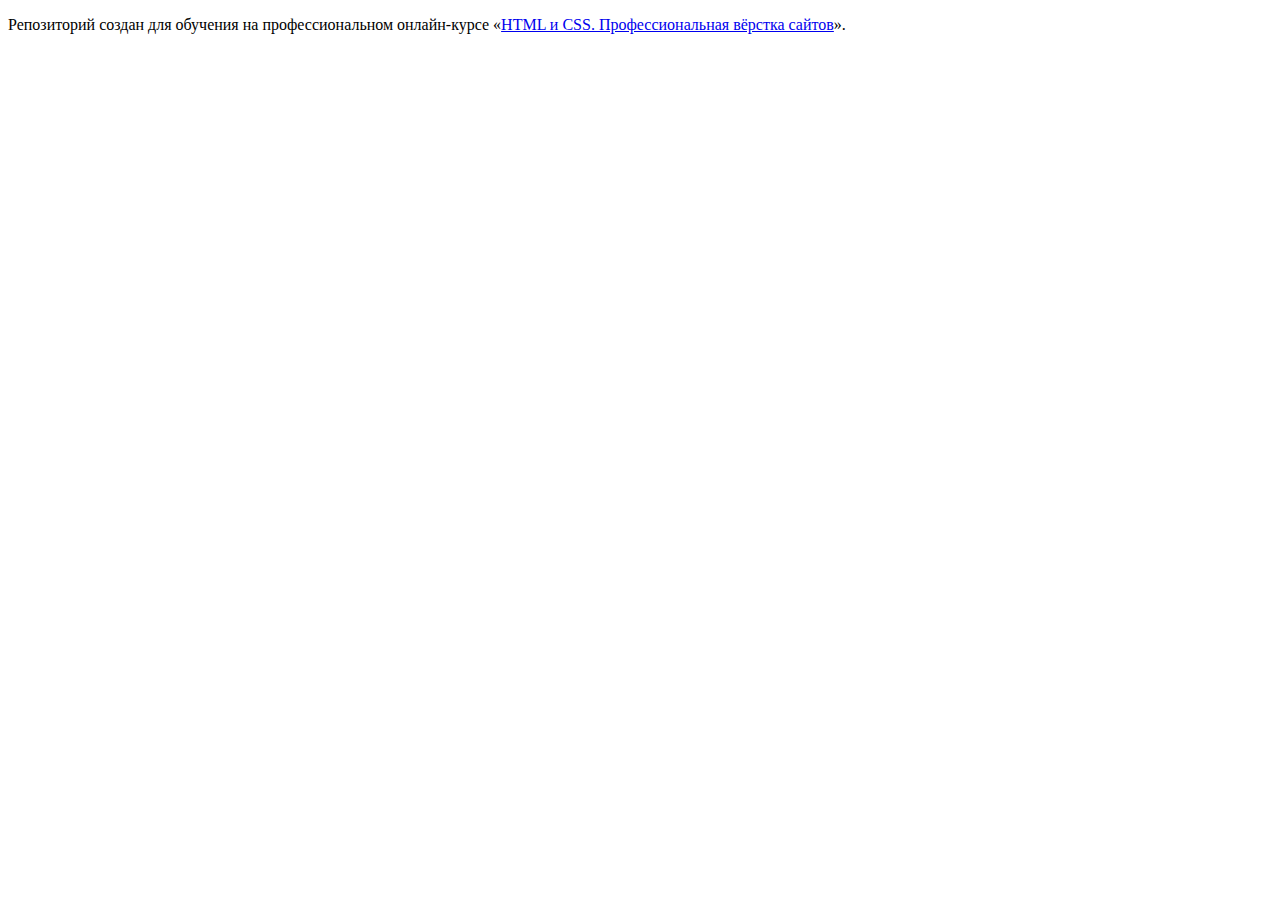
==== index.html @ a65294ba ":hatching_chick:" ====
<!DOCTYPE html>
<html lang="ru">
  <head>
    <meta charset="utf-8">
    <title>HTML Academy: Глейси</title>
  </head>
  <body>

    <p>Репозиторий создан для обучения на профессиональном онлайн‑курсе «<a href="https://htmlacademy.ru/intensive/htmlcss">HTML и CSS. Профессиональная вёрстка сайтов</a>».</p>

  </body>
</html>
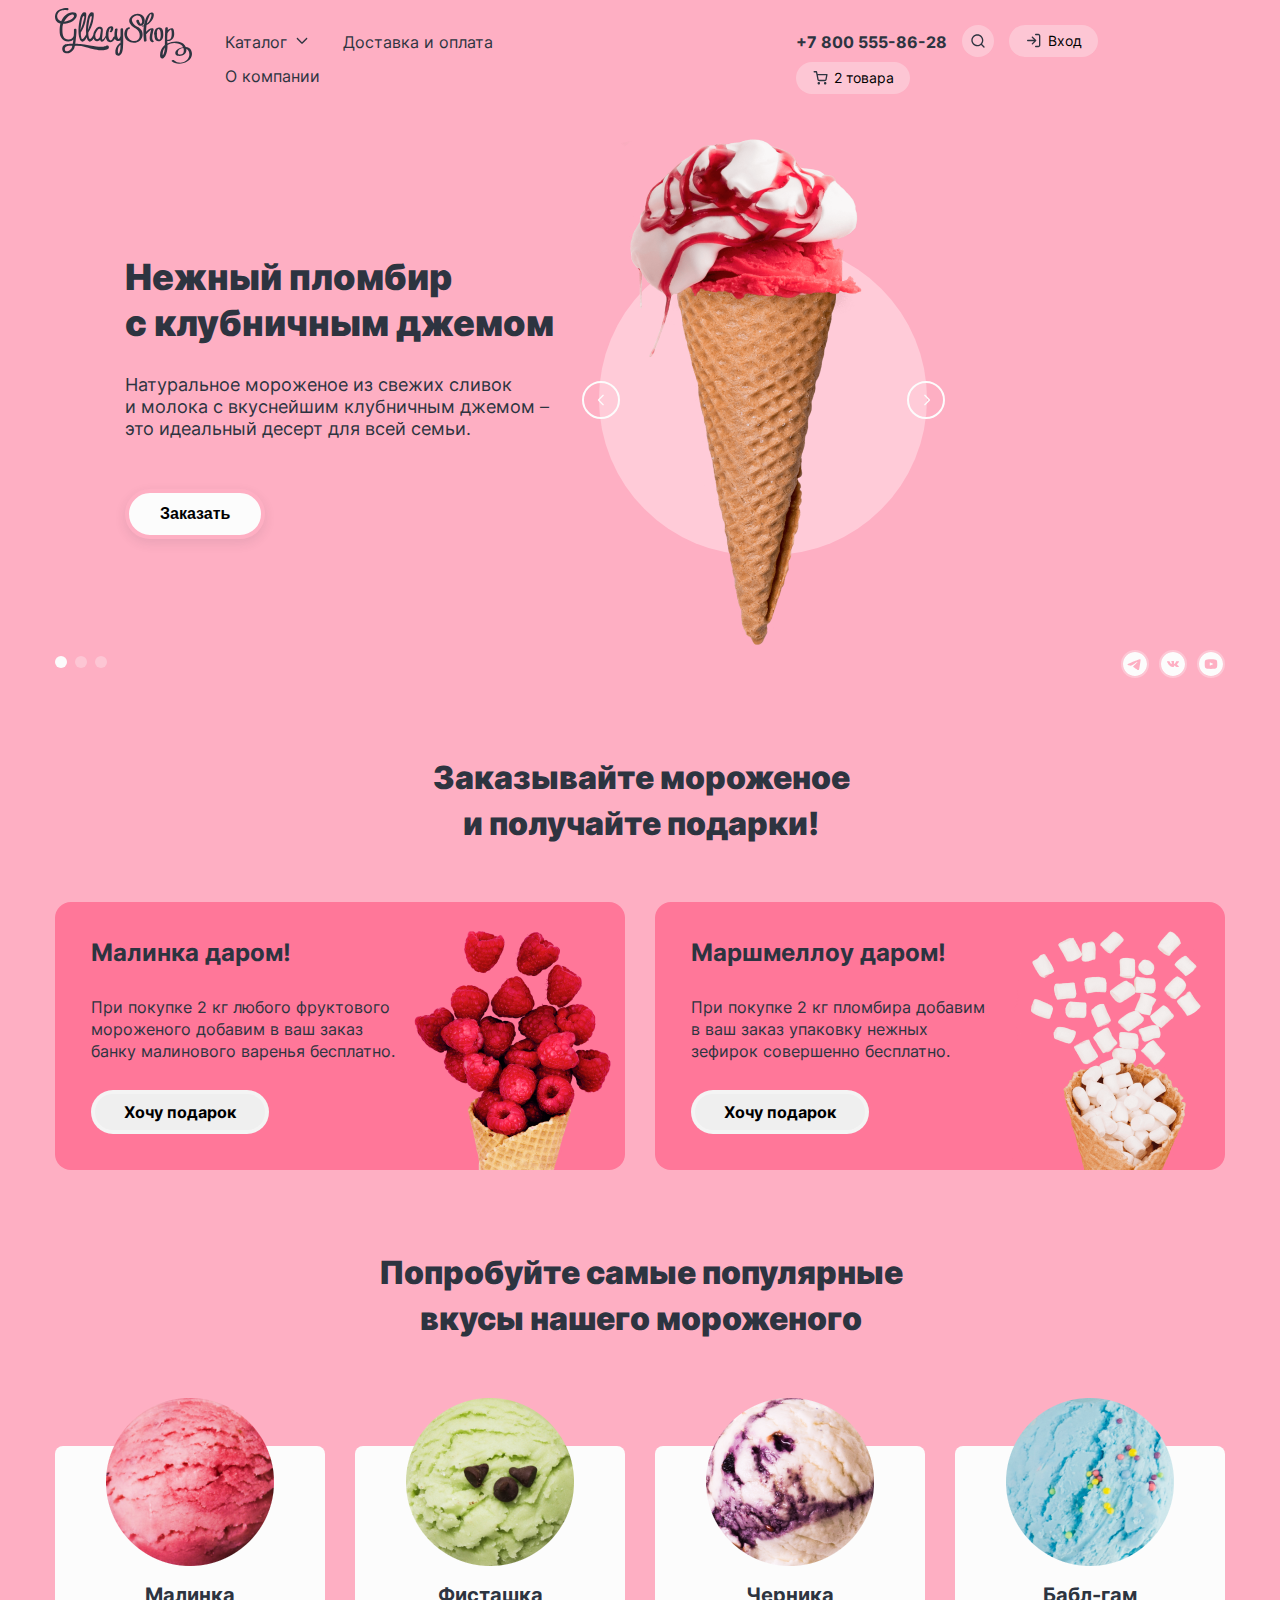
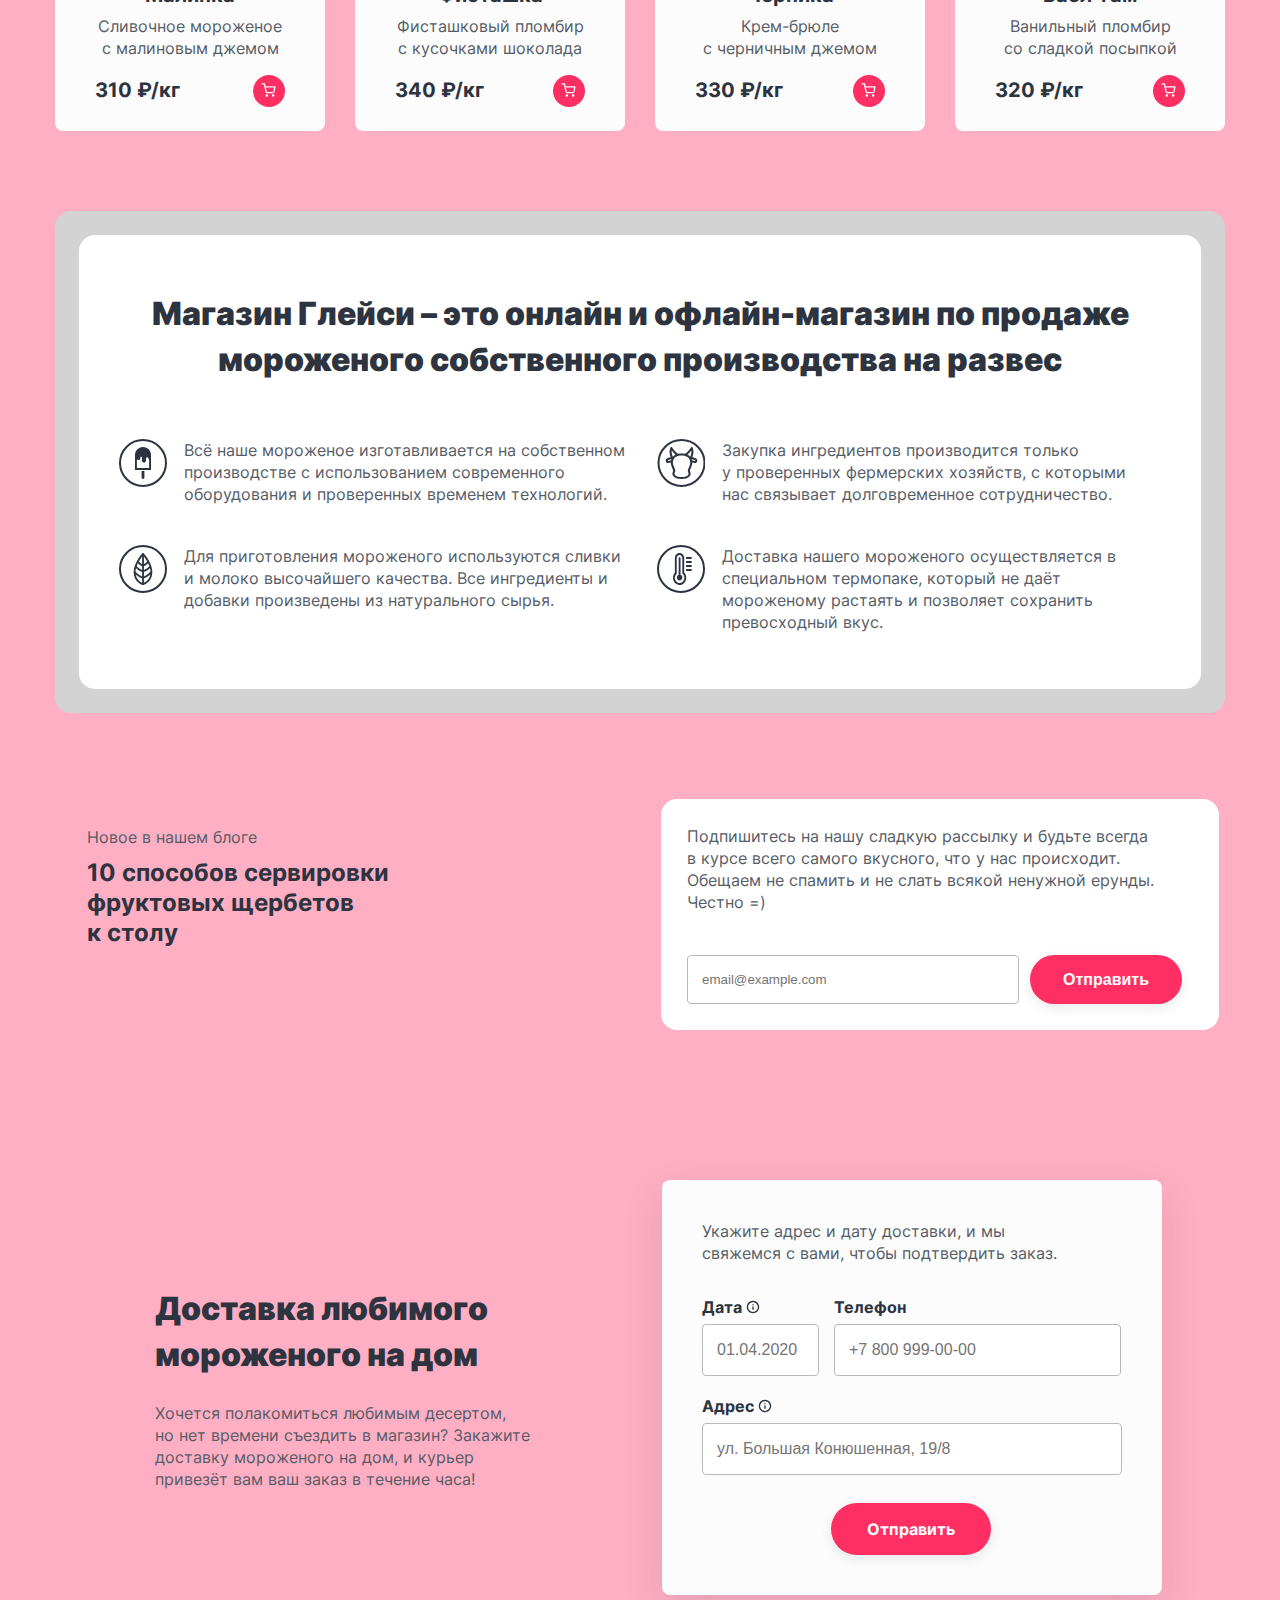
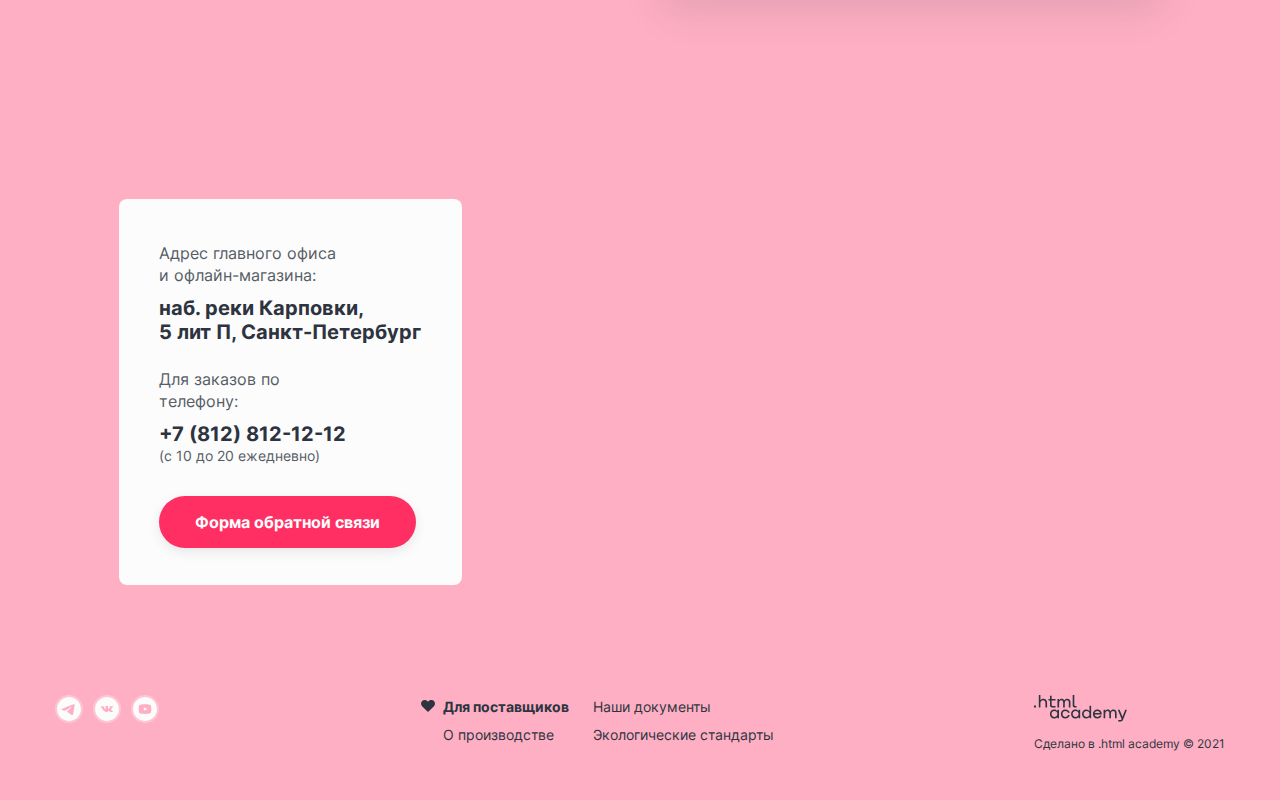
==== commit 18ae6499: "Делаю 1 страницу" ====
--- a/index.html
+++ b/index.html
@@ -1,12 +1,426 @@
 <!DOCTYPE html>
 <html lang="ru">
+
   <head>
     <meta charset="utf-8">
+    <link rel="stylesheet" href="styles/styles.css">
     <title>HTML Academy: Глейси</title>
+
   </head>
+
   <body>
+    <div class="main-container">
+      <header class="main-header">
+        <a href="index.html" class="catalog-image-link">
+          <img class="header-image" src="images/logo.svg" alt="Логотип магазина">
+        </a>
+        <nav class="header-navigation">
+          <ul class="header-first-list">
+            <li class="header-first-item header-catalog-item">
+              <a class="header-link catalog-link" href="#">Каталог</a>
+              <ul class="catalog-list">
+                <li class="catalog-item news">
+                 <a href="#" class="catalog-item-link news-link">Новинки</a>
+                </li>
+                <li class="catalog-item">
+                  <a href="catalog.html" class="catalog-item-link">Сливочное</a>
+                </li>
+                <li class="catalog-item">
+                  <a href="#" class="catalog-item-link"> Щербеты</a>
+                </li>
+                <li class="catalog-item">
+                  <a href="#" class="catalog-item-link">Фруктовый лёд</a>
+                </li>
+                <li class="catalog-item">
+                  <a href="#" class="catalog-item-link">Мелорин</a>
+                </li>
+              </ul>
+            </li>
+            <li class="header-first-item">
+              <a class="header-link" href="#">Доставка и оплата</a>
+            </li>
+            <li class="header-first-item">
+              <a class="header-link" href="#">О компании</a>
+            </li>
+          </ul>
+          <ul class="header-second-list">
+            <li class="header-second-item tel-item">
+              <tel class="header-tel">+7 800 555-86-28</tel>
+            </li>
+            <li class="header-second-item">
+              <button class="header-button search-button" type="button">
+                <svg width="16" height="16" viewBox="0 0 16 16" fill="none" xmlns="http://www.w3.org/2000/svg">
+                  <path fill-rule="evenodd" clip-rule="evenodd"
+                    d="M2.66329 7.33008C2.66329 4.75275 4.75263 2.66341 7.32996 2.66341C9.90729 2.66341 11.9966 4.75275 11.9966 7.33008C11.9966 8.58735 11.4994 9.7285 10.6909 10.5676C10.6681 10.5852 10.6461 10.6044 10.6252 10.6253C10.6043 10.6463 10.585 10.6682 10.5675 10.6911C9.72835 11.4996 8.58722 11.9967 7.32996 11.9967C4.75263 11.9967 2.66329 9.90741 2.66329 7.33008ZM11.0751 12.018C10.0486 12.8391 8.74662 13.3301 7.32996 13.3301C4.01625 13.3301 1.32996 10.6438 1.32996 7.33008C1.32996 4.01637 4.01625 1.33008 7.32996 1.33008C10.6437 1.33008 13.33 4.01637 13.33 7.33008C13.33 8.74676 12.839 10.0488 12.0179 11.0752L14.468 13.5253C14.7284 13.7857 14.7284 14.2078 14.468 14.4682C14.2077 14.7285 13.7855 14.7285 13.5252 14.4682L11.0751 12.018Z"
+                    fill="#2D3440" />
+                </svg>
+              </button>
+            </li>
+            <li class="header-second-item">
+              <button class="header-button go-button" type="button">
+                <span class="button-span">Вход</span>
+              </button>
+            </li>
+            <li class="header-second-item">
+              <button class="header-button two-button" type="button">
+                <span class="button-span">2 товара</span>
+              </button>
+            </li>
+          </ul>
+        </nav>
+      </header>
+      <main class="main-inner">
+        <h1 class="visually-hidden">Ассортимент магазина Глейси</h1>
+        <section class="slider">
+          <h2 class="visually-hidden">Основной товар</h2>
+          <div class="slider-top-container">
+            <button class="slider-list-button prev-button" type="button">
+              <svg width="17" height="16" viewBox="0 0 17 16" fill="none" xmlns="http://www.w3.org/2000/svg">
+                <path fill-rule="evenodd" clip-rule="evenodd" d="M9.71044 13.1352C9.97014 13.3949 10.3912 13.3949 10.6509 13.1352C10.9106 12.8755 10.9106 12.4545 10.6509 12.1948L6.44961 7.99351L10.6509 3.79219C10.9106 3.53249 10.9106 3.11144 10.6509 2.85174C10.3912 2.59204 9.97017 2.59204 9.71048 2.85174L5.04176 7.52045C5.04081 7.52139 5.03987 7.52233 5.03892 7.52328C4.77922 7.78298 4.77922 8.20403 5.03892 8.46373L9.71044 13.1352Z" fill="#FCFCFC"/>
+                </svg>
+            </button>
+            <button class="slider-list-button next-button" type="button">
+              <svg width="17" height="16" viewBox="0 0 17 16" fill="none" xmlns="http://www.w3.org/2000/svg">
+                <path fill-rule="evenodd" clip-rule="evenodd" d="M7.28956 2.86476C7.02986 2.60506 6.60881 2.60506 6.34911 2.86476C6.08941 3.12446 6.08941 3.54551 6.34911 3.80521L10.5504 8.00649L6.34907 12.2078C6.08937 12.4675 6.08937 12.8886 6.34907 13.1483C6.60877 13.408 7.02982 13.408 7.28952 13.1483L11.9582 8.47955C11.9592 8.47861 11.9601 8.47767 11.9611 8.47672C12.2208 8.21702 12.2208 7.79597 11.9611 7.53627L7.28956 2.86476Z" fill="#FCFCFC"/>
+                </svg>
+            </button>
+            <ul class="slider-first-list">
+              <li class="slider-first-item current-item">
+                <p class="title-text">Нежный пломбир<br> с клубничным джемом</p>
+                <p class="slider-text">Натуральное мороженое из свежих сливок<br> и молока с вкуснейшим клубничным
+                  джемом –
+                  это идеальный десерт для всей семьи.</p>
+                <button class="slider-button">
+                  <span class="slider-span">Заказать</span>
+                </button>
+              </li>
+              <li class="slider-first-item">
+                <p class="title-text">Сливочное мороженое со вкусом банана</p>
+                <p class="slider-text">Сливочное мороженое с ярким банановым вкусом подарит вам свежесть и наслаждение
+                  даже в самый жаркий летний день. </p>
+                <button class="slider-button">
+                  <span class="slider-span">Заказать</span>
+                </button>
+              </li>
+              <li class="slider-first-item">
+                <p class="title-text">Карамельный пломбир с маршмеллоу</p>
+                <p class="slider-text">Необычный сладкий десерт с карамельным топпингом и кусочками зефира завоюет
+                  сердца
+                  сладкоежек всех возрастов.</p>
+                <button class="slider-button">
+                  <span class="slider-span">Заказать</span>
+                </button>
+              </li>
+            </ul>
+            <ul class="slider-second-list">
+              <li class="slider-second-item red-item current-item">
+                <img class="slider-image" src="images/berry.png" alt="Клубничное мороженое">
+              </li>
+              <li class="slider-second-item">
+                <img class="slider-image" src="images/banana.png" alt="Банановое мороженое">
+              </li>
+              <li class="slider-second-item">
+                <img class="slider-image" src="images/caramel.png" alt="Карамельное мороженое">
+              </li>
+            </ul>
+          </div>
+          <div class="slider-bottom-container">
+            <ul class="slider-bullet-list">
+              <li class="slider-bullet-item">
+                <button class="bullit-button current-button" type="button">
+                  <span class="visually-hidden">Страница слайдера</span>
+                </button>
+              </li>
+              <li class="slider-bullet-item">
+                <button class="bullit-button" type="button">
+                  <span class="visually-hidden">Страница слайдера</span>
+                </button>
+              </li>
+              <li class="slider-bullet-item">
+                <button class="bullit-button" type="button">
+                  <span class="visually-hidden">Страница слайдера</span>
+                </button>
+              </li>
+            </ul>
+            <ul class="slider-contacts-list">
+              <li class="slider-contacts-item">
+                <a class="clider-contacts-link" href="https://t.me/htmlacademy">
+                  <svg class="slider-svg" width="28" height="28" viewBox="0 0 28 28" fill="none"
+                    xmlns="http://www.w3.org/2000/svg">
+                    <path fill-rule="evenodd" clip-rule="evenodd"
+                      d="M26 14C26 20.627 20.627 26 14 26C7.373 26 2 20.627 2 14C2 7.373 7.373 2 14 2C20.627 2 26 7.373 26 14ZM14.43 10.859C13.263 11.344 10.93 12.349 7.432 13.873C6.864 14.099 6.566 14.32 6.539 14.536C6.493 14.902 6.951 15.046 7.573 15.241C7.658 15.268 7.746 15.295 7.836 15.325C8.449 15.524 9.273 15.757 9.701 15.766C10.09 15.774 10.524 15.614 11.003 15.286C14.271 13.079 15.958 11.964 16.064 11.94C16.139 11.923 16.243 11.901 16.313 11.964C16.383 12.026 16.376 12.144 16.369 12.176C16.323 12.369 14.529 14.038 13.599 14.902C13.309 15.171 13.104 15.362 13.062 15.406C12.968 15.503 12.872 15.596 12.78 15.685C12.21 16.233 11.784 16.645 12.804 17.317C13.294 17.64 13.686 17.907 14.077 18.173C14.504 18.464 14.93 18.754 15.482 19.116C15.622 19.208 15.756 19.303 15.887 19.396C16.384 19.751 16.831 20.069 17.383 20.019C17.703 19.989 18.035 19.688 18.203 18.789C18.6 16.663 19.382 12.059 19.563 10.161C19.574 10.0034 19.5673 9.84509 19.543 9.689C19.5285 9.56293 19.4671 9.44693 19.371 9.364C19.228 9.247 19.006 9.222 18.906 9.224C18.455 9.232 17.763 9.473 14.43 10.859Z"
+                      fill="#FCFCFC" />
+                    <rect x="1" y="1" width="26" height="26" rx="13" stroke="#FCFCFC" stroke-opacity="0.3"
+                      stroke-width="2" />
+                  </svg>
+                </a>
+              </li>
+              <li class="slider-contacts-item">
+                <a class="clider-contacts-link" href="https://vk.com/htmlacademy">
+                  <svg class="slider-svg" width="28" height="28" viewBox="0 0 28 28" fill="none"
+                    xmlns="http://www.w3.org/2000/svg">
+                    <path fill-rule="evenodd" clip-rule="evenodd"
+                      d="M26 14C26 20.6274 20.6274 26 14 26C7.37258 26 2 20.6274 2 14C2 7.37258 7.37258 2 14 2C20.6274 2 26 7.37258 26 14ZM14.5884 16.9749H13.8711C13.8711 16.9749 12.2885 17.0584 10.8948 15.7867C9.37486 14.3995 8.03249 11.647 8.03249 11.647C8.03249 11.647 7.95511 11.4665 8.03917 11.3793C8.13366 11.2812 8.39106 11.2749 8.39106 11.2749L10.1057 11.2651C10.1057 11.2651 10.2673 11.2888 10.3829 11.3632C10.4782 11.4246 10.5317 11.5394 10.5317 11.5394C10.5317 11.5394 10.8088 12.1536 11.1758 12.7093C11.8921 13.7942 12.2258 14.0315 12.469 13.9152C12.8233 13.7458 12.7171 12.3816 12.7171 12.3816C12.7171 12.3816 12.7236 11.8865 12.5387 11.666C12.3955 11.4951 12.1254 11.4453 12.0062 11.4313C11.9097 11.42 12.0681 11.2237 12.2733 11.1356C12.5819 11.0031 13.1268 10.9955 13.7706 11.0014C14.2722 11.0058 14.4165 11.0332 14.6127 11.0748C15.0677 11.1711 15.0536 11.4796 15.0229 12.1454C15.0138 12.3444 15.0032 12.5752 15.0032 12.8418C15.0032 12.9018 15.0012 12.9657 14.9991 13.0315C14.9885 13.3725 14.9763 13.7629 15.2324 13.908C15.3637 13.9822 15.6849 13.9191 16.4884 12.7233C16.8693 12.1566 17.1549 11.4902 17.1549 11.4902C17.1549 11.4902 17.2173 11.3715 17.3142 11.3205C17.4134 11.2685 17.5472 11.2845 17.5472 11.2845L19.3515 11.2746C19.3515 11.2746 19.8937 11.218 19.9815 11.4324C20.0735 11.6576 19.7788 12.1833 19.0417 13.0444C18.3463 13.8567 18.006 14.1587 18.0328 14.4236C18.0527 14.6198 18.2739 14.7957 18.7015 15.1436C19.5897 15.8661 19.8264 16.2455 19.8827 16.3357C19.8872 16.343 19.8906 16.3484 19.893 16.3519C20.2905 16.9296 19.4522 16.9749 19.4522 16.9749L17.8497 16.9944C17.8497 16.9944 17.5053 17.0543 17.0521 16.7814C16.8151 16.6388 16.5833 16.406 16.3626 16.1842C16.0251 15.8451 15.7131 15.5316 15.4469 15.6056C15.0002 15.7298 15.0143 16.5734 15.0143 16.5734C15.0143 16.5734 15.0175 16.7536 14.9157 16.8495C14.8051 16.954 14.5884 16.9749 14.5884 16.9749Z"
+                      fill="#FCFCFC" />
+                    <rect x="1" y="1" width="26" height="26" rx="13" stroke="#FCFCFC" stroke-opacity="0.3"
+                      stroke-width="2" />
+                  </svg>
+                </a>
+              </li>
+              <li class="slider-contacts-item">
+                <a class="clider-contacts-link" href="https://www.youtube.com/user/htmlacademyru">
+                  <svg class="slider-svg" width="28" height="28" viewBox="0 0 28 28" fill="none"
+                    xmlns="http://www.w3.org/2000/svg">
+                    <path
+                      d="M16.0037 13.7913L13.1963 12.4813C12.9513 12.3675 12.75 12.495 12.75 12.7662V15.2338C12.75 15.505 12.9513 15.6325 13.1963 15.5188L16.0025 14.2087C16.2488 14.0938 16.2487 13.9063 16.0037 13.7913ZM14 2C7.3725 2 2 7.3725 2 14C2 20.6275 7.3725 26 14 26C20.6275 26 26 20.6275 26 14C26 7.3725 20.6275 2 14 2ZM14 18.875C7.8575 18.875 7.75 18.3213 7.75 14C7.75 9.67875 7.8575 9.125 14 9.125C20.1425 9.125 20.25 9.67875 20.25 14C20.25 18.3213 20.1425 18.875 14 18.875Z"
+                      fill="#FCFCFC" />
+                    <rect x="1" y="1" width="26" height="26" rx="13" stroke="#FCFCFC" stroke-opacity="0.3"
+                      stroke-width="2" />
+                  </svg>
+                </a>
+              </li>
+            </ul>
+          </div>
+        </section>
+        <section class="presents">
+          <h2 class="presents-title">Заказывайте мороженое и получайте подарки!</h2>
+          <div class="presents-container">
+            <div class="berry-container">
+              <p class="presents-title-text">Малинка даром!</p>
+              <p class="presents-text">При покупке 2 кг любого фруктового мороженого добавим в ваш заказ банку
+                малинового варенья бесплатно.</p>
+              <button class="presents-button" type="button">
+                <span class="presents-span">Хочу подарок</span>
+              </button>
+            </div>
+            <div class="marsmelloy-container berry-container">
+              <p class="presents-title-text">Маршмеллоу даром!</p>
+              <p class="presents-text">При покупке 2 кг пломбира добавим<br> в ваш заказ упаковку нежных зефирок
+                совершенно
+                бесплатно.</p>
+              <button class="presents-button" type="button">
+                <span class="presents-span">Хочу подарок</span>
+              </button>
+            </div>
+          </div>
+        </section>
+        <section class="popular">
+          <h2 class="popular-title">Попробуйте самые популярные вкусы нашего мороженого</h2>
+          <ul class="popular-list">
+            <li class="popular-item raspberry">
+              <p class="popular-title-text">Малинка</p>
+              <p class="popular-text">Сливочное мороженое с малиновым джемом</p>
+              <div class="popular-container">
+                <p class="popular-container-text">310 ₽/кг</p>
+                <button class="popular-container-button" type="button">
+                  <svg width="16" height="16" viewBox="0 0 16 16" fill="none" xmlns="http://www.w3.org/2000/svg">
+                    <path fill-rule="evenodd" clip-rule="evenodd"
+                      d="M1.16667 1.25C0.798477 1.25 0.5 1.54848 0.5 1.91667C0.5 2.28486 0.798477 2.58333 1.16667 2.58333H2.93794L3.40537 4.91872C3.40821 4.93667 3.41176 4.95438 3.416 4.97182L4.38338 9.80515L4.3835 9.80571C4.46706 10.2257 4.69562 10.603 5.02921 10.8715C5.36111 11.1387 5.77595 11.2813 6.20183 11.2748H11.8225C12.2484 11.2813 12.6633 11.1387 12.9952 10.8715C13.3289 10.6029 13.5575 10.2254 13.641 9.80515L13.641 9.80515L13.642 9.80016L14.5691 4.93872C14.6063 4.74355 14.5545 4.54195 14.4279 4.38887C14.3012 4.23578 14.1129 4.14716 13.9142 4.14716H4.61072L4.1381 1.78583C4.07574 1.47426 3.80215 1.25 3.4844 1.25H1.16667ZM5.69098 9.54444L4.87759 5.4805H13.1084L12.3328 9.54736C12.31 9.65988 12.2485 9.7609 12.1591 9.83291C12.0691 9.90535 11.9565 9.94383 11.841 9.94162L11.841 9.94149H11.8282H6.19614V9.94137L6.18337 9.94162C6.06787 9.94383 5.95528 9.90535 5.8653 9.83291C5.77531 9.76048 5.71368 9.6587 5.69117 9.5454L5.69098 9.54444ZM4.55739 13.5054C4.55739 12.8175 5.1151 12.2597 5.80307 12.2597C6.49105 12.2597 7.04876 12.8175 7.04876 13.5054C7.04876 14.1934 6.49105 14.7511 5.80307 14.7511C5.1151 14.7511 4.55739 14.1934 4.55739 13.5054ZM10.9307 13.5054C10.9307 12.8175 11.4884 12.2597 12.1764 12.2597C12.8644 12.2597 13.4221 12.8175 13.4221 13.5054C13.4221 14.1934 12.8644 14.7511 12.1764 14.7511C11.4884 14.7511 10.9307 14.1934 10.9307 13.5054Z"
+                      fill="#FCFCFC" />
+                  </svg>
+                </button>
+              </div>
+            </li>
+            <li class="popular-item pistachio">
+              <p class="popular-title-text">Фисташка</p>
+              <p class="popular-text">Фисташковый пломбир с кусочками шоколада</p>
+              <div class="popular-container">
+                <p class="popular-container-text">340 ₽/кг</p>
+                <button class="popular-container-button" type="button">
+                  <svg width="16" height="16" viewBox="0 0 16 16" fill="none" xmlns="http://www.w3.org/2000/svg">
+                    <path fill-rule="evenodd" clip-rule="evenodd"
+                      d="M1.16667 1.25C0.798477 1.25 0.5 1.54848 0.5 1.91667C0.5 2.28486 0.798477 2.58333 1.16667 2.58333H2.93794L3.40537 4.91872C3.40821 4.93667 3.41176 4.95438 3.416 4.97182L4.38338 9.80515L4.3835 9.80571C4.46706 10.2257 4.69562 10.603 5.02921 10.8715C5.36111 11.1387 5.77595 11.2813 6.20183 11.2748H11.8225C12.2484 11.2813 12.6633 11.1387 12.9952 10.8715C13.3289 10.6029 13.5575 10.2254 13.641 9.80515L13.641 9.80515L13.642 9.80016L14.5691 4.93872C14.6063 4.74355 14.5545 4.54195 14.4279 4.38887C14.3012 4.23578 14.1129 4.14716 13.9142 4.14716H4.61072L4.1381 1.78583C4.07574 1.47426 3.80215 1.25 3.4844 1.25H1.16667ZM5.69098 9.54444L4.87759 5.4805H13.1084L12.3328 9.54736C12.31 9.65988 12.2485 9.7609 12.1591 9.83291C12.0691 9.90535 11.9565 9.94383 11.841 9.94162L11.841 9.94149H11.8282H6.19614V9.94137L6.18337 9.94162C6.06787 9.94383 5.95528 9.90535 5.8653 9.83291C5.77531 9.76048 5.71368 9.6587 5.69117 9.5454L5.69098 9.54444ZM4.55739 13.5054C4.55739 12.8175 5.1151 12.2597 5.80307 12.2597C6.49105 12.2597 7.04876 12.8175 7.04876 13.5054C7.04876 14.1934 6.49105 14.7511 5.80307 14.7511C5.1151 14.7511 4.55739 14.1934 4.55739 13.5054ZM10.9307 13.5054C10.9307 12.8175 11.4884 12.2597 12.1764 12.2597C12.8644 12.2597 13.4221 12.8175 13.4221 13.5054C13.4221 14.1934 12.8644 14.7511 12.1764 14.7511C11.4884 14.7511 10.9307 14.1934 10.9307 13.5054Z"
+                      fill="#FCFCFC" />
+                  </svg>
+                </button>
+              </div>
+            </li>
+            <li class="popular-item blueberry">
+              <p class="popular-title-text">Черника</p>
+              <p class="popular-text">Крем-брюле<br> с черничным джемом</p>
+              <div class="popular-container">
+                <p class="popular-container-text">330 ₽/кг</p>
+                <button class="popular-container-button" type="button">
+                  <svg width="16" height="16" viewBox="0 0 16 16" fill="none" xmlns="http://www.w3.org/2000/svg">
+                    <path fill-rule="evenodd" clip-rule="evenodd"
+                      d="M1.16667 1.25C0.798477 1.25 0.5 1.54848 0.5 1.91667C0.5 2.28486 0.798477 2.58333 1.16667 2.58333H2.93794L3.40537 4.91872C3.40821 4.93667 3.41176 4.95438 3.416 4.97182L4.38338 9.80515L4.3835 9.80571C4.46706 10.2257 4.69562 10.603 5.02921 10.8715C5.36111 11.1387 5.77595 11.2813 6.20183 11.2748H11.8225C12.2484 11.2813 12.6633 11.1387 12.9952 10.8715C13.3289 10.6029 13.5575 10.2254 13.641 9.80515L13.641 9.80515L13.642 9.80016L14.5691 4.93872C14.6063 4.74355 14.5545 4.54195 14.4279 4.38887C14.3012 4.23578 14.1129 4.14716 13.9142 4.14716H4.61072L4.1381 1.78583C4.07574 1.47426 3.80215 1.25 3.4844 1.25H1.16667ZM5.69098 9.54444L4.87759 5.4805H13.1084L12.3328 9.54736C12.31 9.65988 12.2485 9.7609 12.1591 9.83291C12.0691 9.90535 11.9565 9.94383 11.841 9.94162L11.841 9.94149H11.8282H6.19614V9.94137L6.18337 9.94162C6.06787 9.94383 5.95528 9.90535 5.8653 9.83291C5.77531 9.76048 5.71368 9.6587 5.69117 9.5454L5.69098 9.54444ZM4.55739 13.5054C4.55739 12.8175 5.1151 12.2597 5.80307 12.2597C6.49105 12.2597 7.04876 12.8175 7.04876 13.5054C7.04876 14.1934 6.49105 14.7511 5.80307 14.7511C5.1151 14.7511 4.55739 14.1934 4.55739 13.5054ZM10.9307 13.5054C10.9307 12.8175 11.4884 12.2597 12.1764 12.2597C12.8644 12.2597 13.4221 12.8175 13.4221 13.5054C13.4221 14.1934 12.8644 14.7511 12.1764 14.7511C11.4884 14.7511 10.9307 14.1934 10.9307 13.5054Z"
+                      fill="#FCFCFC" />
+                  </svg>
+                </button>
+              </div>
+            </li>
+            <li class="popular-item buble">
+              <p class="popular-title-text">Бабл-гам</p>
+              <p class="popular-text">Ванильный пломбир<br> со сладкой посыпкой</p>
+              <div class="popular-container">
+                <p class="popular-container-text">320 ₽/кг</p>
+                <button class="popular-container-button" type="button">
+                  <svg width="16" height="16" viewBox="0 0 16 16" fill="none" xmlns="http://www.w3.org/2000/svg">
+                    <path fill-rule="evenodd" clip-rule="evenodd"
+                      d="M1.16667 1.25C0.798477 1.25 0.5 1.54848 0.5 1.91667C0.5 2.28486 0.798477 2.58333 1.16667 2.58333H2.93794L3.40537 4.91872C3.40821 4.93667 3.41176 4.95438 3.416 4.97182L4.38338 9.80515L4.3835 9.80571C4.46706 10.2257 4.69562 10.603 5.02921 10.8715C5.36111 11.1387 5.77595 11.2813 6.20183 11.2748H11.8225C12.2484 11.2813 12.6633 11.1387 12.9952 10.8715C13.3289 10.6029 13.5575 10.2254 13.641 9.80515L13.641 9.80515L13.642 9.80016L14.5691 4.93872C14.6063 4.74355 14.5545 4.54195 14.4279 4.38887C14.3012 4.23578 14.1129 4.14716 13.9142 4.14716H4.61072L4.1381 1.78583C4.07574 1.47426 3.80215 1.25 3.4844 1.25H1.16667ZM5.69098 9.54444L4.87759 5.4805H13.1084L12.3328 9.54736C12.31 9.65988 12.2485 9.7609 12.1591 9.83291C12.0691 9.90535 11.9565 9.94383 11.841 9.94162L11.841 9.94149H11.8282H6.19614V9.94137L6.18337 9.94162C6.06787 9.94383 5.95528 9.90535 5.8653 9.83291C5.77531 9.76048 5.71368 9.6587 5.69117 9.5454L5.69098 9.54444ZM4.55739 13.5054C4.55739 12.8175 5.1151 12.2597 5.80307 12.2597C6.49105 12.2597 7.04876 12.8175 7.04876 13.5054C7.04876 14.1934 6.49105 14.7511 5.80307 14.7511C5.1151 14.7511 4.55739 14.1934 4.55739 13.5054ZM10.9307 13.5054C10.9307 12.8175 11.4884 12.2597 12.1764 12.2597C12.8644 12.2597 13.4221 12.8175 13.4221 13.5054C13.4221 14.1934 12.8644 14.7511 12.1764 14.7511C11.4884 14.7511 10.9307 14.1934 10.9307 13.5054Z"
+                      fill="#FCFCFC" />
+                  </svg>
+                </button>
+              </div>
+            </li>
+          </ul>
+        </section>
+        <section class="shop-description">
+          <div class="shop-description-container">
+            <h2 class="shop-description-title">Магазин Глейси – это онлайн и офлайн-магазин по продаже мороженого
+              собственного производства на развес</h2>
+            <ul class="shop-description-list">
+              <li class="shop-description-item ice-cream">
+                <p class="shop-description-text">Всё наше мороженое изготавливается на собственном производстве с
+                  использованием современного оборудования и проверенных временем технологий.</p>
+              </li>
+              <li class="shop-description-item cow">
+                <p class="shop-description-text">Закупка ингредиентов производится только<br>
+                  у проверенных фермерских хозяйств, с которыми<br>
+                  нас связывает долговременное сотрудничество.</p>
+              </li>
+              <li class="shop-description-item leaf">
+                <p class="shop-description-text">Для приготовления мороженого используются сливки и молоко высочайшего
+                  качества. Все ингредиенты
+                  и добавки произведены из натурального сырья.</p>
+              </li>
+              <li class="shop-description-item thermometer">
+                <p class="shop-description-text">Доставка нашего мороженого осуществляется в специальном термопаке,
+                  который не даёт мороженому растаять и позволяет сохранить превосходный вкус.</p>
+              </li>
+            </ul>
+          </div>
+        </section>
+        <section class="subscription">
+          <h2 class="visually-hidden">Подписка на новости</h2>
+          <div class="subscription-first-container">
+            <p class="subscription-title-first-text">Новое в нашем блоге</p>
+            <p class="subscription-text">10 способов сервировки фруктовых щербетов<br> к столу</p>
+          </div>
+          <div class="subscription-second-container">
+            <div class="text-container">
+              <p class="subscription-title-second-text">Подпишитесь на нашу сладкую рассылку и будьте всегда<br>
+                в курсе всего самого вкусного, что у нас происходит. Обещаем не спамить и не слать всякой ненужной
+                ерунды.
+                Честно =)</p>
+              <form action="https://echo.htmlacademy.ru" class="subscription-form" method="post">
+                <input class="subscription-input" type="email" placeholder="email@example.com" name="subscribe-email"
+                  required>
+                <button class="subscription-button" type="submit">
+                  <span class="subscription-button-span">Отправить</span>
+                </button>
+              </form>
+            </div>
+          </div>
+        </section>
+        <section class="delivery">
+          <div class="delivery-first-container">
+            <h2 class="delivery-title">Доставка любимого мороженого на дом</h2>
+            <p class="delivery-text">Хочется полакомиться любимым десертом,<br> но нет времени съездить в магазин?
+              Закажите
+              доставку мороженого на дом, и курьер привезёт вам ваш заказ в течение часа!
+            </p>
+          </div>
+          <div class="delivery-second-container">
+            <p class="delivery-text delivery-second-text">
+              Укажите адрес и дату доставки, и мы свяжемся с вами, чтобы подтвердить заказ.
+            </p>
+            <form action="https://echo.htmlacademy.ru" class="delivery-form" method="get">
+              <div class="delivery-form-container">
+                <div class="delivery-data-container">
+                  <label class="delivery-label date-label" for="date">Дата</label>
+                  <input type="text" class="delivery-input data-input" id="date" placeholder="01.04.2020" required>
+                </div>
+                <div class="delivery-tel-container">
+                  <label class="delivery-label" for="tel">Телефон</label>
+                  <input type="tel" class="delivery-input tel-input" id="tel" placeholder="+7 800 999-00-00" required>
+                </div>
+              </div>
+              <label class="delivery-label date-label adress-label" for="adress">Адрес</label>
+              <input type="text" class="delivery-input adress-input" id="adress"
+                placeholder="ул. Большая Конюшенная, 19/8" required>
+              <button class="delivery-button" type="submit">
+                <span class="delivery-button-span">Отправить</span>
+              </button>
+            </form>
+          </div>
+        </section>
+        <section class="contacts">
+          <h2 class="visually-hidden">Контакты</h2>
+          <div class="contacts-container">
+            <p class="adress-text">Адрес главного офиса <br>и офлайн-магазина:</p>
+            <address class="contacts-adress">наб. реки Карповки,<br> 5 лит П, Санкт-Петербург</address>
+            <p class="adress-text">Для заказов по телефону:</p>
+            <tel class="contacts-tel">+7 (812) 812-12-12</tel>
+            <p class="adress-text work-time">(с 10 до 20 ежедневно)</p>
+            <button class="contacts-button" type="button">
+              <span class="contacts-container-span">Форма обратной связи</span>
+            </button>
+          </div>
+        </section>
+      </main>
+      <footer class="main-footer">
+        <section class="footer-contacts">
+          <h2 class="visually-hidden">Контактная информация</h2>
+          <ul class="footer-contacts-list">
+            <li class="footer-contacts-item">
+              <a href="https://t.me/htmlacademy" class="footer-contacts-link">
+                <svg class="slider-svg" width="28" height="28" viewBox="0 0 28 28" fill="none"
+                  xmlns="http://www.w3.org/2000/svg">
+                  <path fill-rule="evenodd" clip-rule="evenodd"
+                    d="M26 14C26 20.627 20.627 26 14 26C7.373 26 2 20.627 2 14C2 7.373 7.373 2 14 2C20.627 2 26 7.373 26 14ZM14.43 10.859C13.263 11.344 10.93 12.349 7.432 13.873C6.864 14.099 6.566 14.32 6.539 14.536C6.493 14.902 6.951 15.046 7.573 15.241C7.658 15.268 7.746 15.295 7.836 15.325C8.449 15.524 9.273 15.757 9.701 15.766C10.09 15.774 10.524 15.614 11.003 15.286C14.271 13.079 15.958 11.964 16.064 11.94C16.139 11.923 16.243 11.901 16.313 11.964C16.383 12.026 16.376 12.144 16.369 12.176C16.323 12.369 14.529 14.038 13.599 14.902C13.309 15.171 13.104 15.362 13.062 15.406C12.968 15.503 12.872 15.596 12.78 15.685C12.21 16.233 11.784 16.645 12.804 17.317C13.294 17.64 13.686 17.907 14.077 18.173C14.504 18.464 14.93 18.754 15.482 19.116C15.622 19.208 15.756 19.303 15.887 19.396C16.384 19.751 16.831 20.069 17.383 20.019C17.703 19.989 18.035 19.688 18.203 18.789C18.6 16.663 19.382 12.059 19.563 10.161C19.574 10.0034 19.5673 9.84509 19.543 9.689C19.5285 9.56293 19.4671 9.44693 19.371 9.364C19.228 9.247 19.006 9.222 18.906 9.224C18.455 9.232 17.763 9.473 14.43 10.859Z"
+                    fill="#FCFCFC" />
+                  <rect x="1" y="1" width="26" height="26" rx="13" stroke="#FCFCFC" stroke-opacity="0.3"
+                    stroke-width="2" />
+                </svg>
+              </a>
+            </li>
+            <li class="footer-contacts-item">
+              <a href="https://vk.com/htmlacademy" class="footer-contacts-link">
+                <svg class="slider-svg" width="28" height="28" viewBox="0 0 28 28" fill="none"
+                  xmlns="http://www.w3.org/2000/svg">
+                  <path fill-rule="evenodd" clip-rule="evenodd"
+                    d="M26 14C26 20.6274 20.6274 26 14 26C7.37258 26 2 20.6274 2 14C2 7.37258 7.37258 2 14 2C20.6274 2 26 7.37258 26 14ZM14.5884 16.9749H13.8711C13.8711 16.9749 12.2885 17.0584 10.8948 15.7867C9.37486 14.3995 8.03249 11.647 8.03249 11.647C8.03249 11.647 7.95511 11.4665 8.03917 11.3793C8.13366 11.2812 8.39106 11.2749 8.39106 11.2749L10.1057 11.2651C10.1057 11.2651 10.2673 11.2888 10.3829 11.3632C10.4782 11.4246 10.5317 11.5394 10.5317 11.5394C10.5317 11.5394 10.8088 12.1536 11.1758 12.7093C11.8921 13.7942 12.2258 14.0315 12.469 13.9152C12.8233 13.7458 12.7171 12.3816 12.7171 12.3816C12.7171 12.3816 12.7236 11.8865 12.5387 11.666C12.3955 11.4951 12.1254 11.4453 12.0062 11.4313C11.9097 11.42 12.0681 11.2237 12.2733 11.1356C12.5819 11.0031 13.1268 10.9955 13.7706 11.0014C14.2722 11.0058 14.4165 11.0332 14.6127 11.0748C15.0677 11.1711 15.0536 11.4796 15.0229 12.1454C15.0138 12.3444 15.0032 12.5752 15.0032 12.8418C15.0032 12.9018 15.0012 12.9657 14.9991 13.0315C14.9885 13.3725 14.9763 13.7629 15.2324 13.908C15.3637 13.9822 15.6849 13.9191 16.4884 12.7233C16.8693 12.1566 17.1549 11.4902 17.1549 11.4902C17.1549 11.4902 17.2173 11.3715 17.3142 11.3205C17.4134 11.2685 17.5472 11.2845 17.5472 11.2845L19.3515 11.2746C19.3515 11.2746 19.8937 11.218 19.9815 11.4324C20.0735 11.6576 19.7788 12.1833 19.0417 13.0444C18.3463 13.8567 18.006 14.1587 18.0328 14.4236C18.0527 14.6198 18.2739 14.7957 18.7015 15.1436C19.5897 15.8661 19.8264 16.2455 19.8827 16.3357C19.8872 16.343 19.8906 16.3484 19.893 16.3519C20.2905 16.9296 19.4522 16.9749 19.4522 16.9749L17.8497 16.9944C17.8497 16.9944 17.5053 17.0543 17.0521 16.7814C16.8151 16.6388 16.5833 16.406 16.3626 16.1842C16.0251 15.8451 15.7131 15.5316 15.4469 15.6056C15.0002 15.7298 15.0143 16.5734 15.0143 16.5734C15.0143 16.5734 15.0175 16.7536 14.9157 16.8495C14.8051 16.954 14.5884 16.9749 14.5884 16.9749Z"
+                    fill="#FCFCFC" />
+                  <rect x="1" y="1" width="26" height="26" rx="13" stroke="#FCFCFC" stroke-opacity="0.3"
+                    stroke-width="2" />
+                </svg>
+              </a>
+            </li>
+            <li class="footer-contacts-item">
+              <a href="https://www.youtube.com/user/htmlacademyru" class="footer-contacts-link">
+                <svg class="slider-svg" width="28" height="28" viewBox="0 0 28 28" fill="none"
+                  xmlns="http://www.w3.org/2000/svg">
+                  <path
+                    d="M16.0037 13.7913L13.1963 12.4813C12.9513 12.3675 12.75 12.495 12.75 12.7662V15.2338C12.75 15.505 12.9513 15.6325 13.1963 15.5188L16.0025 14.2087C16.2488 14.0938 16.2487 13.9063 16.0037 13.7913ZM14 2C7.3725 2 2 7.3725 2 14C2 20.6275 7.3725 26 14 26C20.6275 26 26 20.6275 26 14C26 7.3725 20.6275 2 14 2ZM14 18.875C7.8575 18.875 7.75 18.3213 7.75 14C7.75 9.67875 7.8575 9.125 14 9.125C20.1425 9.125 20.25 9.67875 20.25 14C20.25 18.3213 20.1425 18.875 14 18.875Z"
+                    fill="#FCFCFC" />
+                  <rect x="1" y="1" width="26" height="26" rx="13" stroke="#FCFCFC" stroke-opacity="0.3"
+                    stroke-width="2" />
+                </svg>
+              </a>
+            </li>
+          </ul>
+          <ul class="information-list">
+            <li class="information-item current-chapter">
+              <a href="#" class="information-link">Для поставщиков</a>
+            </li>
+            <li class="information-item">
+              <a href="#" class="information-link">Наши документы</a>
+            </li>
+            <li class="information-item">
+              <a href="#" class="information-link">О производстве</a>
+            </li>
+            <li class="information-item standarts">
+              <a href="#" class="information-link">Экологические стандарты</a>
+            </li>
+          </ul>
+          <div class="html-academy-container">
+            <img class="footer-image" src="images/htmlacademy.svg" alt="html academy">
+            <p class="footer-text">Сделано в .html academy © 2021</p>
+          </div>
+        </section>
+      </footer>
+    </div>
+  </body>
 
-    <p>Репозиторий создан для обучения на профессиональном онлайн‑курсе «<a href="https://htmlacademy.ru/intensive/htmlcss">HTML и CSS. Профессиональная вёрстка сайтов</a>».</p>
-
-  </body>
 </html>
--- a/styles/styles.css
+++ b/styles/styles.css
@@ -0,0 +1,1020 @@
+@font-face {
+  font-family: "Inter";
+  font-style: normal;
+  font-weight: 400;
+  src: url("../fonts/inter-400.woff2") format("woff2");
+  display: swap;
+}
+
+@font-face {
+  font-family: "Inter";
+  font-style: normal;
+  font-weight: 700;
+  src: url("../fonts/inter-700.woff2") format("woff2");
+  display: swap;
+}
+
+@font-face {
+  font-family: "Inter";
+  font-style: normal;
+  font-weight: 900;
+  src: url("../fonts/inter-900.woff2") format("woff2");
+  display: swap;
+}
+
+body {
+  background-color: #feafc3;
+}
+
+.main-container {
+  margin: 0 auto;
+  font-family: "Inter", sans-serif;
+  font-size: 16px;
+  font-style: normal;
+  font-weight: 400;
+  line-height: 22px;
+  display: flex;
+  flex-direction: column;
+  min-height: 100%;
+  width: 1170px;
+  color: #2d3440
+}
+
+.visually-hidden {
+  position: absolute;
+  width: 1px;
+  height: 1px;
+  margin: -1px;
+  border: 0;
+  padding: 0;
+  white-space: nowrap;
+  clip-path: inset(100%);
+  clip: rect(0 0 0 0);
+  overflow: hidden;
+}
+
+html {
+  height: 100%;
+}
+
+.page-main {
+  flex-grow: 1;
+}
+
+.main-header {
+  display: flex;
+  justify-content: flex-start;
+  gap: 5px 33px;
+  flex-wrap: wrap;
+  margin-bottom: 35px;
+}
+
+.catalog-link{
+  display: inline-block
+}
+
+.header-navigation {
+  display: flex;
+  justify-content: flex-start;
+  gap: 5px 183px;
+  flex-wrap: wrap;
+  padding-top: 17px;
+}
+
+.header-first-list {
+  margin: 0;
+  padding: 0;
+  list-style: none;
+  display: flex;
+  justify-content: flex-start;
+  gap: 5px 30px;
+  flex-wrap: wrap;
+  padding-top: 6px;
+  width: 388px;
+}
+
+.catalog-list {
+  margin: 0;
+  padding: 0;
+  list-style: none;
+  width: 138px;
+  display: none;
+  background-color: #fcfcfc;
+  position: absolute;
+  border-radius: 4px;
+  padding-top: 8px;
+  padding-bottom: 8px;
+  z-index: 1;
+}
+
+.catalog-item {
+  font-size: 14px;
+  font-style: normal;
+  font-weight: 400;
+  line-height: 20px;
+  color: #2d3440;
+  padding: 6px 16px;
+  box-sizing: border-box;
+}
+
+.catalog-item-link {
+  text-decoration: none;
+  color: #2d3440;
+}
+
+.news {
+  padding: 8px 16px;
+  padding-bottom: 24px;
+}
+
+.news-link {
+  position: relative;
+}
+
+.news-link::after {
+  content: "";
+  position: absolute;
+  width: 103px;
+  height: 1px;
+  background-color: #B9B9B9;
+  top: 30px;
+  left: 0;
+}
+
+
+.header-catalog-item:hover .catalog-list {
+  display: block;
+}
+
+.catalog-link {
+  padding-right: 26px;
+  position: relative;
+}
+
+.catalog-link:after {
+  content: "";
+  position: absolute;
+  width: 16px;
+  height: 16px;
+  background-image: url("../images/arrow-down.svg");
+  top: 0;
+  left: 69px;
+}
+
+
+.header-link {
+  color: #2d3440;
+  text-decoration: none;
+}
+
+.header-second-list {
+  margin: 0;
+  padding: 0;
+  list-style: none;
+  display: flex;
+  flex-wrap: wrap;
+  justify-content: flex-start;
+  gap: 5px 15px;
+
+  width: 429px;
+}
+
+.tel-item {
+  padding-top: 6px;
+}
+
+.header-tel {
+  font-weight: 700;
+}
+
+.header-button {
+  background-color: rgba(252, 252, 252, 0.30);
+  border: none;
+  font-size: 14px;
+  font-style: normal;
+  font-weight: 400;
+  line-height: 20px;
+  font-family: "Inter", sans-serif;
+}
+
+.search-button {
+  width: 32px;
+  height: 32px;
+  border-radius: 27px;
+  padding: 8px;
+  box-sizing: border-box;
+}
+
+.go-button {
+  padding: 6px 16px;
+  box-sizing: border-box;
+  border-radius: 30px;
+  padding-left: 39px;
+  position: relative;
+}
+
+
+.go-button::before {
+  content: "";
+  position: absolute;
+  width: 16px;
+  height: 16px;
+  top: 7px;
+  left: 17px;
+  background-image: url("../images/log-in.svg");
+}
+
+.two-button {
+  padding: 6px 16px;
+  box-sizing: border-box;
+  border-radius: 30px;
+  padding-left: 38px;
+  position: relative;
+}
+
+.two-button::before {
+  content: "";
+  position: absolute;
+  width: 16px;
+  height: 16px;
+  top: 7px;
+  left: 17px;
+  background-image: url("../images/black-cart.svg");
+}
+
+.slider-top-container {
+  display: flex;
+  justify-content: flex-start;
+  flex-wrap: wrap;
+  padding-left: 70px;
+  gap: 21px;
+  position: relative;
+}
+
+.slider-list-button {
+  position: absolute;
+  top: 252px;
+  left: 527px;
+  width: 38px;
+  height: 38px;
+  border-radius: 26px;
+  background-color: transparent;
+  border: 2px solid #fcfcfc;
+  padding: 9px;
+
+}
+
+.next-button {
+  left: 852px;
+}
+
+.slider-first-list {
+  margin: 0;
+  padding: 0;
+  list-style: none;
+  width: 453px;
+  padding-top: 125px;
+}
+
+.title-text {
+  margin: 0;
+  padding: 0;
+  margin-bottom: 28px;
+  font-size: 36px;
+  font-style: normal;
+  font-weight: 900;
+  line-height: 46px;
+  color: #2d3440;
+}
+
+.slider-text {
+  margin: 0;
+  padding: 0;
+}
+
+.slider-first-item {
+  display: none;
+}
+
+.current-item {
+  display: block;
+}
+
+.slider-text {
+  font-size: 18px;
+  margin-bottom: 49px;
+}
+
+.slider-second-list {
+  margin: 0;
+  padding: 0;
+  list-style: none;
+  padding-top: 9px;
+}
+
+.slider-second-item {
+  display: none;
+}
+
+.red-item {
+  position: relative;
+}
+
+.red-item::before {
+  content: "";
+  position: absolute;
+  width: 328px;
+  height: 312px;
+  background-color: #ffcbd8;
+  top: 105px;
+  left: 0;
+  border-radius: 327.154px;
+  z-index: -1;
+}
+
+.current-item {
+  display: block;
+}
+
+.slider-button {
+  padding: 11px 31px;
+  background-color: #fcfcfc;
+  border-radius: 26px;
+  border: 4px solid #FEAFC3;
+  box-shadow: 0 4px 12px 0 rgba(45, 52, 64, 0.10);
+
+}
+
+.slider-span {
+  margin: 0;
+  padding: 0;
+  font-size: 16px;
+  font-weight: 700;
+  line-height: 20px;
+}
+
+.slider-bottom-container {
+  display: flex;
+  flex-wrap: wrap;
+  justify-content: space-between;
+  margin-bottom: 72px;
+}
+
+.slider-bullet-list {
+  margin: 0;
+  padding: 0;
+  list-style: none;
+  display: flex;
+  flex-wrap: wrap;
+  justify-content: flex-start;
+  gap: 8px;
+  width: 52px;
+}
+
+.bullit-button {
+  width: 12px;
+  height: 12px;
+  background-color: #fcfcfc;
+  opacity: 0.3;
+  border-radius: 100px;
+  border: none;
+}
+
+.current-button {
+  opacity: 1;
+}
+
+.slider-contacts-list {
+  margin: 0;
+  padding: 0;
+  list-style: none;
+  display: flex;
+  flex-wrap: wrap;
+  justify-content: flex-start;
+  gap: 10px;
+}
+
+.presents-container {
+  display: flex;
+  flex-wrap: wrap;
+  justify-content: flex-start;
+  gap: 30px;
+  margin-bottom: 80px;
+}
+
+.berry-container {
+  width: 570px;
+  background-color: #ff7799;
+  border-radius: 16px;
+  padding: 36px;
+  box-sizing: border-box;
+  background-image: url("../images/present-berry.png");
+  background-position: 352px 3px;
+  background-repeat: no-repeat;
+}
+
+.marsmelloy-container {
+  background-image: url("../images/marsmelloy-present.png");
+}
+
+.presents-title {
+  font-size: 32px;
+  font-style: normal;
+  font-weight: 900;
+  line-height: 46px;
+  margin: 0;
+  padding: 0;
+  width: 434px;
+  text-align: center;
+  margin-left: 369px;
+  margin-bottom: 55px;
+}
+
+.presents-title-text {
+  font-size: 24px;
+  font-style: normal;
+  font-weight: 700;
+  line-height: 30px;
+  margin: 0;
+  padding: 0;
+  margin-bottom: 28px;
+}
+
+.presents-text {
+  margin: 0;
+  padding: 0;
+  width: 304px;
+  margin-bottom: 28px;
+}
+
+.presents-button {
+  padding: 8px 29px;
+  border-radius: 26px;
+  border: 4px solid rgba(252, 252, 252, 0.40);
+}
+
+.presents-span {
+  font-family: "Inter", sans-serif;
+  margin: 0;
+  padding: 0;
+  font-size: 16px;
+  font-style: normal;
+  font-weight: 700;
+  line-height: 20px;
+}
+
+.popular {
+  margin-bottom: 80px;
+}
+
+.popular-title {
+  font-size: 32px;
+  font-style: normal;
+  font-weight: 900;
+  line-height: 46px;
+  margin: 0;
+  padding: 0;
+  width: 527px;
+  text-align: center;
+  margin-left: 322px;
+  margin-bottom: 104px;
+}
+
+.popular-list {
+  margin: 0;
+  padding: 0;
+  list-style: none;
+  display: flex;
+  flex-wrap: wrap;
+  justify-content: flex-start;
+  gap: 30px;
+}
+
+.popular-item {
+  width: 270px;
+  padding: 137px 40px 24px;
+  box-sizing: border-box;
+  background-color: #fcfcfc;
+  border-radius: 8px;
+  position: relative;
+}
+
+.popular-item::before {
+  content: "";
+  position: absolute;
+  width: 168px;
+  height: 168px;
+  top: -48px;
+  left: 51px;
+}
+
+.raspberry::before {
+  content: "";
+  background-image: url("../images/red.png");
+}
+
+.pistachio::before {
+  content: "";
+  background-image: url("../images/green.png");
+}
+
+.blueberry::before {
+  content: "";
+  background-image: url("../images/black.png");
+}
+
+.buble::before {
+  content: "";
+  background-image: url("../images/blue.png");
+}
+
+.popular-title-text {
+  margin: 0;
+  padding: 0;
+  font-size: 20px;
+  font-style: normal;
+  font-weight: 700;
+  line-height: 24px;
+  text-align: center;
+  margin-bottom: 8px;
+}
+
+.popular-text {
+  padding: 0;
+  margin: 0;
+  color: #565c66;
+  text-align: center;
+  width: 190px;
+  margin-bottom: 16px;
+}
+
+.popular-container {
+  display: flex;
+  justify-content: space-between;
+}
+
+.popular-container-text {
+  margin: 0;
+  padding: 0;
+  font-size: 20px;
+  font-style: normal;
+  font-weight: 700;
+  line-height: 24px;
+  padding-top: 3px;
+}
+
+.popular-container-button {
+  width: 32px;
+  height: 32px;
+  background-color: #ff2f64;
+  border-radius: 26px;
+  border: none;
+}
+
+.shop-description {
+  background: url("https://s3-alpha-sig.figma.com/img/ae4f/64f1/13491ac404cf448c3c8a97f4ca8b5cc4?Expires=1694995200&Signature=RhT29hinV7EKzXTcUIs6CqAz3oB~UyjMhf4cnM9sx-CbNCjs9C3A~I7oI33OFmYFtkOIXhnEva-Cty1gpp~vys0yi6P-aKj1M2YMKzYHpfjFBbOwU-M0gKvglVxPr84cECNsNhazGm9W289BziY8RPv0~RnpjuRXoEvwnQCviYskxflQI7hxzSkrGLBqGwEt9rSABH6TVnxIoXTpBo3FMBJ10hS2l8QmQ0odJDDIqRBWf0cdhjuXh59YNhAj7Kv~oIm011PN2GsFuDj62SaHvbezQgka6LzlgdwE3oHWsso~dVi6EOIfSAAR9JxW4ntlcvcXso4nhPgmbP6SJXGHYw__&Key-Pair-Id=APKAQ4GOSFWCVNEHN3O4"), lightgray 0 -109.926px / 112.632% 198.148% no-repeat;
+  border-radius: 16px;
+  min-height: 480px;
+  padding: 24px;
+  box-sizing: border-box;
+  margin-bottom: 80px;
+}
+
+.shop-description-container {
+  background-color: #ffffff;
+  width: 1122px;
+  margin: 0 auto;
+  padding: 56px 40px;
+  box-sizing: border-box;
+  border-radius: 16px;
+}
+
+.shop-description-title {
+  margin: 0;
+  padding: 0;
+  font-size: 32px;
+  font-style: normal;
+  font-weight: 900;
+  line-height: 46px;
+  text-align: center;
+  margin-bottom: 56px;
+}
+
+.shop-description-list {
+  margin: 0;
+  padding: 0;
+  list-style: none;
+  display: grid;
+  grid-template-columns: 506px 506px;
+  gap: 40px 32px;
+}
+
+.shop-description-item {
+  padding-left: 65px;
+  position: relative;
+}
+
+.shop-description-item::before {
+  content: "";
+  position: absolute;
+  top: 0;
+  left: 0;
+  width: 48px;
+  height: 48px;
+}
+
+.ice-cream::before {
+  content: "";
+  background-image: url("../images/ice-cream.svg");
+}
+
+.cow::before {
+  content: "";
+  background-image: url("../images/cow.svg");
+}
+
+.leaf::before {
+  content: "";
+  background-image: url("../images/leaf.svg");
+}
+
+.thermometer::before {
+  content: "";
+  background-image: url("../images/thermometer.svg");
+}
+
+.shop-description-text {
+  margin: 0;
+  padding: 0;
+  color: #565c66;
+}
+
+.subscription {
+  display: flex;
+  justify-content: flex-start;
+  flex-wrap: wrap;
+  gap: 30px;
+  margin-bottom: 80px;
+}
+
+.subscription-first-container {
+  width: 570px;
+  border-radius: 16px;
+  background: url("https://s3-alpha-sig.figma.com/img/c854/aff4/198a2b657ab1b6b051428c7819c63866?Expires=1694995200&Signature=paiC0bqCa6vCgjg~1qbp1G4R7WAoBRGj6DGMU6FhIakYwsmNkyLKjoNwR~v853SiKhId18TBf9XONa3XuTTrz330A6TdXQjeLzyJgMZbS5jQggKWEaW5ocvU9iAxKGPJxeIlmI6k97-D7uM8M~iMwgNjlzLm-M1RPtbE6hWJBM1mP6DKbPdqFVeFjUQK3AAEScHBPuSmisJlrJjgML0b9RlJd-1ZDK-ZkifEOSZf8NeCu80A1K2uLub6-0UJKI2ovubalF9UVVVjSwKIs18Ot0toweDEzlv3NYdfKYg923fcOjScBdw6zqbJdTzi2Dv-2NAXOx6Mr75j0xg~U3EeOA__&Key-Pair-Id=APKAQ4GOSFWCVNEHN3O4");
+  background-repeat: no-repeat;
+  background-position: 0 0;
+  padding-top: 33px;
+  padding-left: 32px;
+  padding-bottom: 67px;
+  padding-right: 235px;
+  box-sizing: border-box;
+}
+
+.subscription-second-container {
+  width: 570px;
+  border-radius: 16px;
+  background: url("https://s3-alpha-sig.figma.com/img/91c5/5538/f27342e9a01199dea5801a6564b9ea27?Expires=1694995200&Signature=cd4niCGCV3zHOPW928quxpVFZ6WquM4Q0cYgUbqeEdZyae4dXDAswpsXEbeZoBqslXFOMS1sCjmXTdVYgsxe-iz1n443eYNHLxE8bpSxzXDQmySxBDQPTF19cf~H0PO2H3l6G4eJXBs42Cp1e6fB7vADKpyovuViPfCl2OO6qekRz3KylTuTIcZiUdqOG~SulFYS~FN7xAxNdHOYogvo~p506YaguACpKMAZvrxrKWKjy2CIj1Q1RD0MEiRqfJbqmIO7XoB5b~ur7~6stLi~TVXMPVlg8HH2ZECyHYdgxaLs0rke~LaQHjiWWbrMNIEvMaC5rGieexq~NDtetqfyfg__&Key-Pair-Id=APKAQ4GOSFWCVNEHN3O4"), no-repeat;
+  padding: 6px;
+  box-sizing: border-box;
+}
+
+.text-container {
+  background-color: #ffffff;
+  border-radius: 16px;
+  padding: 26px;
+  box-sizing: border-box;
+}
+
+.subscription-text {
+  margin: 0;
+  padding: 0;
+  font-size: 24px;
+  font-style: normal;
+  font-weight: 700;
+  line-height: 30px;
+  width: 303px;
+}
+
+.subscription-title-first-text {
+  margin: 0;
+  padding: 0;
+  color: #565c66;
+  margin-bottom: 10px;
+}
+
+.subscription-title-second-text {
+  margin: 0;
+  padding: 0;
+  color: #565c66;
+  margin-bottom: 42px;
+}
+
+.subscription-form {
+  display: flex;
+  justify-content: flex-start;
+  gap: 11px;
+  flex-wrap: wrap;
+}
+
+.subscription-button {
+  border-radius: 26px;
+  width: 152px;
+  background-color: #ff2f64;
+  border: 4px solid rgba(255, 47, 100, 0.30);
+  box-shadow: 0 4px 12px 0 rgba(45, 52, 64, 0.10);
+}
+
+.subscription-button-span {
+  font-size: 16px;
+  font-style: normal;
+  font-weight: 700;
+  line-height: 20px;
+  color: #fcfcfc
+}
+
+.subscription-input {
+  width: 332px;
+  min-height: 48px;
+  border-radius: 4px;
+  border: 1px solid #b9b9b9;
+  padding: 16px 14px;
+  box-sizing: border-box;
+}
+
+.delivery {
+  display: flex;
+  justify-content: flex-start;
+  flex-wrap: wrap;
+  gap: 136px;
+  margin-bottom: 80px;
+  background: url("https://s3-alpha-sig.figma.com/img/f60c/b5d3/0796312d7380d65b2f108ac33dc40724?Expires=1694995200&Signature=[base64]~5wbKp3mNvXK1qzrgvNOYQw8PINt8JADICmk-Jgd1VX3sVmqEvJ6GnM1gxU2Yk3FyD9WXV1K9Da3HvWwV8-BMfE-84zO2xRMuKdWHjaOeWvMZVBaVBETS1A__&Key-Pair-Id=APKAQ4GOSFWCVNEHN3O4"), no-repeat;
+  padding-top: 64px;
+  padding-bottom: 64px;
+  border-radius: 16px;
+}
+
+.delivery-title {
+  margin: 0;
+  padding: 0;
+  font-size: 32px;
+  font-style: normal;
+  font-weight: 900;
+  line-height: 46px;
+  width: 356px;
+  margin-bottom: 24px;
+}
+
+.delivery-first-container {
+  width: 371px;
+  padding-top: 106px;
+  padding-left: 100px;
+}
+
+.delivery-second-container {
+  background-color: #fcfcfc;
+  width: 500px;
+  border-radius: 8px;
+  box-shadow: 0 15px 40px 0 rgba(45, 52, 64, 0.12);
+  padding: 40px;
+  box-sizing: border-box;
+}
+
+.delivery-text {
+  color: #565c66;
+  margin: 0;
+  padding: 0;
+  width: 380px;
+}
+
+.delivery-second-text {
+  margin-bottom: 32px;
+}
+
+.delivery-label {
+  font-weight: 700;
+  margin: 0;
+  padding: 0;
+  display: block;
+  margin-bottom: 6px;
+}
+
+.date-label {
+  position: relative;
+}
+
+.date-label::before {
+  content: "";
+  position: absolute;
+  width: 14px;
+  height: 14px;
+  top: 4px;
+  left: 44px;
+  background-image: url("../images/Info.svg");
+}
+
+.adress-label::before {
+  content: "";
+  left: 56px;
+}
+
+.delivery-form-container {
+  display: flex;
+  justify-content: flex-start;
+  flex-wrap: wrap;
+  gap: 15px;
+  margin-bottom: 19px;
+}
+
+.delivery-input {
+  padding: 15px 14px;
+  box-sizing: border-box;
+  border: 1px solid #B9B9B9;
+  border-radius: 4px;
+  color: #b9b9b9;
+  font-size: 16px;
+  font-style: normal;
+  font-weight: 400;
+  line-height: 20px;
+}
+
+.delivery-button {
+  border-radius: 26px;
+  border: 4px solid rgba(255, 47, 100, 0.30);
+  background: var(--special-extra-bright, #FF2F64);
+  box-shadow: 0 4px 12px 0 rgba(45, 52, 64, 0.10);
+  padding: 12px 32px;
+  box-sizing: border-box;
+  margin-left: 129px;
+}
+
+.delivery-button-span {
+  font-family: "Inter", sans-serif;
+  font-size: 16px;
+  font-style: normal;
+  font-weight: 700;
+  line-height: 20px;
+  color: #fcfcfc;
+}
+
+.data-input {
+  width: 117px;
+}
+
+.tel-input {
+  width: 287px;
+}
+
+.adress-input {
+  width: 420px;
+  margin-bottom: 28px;
+}
+
+.contacts {
+  padding: 64px;
+  background: url("https://s3-alpha-sig.figma.com/img/df92/6f0c/82475b701e2efb41ab13ec55847d6d1a?Expires=1694995200&Signature=Id7lzB~uy8GxDZrdQgq9X0vfvdBWEYAyDhZU1eMGg4yPIx5C75bbhN5PtRONTd5Gfqu-DdnVhaGVWVRBdoGk~2I-QrovdIxw8gSgpn99-0YVJ2atNbLgo~QmZ~0~aRxAc149PnUws8mYxPnqIHFDnFMDjuZRIf7CTxy9H-zw4feazx~Nb1YwqRo~wO8YdeqUMOabScfGGlVxYycqVA6wNkWmEHDUZpYeq7Jrkd9pEk--ZOxnvo0DRMILouVWYvULamvP7tFGJUj84D-VtQCFOoAMBxy7z8y9s88Lgg-NvZOLDkBTies4xGeSTFqyzxAr~0i6bW8SSpid1ejJUea4LA__&Key-Pair-Id=APKAQ4GOSFWCVNEHN3O4"), no-repeat;
+  background-position: 0 0;
+  border-radius: 16px;
+  padding-top: 60px;
+}
+
+.contacts-container {
+  width: 343px;
+  background-color: #fcfcfc;
+  padding: 40px;
+  box-sizing: border-box;
+  border-radius: 8px;
+  padding-top: 43px;
+  padding-bottom: 37px;
+}
+
+.adress-text {
+  color: #565c66;
+  margin: 0;
+  padding: 0;
+  margin-bottom: 10px;
+  width: 203px;
+}
+
+.contacts-adress {
+  font-size: 20px;
+  font-style: normal;
+  font-weight: 700;
+  line-height: 24px;
+  margin: 0;
+  padding: 0;
+  margin-bottom: 24px;
+  width: 263px;
+}
+
+.contacts-tel {
+  font-size: 20px;
+  font-style: normal;
+  font-weight: 700;
+  line-height: 24px;
+  margin: 0;
+  padding: 0;
+}
+
+.work-time {
+  margin-bottom: 30px;
+  font-size: 14px;
+  font-style: normal;
+  font-weight: 400;
+  line-height: 20px;
+}
+
+.contacts-button {
+  border-radius: 26px;
+  border: 4px solid rgba(255, 47, 100, 0.30);
+  background: var(--special-extra-bright, #FF2F64);
+  box-shadow: 0 4px 12px 0 rgba(45, 52, 64, 0.10);
+  padding: 12px 32px;
+  box-sizing: border-box;
+}
+
+.contacts-container-span {
+  font-family: "Inter", sans-serif;
+  font-size: 16px;
+  font-style: normal;
+  font-weight: 700;
+  line-height: 20px;
+  color: #fcfcfc;
+}
+
+.footer-contacts {
+  display: flex;
+  justify-content: space-between;
+  flex-wrap: wrap;
+  padding-top: 46px;
+  padding-bottom: 48px;
+}
+
+.footer-contacts-list {
+  margin: 0;
+  padding: 0;
+  list-style: none;
+  width: 105px;
+  display: flex;
+  justify-content: flex-start;
+  flex-wrap: wrap;
+  gap: 10px;
+}
+
+
+.information-list {
+  margin: 0;
+  padding: 0;
+  list-style: none;
+  display: flex;
+  justify-content: flex-start;
+  flex-wrap: wrap;
+  width: 335px;
+  padding-left: 27px;
+  padding-top: 2px;
+  gap: 1px 24px;
+}
+
+.information-item {
+  font-size: 14px;
+  font-style: normal;
+  font-weight: 400;
+  line-height: 20px;
+}
+
+.information-link {
+  text-decoration: none;
+  color: #2d3440;
+}
+
+.current-chapter {
+  font-weight: 700;
+  position: relative;
+}
+
+.current-chapter::before {
+  content: "";
+  position: absolute;
+  width: 16px;
+  height: 16px;
+  background-image: url("../images/heart.svg");
+  top: 1px;
+  left: -23px;
+}
+
+.standarts {
+  padding-left: 15px;
+}
+
+.footer-image {
+  margin-bottom: 9px;
+}
+
+.footer-text {
+  margin: 0;
+  padding: 0;
+  font-size: 12px;
+  font-style: normal;
+  font-weight: 400;
+  line-height: 16px;
+  color: #2d3440;
+}
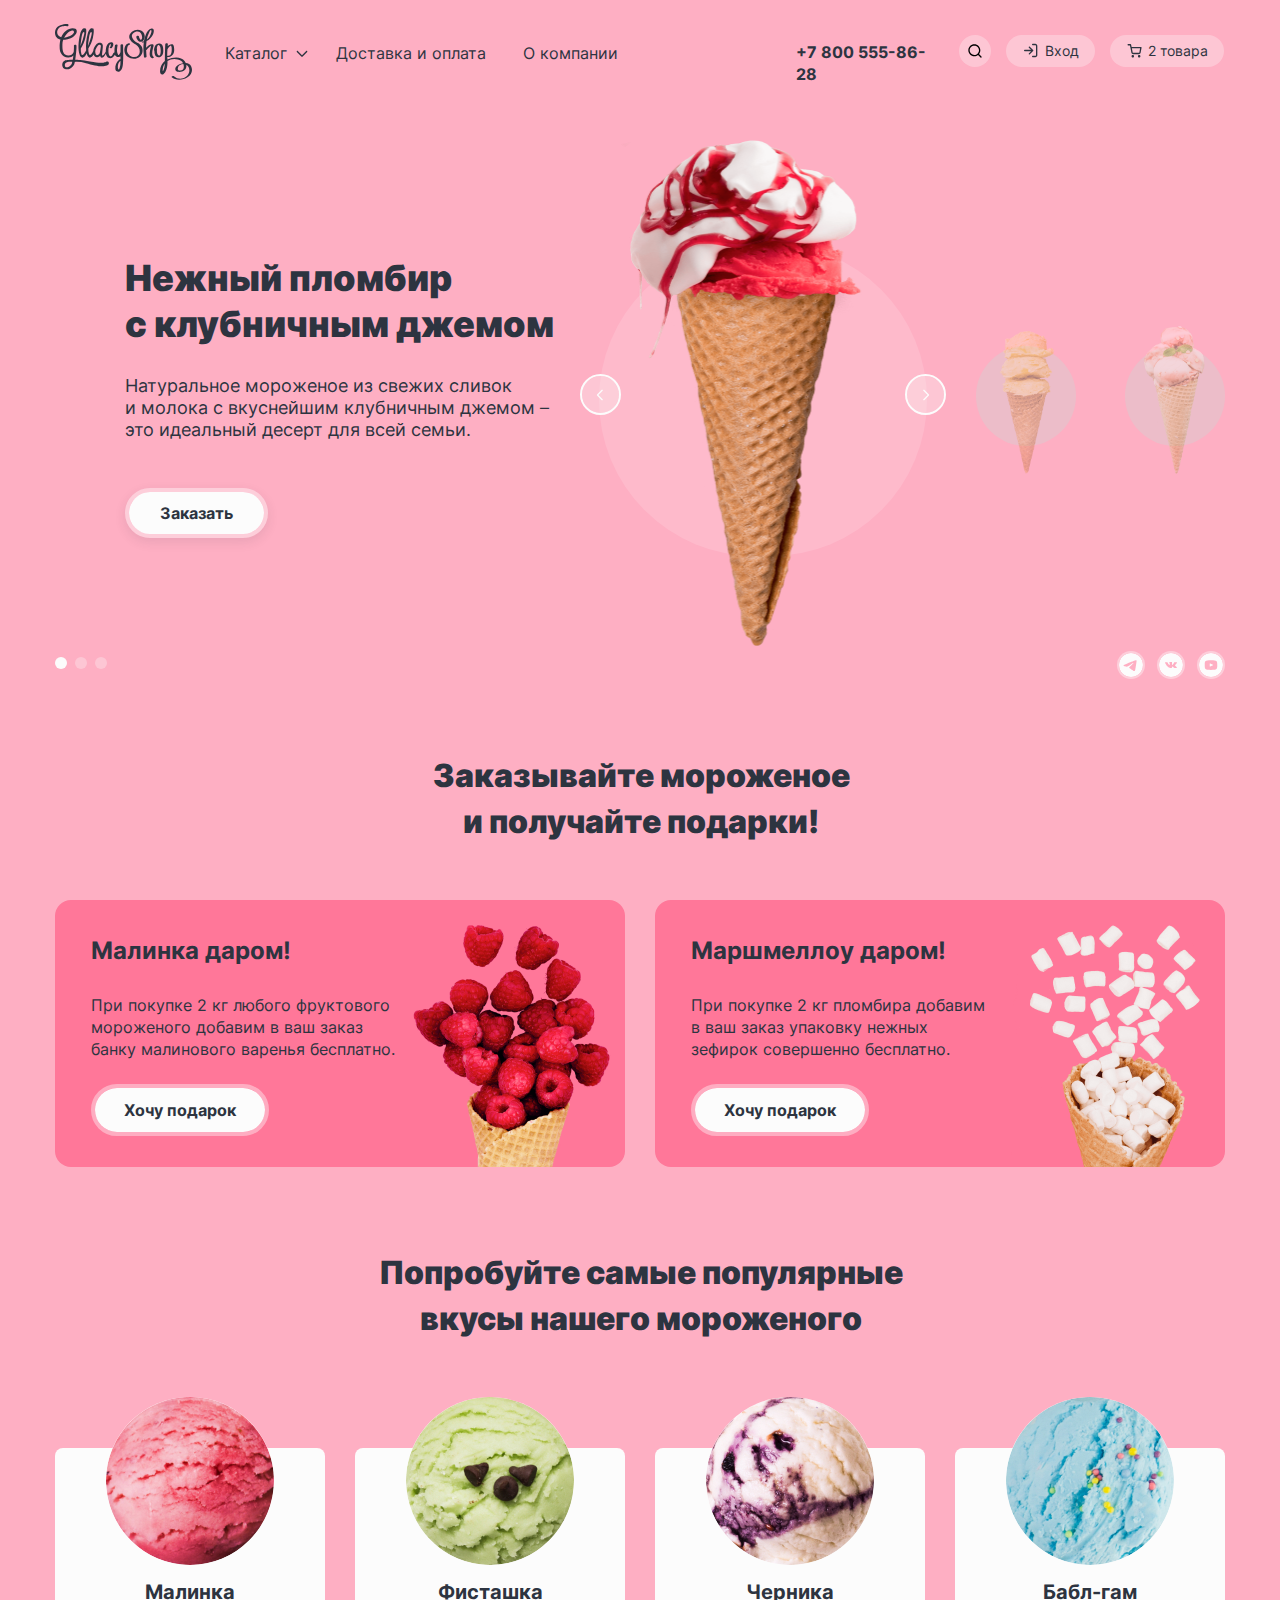
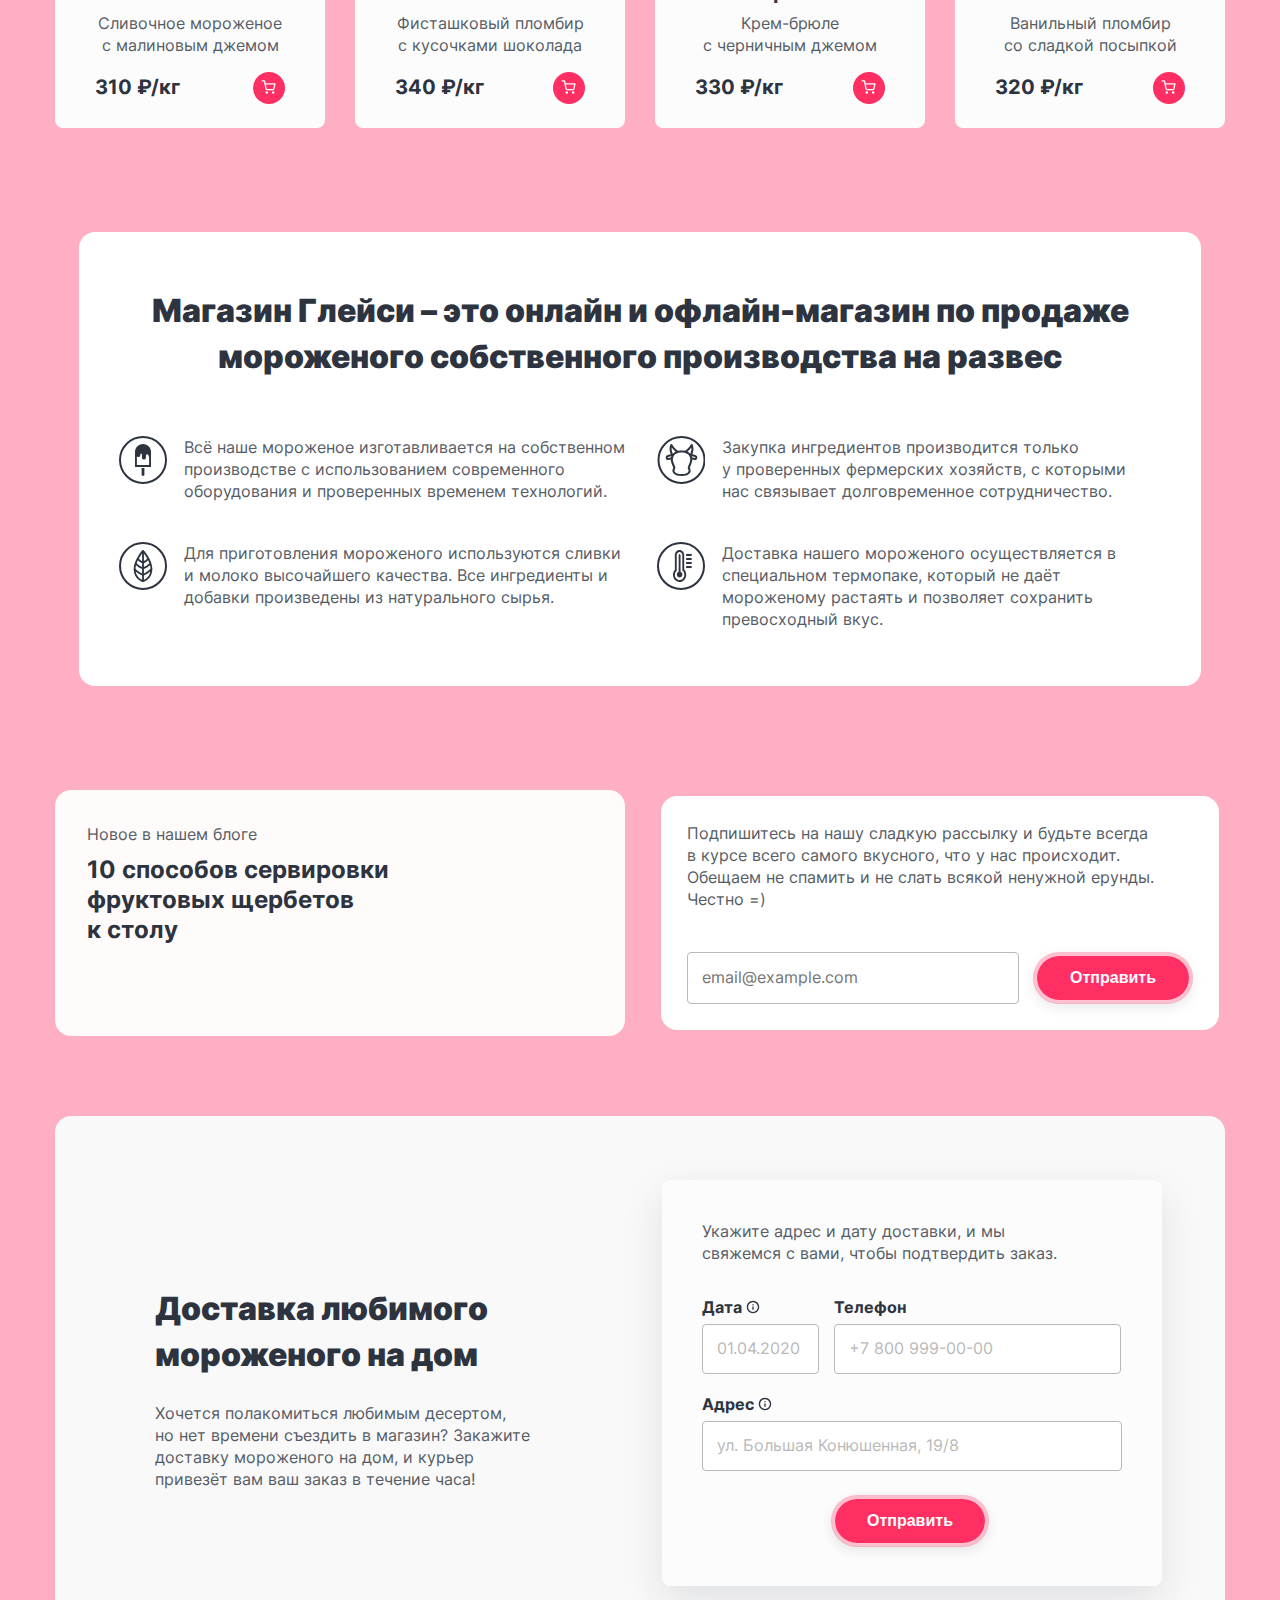
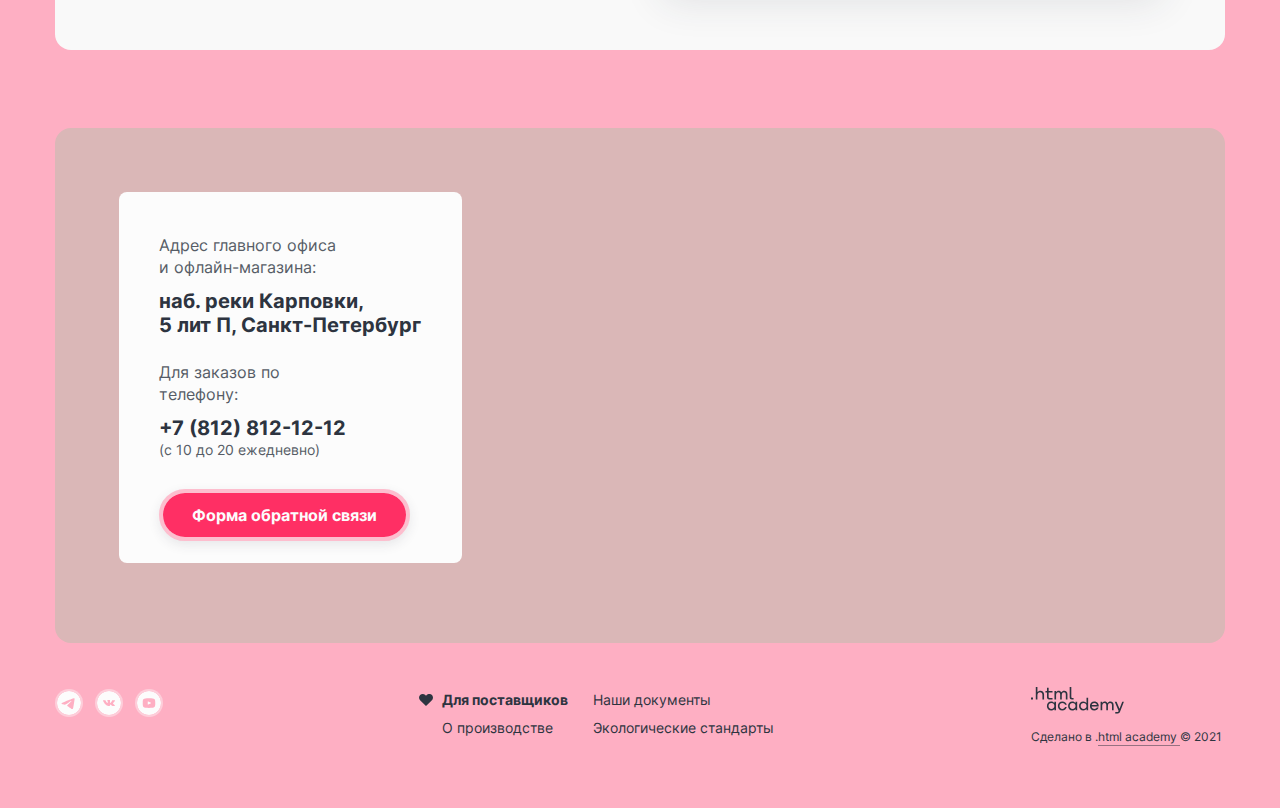
==== commit 158cd9e8: "Исправил ошибки и начал скрипт" ====
--- a/index.html
+++ b/index.html
@@ -4,67 +4,139 @@
   <head>
     <meta charset="utf-8">
     <link rel="stylesheet" href="styles/styles.css">
+    <link rel="icon" href="favicon.ico">
+    <link rel="icon" type="image/png" sizes="32x32" href="images/favicon.png">
     <title>HTML Academy: Глейси</title>
-
   </head>
 
   <body>
     <div class="main-container">
       <header class="main-header">
-        <a href="index.html" class="catalog-image-link">
+        <a href="index.html" class="main-logo-link">
           <img class="header-image" src="images/logo.svg" alt="Логотип магазина">
         </a>
         <nav class="header-navigation">
           <ul class="header-first-list">
             <li class="header-first-item header-catalog-item">
-              <a class="header-link catalog-link" href="#">Каталог</a>
-              <ul class="catalog-list">
-                <li class="catalog-item news">
-                 <a href="#" class="catalog-item-link news-link">Новинки</a>
-                </li>
-                <li class="catalog-item">
-                  <a href="catalog.html" class="catalog-item-link">Сливочное</a>
-                </li>
-                <li class="catalog-item">
-                  <a href="#" class="catalog-item-link"> Щербеты</a>
-                </li>
-                <li class="catalog-item">
-                  <a href="#" class="catalog-item-link">Фруктовый лёд</a>
-                </li>
-                <li class="catalog-item">
-                  <a href="#" class="catalog-item-link">Мелорин</a>
-                </li>
-              </ul>
+              <a href="#" class="header-first-button catalog-button">Каталог</a>
+              <div class="catalog-list">
+                <ul class="catalog-list-wrapper">
+                  <li class="catalog-item news">
+                    <a href="#" class="catalog-item-link news-link">Новинки</a>
+                  </li>
+                  <li class="catalog-item">
+                    <a href="catalog.html" class="catalog-item-link">Сливочное</a>
+                  </li>
+                  <li class="catalog-item">
+                    <a href="#" class="catalog-item-link"> Щербеты</a>
+                  </li>
+                  <li class="catalog-item">
+                    <a href="#" class="catalog-item-link">Фруктовый лёд</a>
+                  </li>
+                  <li class="catalog-item">
+                    <a href="#" class="catalog-item-link">Мелорин</a>
+                  </li>
+                </ul>
+              </div>
             </li>
             <li class="header-first-item">
-              <a class="header-link" href="#">Доставка и оплата</a>
+              <a href="#" class="header-first-button">Доставка и оплата</a>
             </li>
             <li class="header-first-item">
-              <a class="header-link" href="#">О компании</a>
+              <a href="#" class="header-first-button">О компании</a>
             </li>
           </ul>
           <ul class="header-second-list">
             <li class="header-second-item tel-item">
-              <tel class="header-tel">+7 800 555-86-28</tel>
-            </li>
-            <li class="header-second-item">
-              <button class="header-button search-button" type="button">
-                <svg width="16" height="16" viewBox="0 0 16 16" fill="none" xmlns="http://www.w3.org/2000/svg">
+              <a class="header-tel" href="tel:+78005558628">+7 800 555-86-28</a>
+            </li>
+            <li class="header-second-item search-item">
+              <a href="#" class="header-button search-button">
+                <svg width="16" height="16" viewBox="0 0 16 16" xmlns="http://www.w3.org/2000/svg">
                   <path fill-rule="evenodd" clip-rule="evenodd"
-                    d="M2.66329 7.33008C2.66329 4.75275 4.75263 2.66341 7.32996 2.66341C9.90729 2.66341 11.9966 4.75275 11.9966 7.33008C11.9966 8.58735 11.4994 9.7285 10.6909 10.5676C10.6681 10.5852 10.6461 10.6044 10.6252 10.6253C10.6043 10.6463 10.585 10.6682 10.5675 10.6911C9.72835 11.4996 8.58722 11.9967 7.32996 11.9967C4.75263 11.9967 2.66329 9.90741 2.66329 7.33008ZM11.0751 12.018C10.0486 12.8391 8.74662 13.3301 7.32996 13.3301C4.01625 13.3301 1.32996 10.6438 1.32996 7.33008C1.32996 4.01637 4.01625 1.33008 7.32996 1.33008C10.6437 1.33008 13.33 4.01637 13.33 7.33008C13.33 8.74676 12.839 10.0488 12.0179 11.0752L14.468 13.5253C14.7284 13.7857 14.7284 14.2078 14.468 14.4682C14.2077 14.7285 13.7855 14.7285 13.5252 14.4682L11.0751 12.018Z"
-                    fill="#2D3440" />
+                    d="M2.66329 7.33008C2.66329 4.75275 4.75263 2.66341 7.32996 2.66341C9.90729 2.66341 11.9966 4.75275 11.9966 7.33008C11.9966 8.58735 11.4994 9.7285 10.6909 10.5676C10.6681 10.5852 10.6461 10.6044 10.6252 10.6253C10.6043 10.6463 10.585 10.6682 10.5675 10.6911C9.72835 11.4996 8.58722 11.9967 7.32996 11.9967C4.75263 11.9967 2.66329 9.90741 2.66329 7.33008ZM11.0751 12.018C10.0486 12.8391 8.74662 13.3301 7.32996 13.3301C4.01625 13.3301 1.32996 10.6438 1.32996 7.33008C1.32996 4.01637 4.01625 1.33008 7.32996 1.33008C10.6437 1.33008 13.33 4.01637 13.33 7.33008C13.33 8.74676 12.839 10.0488 12.0179 11.0752L14.468 13.5253C14.7284 13.7857 14.7284 14.2078 14.468 14.4682C14.2077 14.7285 13.7855 14.7285 13.5252 14.4682L11.0751 12.018Z" />
                 </svg>
-              </button>
-            </li>
-            <li class="header-second-item">
-              <button class="header-button go-button" type="button">
-                <span class="button-span">Вход</span>
-              </button>
-            </li>
-            <li class="header-second-item">
-              <button class="header-button two-button" type="button">
-                <span class="button-span">2 товара</span>
-              </button>
+                <span class="visually-hidden">Поиск по сайту</span>
+              </a>
+              <div class="field-list">
+                <ul class="field-wrapper">
+                  <li class="field-item">
+                    <input class="field-input" type="text" placeholder="Поиск по сайту" name="field-name" required>
+                  </li>
+                </ul>
+              </div>
+            </li>
+            <li class="header-second-item go-top-item">
+              <a href="#" class="header-button go-button">Вход</a>
+              <div class="go-list">
+                <ul class="go-list-wrapper">
+                  <li class="go-item">
+                    <p class="go-title">Личный кабинет</p>
+                  </li>
+                  <li class="go-item">
+                    <form action="https://echo.htmlacademy.ru" class="go-form" method="post">
+                      <input class="go-input" type="email" name="go-email" placeholder="email@example.com" required>
+                      <input class="go-input password-input" type="password" name="go-password" placeholder="123456"
+                        required>
+                      <div class="go-container">
+                        <button class="button-go red-button" type="submit">Войти</button>
+                        <a href="#" class="go-text">Забыли пароль? Регистрация</a>
+                      </div>
+                    </form>
+                  </li>
+                </ul>
+              </div>
+            </li>
+            <li class="header-second-item two-top-item">
+              <a href="#" class="header-button two-button">2 товара</a>
+              <div class="two-list">
+                <ul class="two-wrapper">
+                  <li class="two-item">
+                    <p class="two-title">Корзина</p>
+                  </li>
+                  <li class="two-item raspbery-item">
+                    <div class="raspberry-top-container">
+                      <img class="two-image" src="images/small-raspberry.png" width="46" height="46"
+                        alt="Малиновое мороженое">
+                      <div class="two-text-container">
+                        <p class="two-text">Малинка</p>
+                        <p class="two-small-text">1 кг х 310 ₽</p>
+                      </div>
+                    </div>
+                    <div class="raspberry-bottom-container">
+                      <p class="two-price">310 ₽</p>
+                      <button class="two-button-container" type="button">
+                        <span class="visually-hidden">Убрать товар</span>
+                      </button>
+                    </div>
+                  </li>
+                  <li class="two-item buble-container-item">
+                    <div class="buble-top-container raspberry-top-container">
+                      <img class="two-image" src="images/small-buble.png" width="46" height="46"
+                        alt="Малиновое мороженое">
+                      <div class="two-text-container">
+                        <p class="two-text">Бабл-гам</p>
+                        <p class="two-small-text">1 кг х 310 ₽</p>
+                      </div>
+                    </div>
+                    <div class="raspberry-bottom-container raspberry-bottom-container">
+                      <p class="two-price">310 ₽</p>
+                      <button class="two-button-container" type="button">
+                        <span class="visually-hidden">Убрать товар</span>
+                      </button>
+                    </div>
+                  </li>
+                  <li class="two-item">
+                    <div class="two-item-container">
+                      <a href="#" class="two-item-button red-button">Оформить заказ</a>
+                      <p class="two-item-price">Итого: 790 ₽</p>
+                    </div>
+                  </li>
+                  <li class="header-second-item visually-hidden">
+                    <a href="#" class="header-button empty-button">Нет товаров</a>
+                  </li>
+                </ul>
+              </div>
             </li>
           </ul>
         </nav>
@@ -75,14 +147,16 @@
           <h2 class="visually-hidden">Основной товар</h2>
           <div class="slider-top-container">
             <button class="slider-list-button prev-button" type="button">
-              <svg width="17" height="16" viewBox="0 0 17 16" fill="none" xmlns="http://www.w3.org/2000/svg">
-                <path fill-rule="evenodd" clip-rule="evenodd" d="M9.71044 13.1352C9.97014 13.3949 10.3912 13.3949 10.6509 13.1352C10.9106 12.8755 10.9106 12.4545 10.6509 12.1948L6.44961 7.99351L10.6509 3.79219C10.9106 3.53249 10.9106 3.11144 10.6509 2.85174C10.3912 2.59204 9.97017 2.59204 9.71048 2.85174L5.04176 7.52045C5.04081 7.52139 5.03987 7.52233 5.03892 7.52328C4.77922 7.78298 4.77922 8.20403 5.03892 8.46373L9.71044 13.1352Z" fill="#FCFCFC"/>
-                </svg>
+              <svg class="slider-svg" width="17" height="16" viewBox="0 0 17 16" xmlns="http://www.w3.org/2000/svg">
+                <path fill-rule="evenodd" clip-rule="evenodd"
+                  d="M9.71044 13.1352C9.97014 13.3949 10.3912 13.3949 10.6509 13.1352C10.9106 12.8755 10.9106 12.4545 10.6509 12.1948L6.44961 7.99351L10.6509 3.79219C10.9106 3.53249 10.9106 3.11144 10.6509 2.85174C10.3912 2.59204 9.97017 2.59204 9.71048 2.85174L5.04176 7.52045C5.04081 7.52139 5.03987 7.52233 5.03892 7.52328C4.77922 7.78298 4.77922 8.20403 5.03892 8.46373L9.71044 13.1352Z" />
+              </svg>
             </button>
             <button class="slider-list-button next-button" type="button">
-              <svg width="17" height="16" viewBox="0 0 17 16" fill="none" xmlns="http://www.w3.org/2000/svg">
-                <path fill-rule="evenodd" clip-rule="evenodd" d="M7.28956 2.86476C7.02986 2.60506 6.60881 2.60506 6.34911 2.86476C6.08941 3.12446 6.08941 3.54551 6.34911 3.80521L10.5504 8.00649L6.34907 12.2078C6.08937 12.4675 6.08937 12.8886 6.34907 13.1483C6.60877 13.408 7.02982 13.408 7.28952 13.1483L11.9582 8.47955C11.9592 8.47861 11.9601 8.47767 11.9611 8.47672C12.2208 8.21702 12.2208 7.79597 11.9611 7.53627L7.28956 2.86476Z" fill="#FCFCFC"/>
-                </svg>
+              <svg class="slider-svg" width="17" height="16" viewBox="0 0 17 16" xmlns="http://www.w3.org/2000/svg">
+                <path fill-rule="evenodd" clip-rule="evenodd"
+                  d="M7.28956 2.86476C7.02986 2.60506 6.60881 2.60506 6.34911 2.86476C6.08941 3.12446 6.08941 3.54551 6.34911 3.80521L10.5504 8.00649L6.34907 12.2078C6.08937 12.4675 6.08937 12.8886 6.34907 13.1483C6.60877 13.408 7.02982 13.408 7.28952 13.1483L11.9582 8.47955C11.9592 8.47861 11.9601 8.47767 11.9611 8.47672C12.2208 8.21702 12.2208 7.79597 11.9611 7.53627L7.28956 2.86476Z" />
+              </svg>
             </button>
             <ul class="slider-first-list">
               <li class="slider-first-item current-item">
@@ -90,31 +164,25 @@
                 <p class="slider-text">Натуральное мороженое из свежих сливок<br> и молока с вкуснейшим клубничным
                   джемом –
                   это идеальный десерт для всей семьи.</p>
-                <button class="slider-button">
-                  <span class="slider-span">Заказать</span>
-                </button>
+                <a href="#" class="slider-button main-button">Заказать</a>
               </li>
               <li class="slider-first-item">
                 <p class="title-text">Сливочное мороженое со вкусом банана</p>
                 <p class="slider-text">Сливочное мороженое с ярким банановым вкусом подарит вам свежесть и наслаждение
                   даже в самый жаркий летний день. </p>
-                <button class="slider-button">
-                  <span class="slider-span">Заказать</span>
-                </button>
+                <a href="#" class="slider-button main-button">Заказать</a>
               </li>
               <li class="slider-first-item">
                 <p class="title-text">Карамельный пломбир с маршмеллоу</p>
                 <p class="slider-text">Необычный сладкий десерт с карамельным топпингом и кусочками зефира завоюет
                   сердца
                   сладкоежек всех возрастов.</p>
-                <button class="slider-button">
-                  <span class="slider-span">Заказать</span>
-                </button>
+                <a href="#" class="slider-button  main-button">Заказать</a>
               </li>
             </ul>
             <ul class="slider-second-list">
               <li class="slider-second-item red-item current-item">
-                <img class="slider-image" src="images/berry.png" alt="Клубничное мороженое">
+                <img class="slider-image current-image" src="images/berry.png" alt="Клубничное мороженое">
               </li>
               <li class="slider-second-item">
                 <img class="slider-image" src="images/banana.png" alt="Банановое мороженое">
@@ -144,39 +212,19 @@
             </ul>
             <ul class="slider-contacts-list">
               <li class="slider-contacts-item">
-                <a class="clider-contacts-link" href="https://t.me/htmlacademy">
-                  <svg class="slider-svg" width="28" height="28" viewBox="0 0 28 28" fill="none"
-                    xmlns="http://www.w3.org/2000/svg">
-                    <path fill-rule="evenodd" clip-rule="evenodd"
-                      d="M26 14C26 20.627 20.627 26 14 26C7.373 26 2 20.627 2 14C2 7.373 7.373 2 14 2C20.627 2 26 7.373 26 14ZM14.43 10.859C13.263 11.344 10.93 12.349 7.432 13.873C6.864 14.099 6.566 14.32 6.539 14.536C6.493 14.902 6.951 15.046 7.573 15.241C7.658 15.268 7.746 15.295 7.836 15.325C8.449 15.524 9.273 15.757 9.701 15.766C10.09 15.774 10.524 15.614 11.003 15.286C14.271 13.079 15.958 11.964 16.064 11.94C16.139 11.923 16.243 11.901 16.313 11.964C16.383 12.026 16.376 12.144 16.369 12.176C16.323 12.369 14.529 14.038 13.599 14.902C13.309 15.171 13.104 15.362 13.062 15.406C12.968 15.503 12.872 15.596 12.78 15.685C12.21 16.233 11.784 16.645 12.804 17.317C13.294 17.64 13.686 17.907 14.077 18.173C14.504 18.464 14.93 18.754 15.482 19.116C15.622 19.208 15.756 19.303 15.887 19.396C16.384 19.751 16.831 20.069 17.383 20.019C17.703 19.989 18.035 19.688 18.203 18.789C18.6 16.663 19.382 12.059 19.563 10.161C19.574 10.0034 19.5673 9.84509 19.543 9.689C19.5285 9.56293 19.4671 9.44693 19.371 9.364C19.228 9.247 19.006 9.222 18.906 9.224C18.455 9.232 17.763 9.473 14.43 10.859Z"
-                      fill="#FCFCFC" />
-                    <rect x="1" y="1" width="26" height="26" rx="13" stroke="#FCFCFC" stroke-opacity="0.3"
-                      stroke-width="2" />
-                  </svg>
+                <a class="slider-contacts-link footer-contacts-link" href="https://t.me/htmlacademy">
+                  <span class="visually-hidden">Телеграм</span>
                 </a>
               </li>
               <li class="slider-contacts-item">
-                <a class="clider-contacts-link" href="https://vk.com/htmlacademy">
-                  <svg class="slider-svg" width="28" height="28" viewBox="0 0 28 28" fill="none"
-                    xmlns="http://www.w3.org/2000/svg">
-                    <path fill-rule="evenodd" clip-rule="evenodd"
-                      d="M26 14C26 20.6274 20.6274 26 14 26C7.37258 26 2 20.6274 2 14C2 7.37258 7.37258 2 14 2C20.6274 2 26 7.37258 26 14ZM14.5884 16.9749H13.8711C13.8711 16.9749 12.2885 17.0584 10.8948 15.7867C9.37486 14.3995 8.03249 11.647 8.03249 11.647C8.03249 11.647 7.95511 11.4665 8.03917 11.3793C8.13366 11.2812 8.39106 11.2749 8.39106 11.2749L10.1057 11.2651C10.1057 11.2651 10.2673 11.2888 10.3829 11.3632C10.4782 11.4246 10.5317 11.5394 10.5317 11.5394C10.5317 11.5394 10.8088 12.1536 11.1758 12.7093C11.8921 13.7942 12.2258 14.0315 12.469 13.9152C12.8233 13.7458 12.7171 12.3816 12.7171 12.3816C12.7171 12.3816 12.7236 11.8865 12.5387 11.666C12.3955 11.4951 12.1254 11.4453 12.0062 11.4313C11.9097 11.42 12.0681 11.2237 12.2733 11.1356C12.5819 11.0031 13.1268 10.9955 13.7706 11.0014C14.2722 11.0058 14.4165 11.0332 14.6127 11.0748C15.0677 11.1711 15.0536 11.4796 15.0229 12.1454C15.0138 12.3444 15.0032 12.5752 15.0032 12.8418C15.0032 12.9018 15.0012 12.9657 14.9991 13.0315C14.9885 13.3725 14.9763 13.7629 15.2324 13.908C15.3637 13.9822 15.6849 13.9191 16.4884 12.7233C16.8693 12.1566 17.1549 11.4902 17.1549 11.4902C17.1549 11.4902 17.2173 11.3715 17.3142 11.3205C17.4134 11.2685 17.5472 11.2845 17.5472 11.2845L19.3515 11.2746C19.3515 11.2746 19.8937 11.218 19.9815 11.4324C20.0735 11.6576 19.7788 12.1833 19.0417 13.0444C18.3463 13.8567 18.006 14.1587 18.0328 14.4236C18.0527 14.6198 18.2739 14.7957 18.7015 15.1436C19.5897 15.8661 19.8264 16.2455 19.8827 16.3357C19.8872 16.343 19.8906 16.3484 19.893 16.3519C20.2905 16.9296 19.4522 16.9749 19.4522 16.9749L17.8497 16.9944C17.8497 16.9944 17.5053 17.0543 17.0521 16.7814C16.8151 16.6388 16.5833 16.406 16.3626 16.1842C16.0251 15.8451 15.7131 15.5316 15.4469 15.6056C15.0002 15.7298 15.0143 16.5734 15.0143 16.5734C15.0143 16.5734 15.0175 16.7536 14.9157 16.8495C14.8051 16.954 14.5884 16.9749 14.5884 16.9749Z"
-                      fill="#FCFCFC" />
-                    <rect x="1" y="1" width="26" height="26" rx="13" stroke="#FCFCFC" stroke-opacity="0.3"
-                      stroke-width="2" />
-                  </svg>
+                <a class="slider-contacts-link footer-contacts-link vk" href="https://vk.com/htmlacademy">
+                  <span class="visually-hidden">Вконтакте</span>
                 </a>
               </li>
               <li class="slider-contacts-item">
-                <a class="clider-contacts-link" href="https://www.youtube.com/user/htmlacademyru">
-                  <svg class="slider-svg" width="28" height="28" viewBox="0 0 28 28" fill="none"
-                    xmlns="http://www.w3.org/2000/svg">
-                    <path
-                      d="M16.0037 13.7913L13.1963 12.4813C12.9513 12.3675 12.75 12.495 12.75 12.7662V15.2338C12.75 15.505 12.9513 15.6325 13.1963 15.5188L16.0025 14.2087C16.2488 14.0938 16.2487 13.9063 16.0037 13.7913ZM14 2C7.3725 2 2 7.3725 2 14C2 20.6275 7.3725 26 14 26C20.6275 26 26 20.6275 26 14C26 7.3725 20.6275 2 14 2ZM14 18.875C7.8575 18.875 7.75 18.3213 7.75 14C7.75 9.67875 7.8575 9.125 14 9.125C20.1425 9.125 20.25 9.67875 20.25 14C20.25 18.3213 20.1425 18.875 14 18.875Z"
-                      fill="#FCFCFC" />
-                    <rect x="1" y="1" width="26" height="26" rx="13" stroke="#FCFCFC" stroke-opacity="0.3"
-                      stroke-width="2" />
-                  </svg>
+                <a class="slider-contacts-link footer-contacts-link youtube"
+                  href="https://www.youtube.com/user/htmlacademyru">
+                  <span class="visually-hidden">Ютуб</span>
                 </a>
               </li>
             </ul>
@@ -189,18 +237,14 @@
               <p class="presents-title-text">Малинка даром!</p>
               <p class="presents-text">При покупке 2 кг любого фруктового мороженого добавим в ваш заказ банку
                 малинового варенья бесплатно.</p>
-              <button class="presents-button" type="button">
-                <span class="presents-span">Хочу подарок</span>
-              </button>
+              <a href="#" class="presents-button main-button">Хочу подарок</a>
             </div>
             <div class="marsmelloy-container berry-container">
               <p class="presents-title-text">Маршмеллоу даром!</p>
               <p class="presents-text">При покупке 2 кг пломбира добавим<br> в ваш заказ упаковку нежных зефирок
                 совершенно
                 бесплатно.</p>
-              <button class="presents-button" type="button">
-                <span class="presents-span">Хочу подарок</span>
-              </button>
+              <a href="#" class="presents-button main-button">Хочу подарок</a>
             </div>
           </div>
         </section>
@@ -208,57 +252,68 @@
           <h2 class="popular-title">Попробуйте самые популярные вкусы нашего мороженого</h2>
           <ul class="popular-list">
             <li class="popular-item raspberry">
-              <p class="popular-title-text">Малинка</p>
+              <a href="#" class="popular-item-link">
+                <img src="images/raspberry.jpg" alt="Малиновое мороженое" class="popular-image" width="168"
+                  height="168">
+                <p class="popular-title-text">Малинка</p>
+              </a>
               <p class="popular-text">Сливочное мороженое с малиновым джемом</p>
               <div class="popular-container">
                 <p class="popular-container-text">310 ₽/кг</p>
                 <button class="popular-container-button" type="button">
-                  <svg width="16" height="16" viewBox="0 0 16 16" fill="none" xmlns="http://www.w3.org/2000/svg">
+                  <svg width="16" height="16" viewBox="0 0 16 16" xmlns="http://www.w3.org/2000/svg">
                     <path fill-rule="evenodd" clip-rule="evenodd"
-                      d="M1.16667 1.25C0.798477 1.25 0.5 1.54848 0.5 1.91667C0.5 2.28486 0.798477 2.58333 1.16667 2.58333H2.93794L3.40537 4.91872C3.40821 4.93667 3.41176 4.95438 3.416 4.97182L4.38338 9.80515L4.3835 9.80571C4.46706 10.2257 4.69562 10.603 5.02921 10.8715C5.36111 11.1387 5.77595 11.2813 6.20183 11.2748H11.8225C12.2484 11.2813 12.6633 11.1387 12.9952 10.8715C13.3289 10.6029 13.5575 10.2254 13.641 9.80515L13.641 9.80515L13.642 9.80016L14.5691 4.93872C14.6063 4.74355 14.5545 4.54195 14.4279 4.38887C14.3012 4.23578 14.1129 4.14716 13.9142 4.14716H4.61072L4.1381 1.78583C4.07574 1.47426 3.80215 1.25 3.4844 1.25H1.16667ZM5.69098 9.54444L4.87759 5.4805H13.1084L12.3328 9.54736C12.31 9.65988 12.2485 9.7609 12.1591 9.83291C12.0691 9.90535 11.9565 9.94383 11.841 9.94162L11.841 9.94149H11.8282H6.19614V9.94137L6.18337 9.94162C6.06787 9.94383 5.95528 9.90535 5.8653 9.83291C5.77531 9.76048 5.71368 9.6587 5.69117 9.5454L5.69098 9.54444ZM4.55739 13.5054C4.55739 12.8175 5.1151 12.2597 5.80307 12.2597C6.49105 12.2597 7.04876 12.8175 7.04876 13.5054C7.04876 14.1934 6.49105 14.7511 5.80307 14.7511C5.1151 14.7511 4.55739 14.1934 4.55739 13.5054ZM10.9307 13.5054C10.9307 12.8175 11.4884 12.2597 12.1764 12.2597C12.8644 12.2597 13.4221 12.8175 13.4221 13.5054C13.4221 14.1934 12.8644 14.7511 12.1764 14.7511C11.4884 14.7511 10.9307 14.1934 10.9307 13.5054Z"
-                      fill="#FCFCFC" />
+                      d="M1.16667 1.25C0.798477 1.25 0.5 1.54848 0.5 1.91667C0.5 2.28486 0.798477 2.58333 1.16667 2.58333H2.93794L3.40537 4.91872C3.40821 4.93667 3.41176 4.95438 3.416 4.97182L4.38338 9.80515L4.3835 9.80571C4.46706 10.2257 4.69562 10.603 5.02921 10.8715C5.36111 11.1387 5.77595 11.2813 6.20183 11.2748H11.8225C12.2484 11.2813 12.6633 11.1387 12.9952 10.8715C13.3289 10.6029 13.5575 10.2254 13.641 9.80515L13.641 9.80515L13.642 9.80016L14.5691 4.93872C14.6063 4.74355 14.5545 4.54195 14.4279 4.38887C14.3012 4.23578 14.1129 4.14716 13.9142 4.14716H4.61072L4.1381 1.78583C4.07574 1.47426 3.80215 1.25 3.4844 1.25H1.16667ZM5.69098 9.54444L4.87759 5.4805H13.1084L12.3328 9.54736C12.31 9.65988 12.2485 9.7609 12.1591 9.83291C12.0691 9.90535 11.9565 9.94383 11.841 9.94162L11.841 9.94149H11.8282H6.19614V9.94137L6.18337 9.94162C6.06787 9.94383 5.95528 9.90535 5.8653 9.83291C5.77531 9.76048 5.71368 9.6587 5.69117 9.5454L5.69098 9.54444ZM4.55739 13.5054C4.55739 12.8175 5.1151 12.2597 5.80307 12.2597C6.49105 12.2597 7.04876 12.8175 7.04876 13.5054C7.04876 14.1934 6.49105 14.7511 5.80307 14.7511C5.1151 14.7511 4.55739 14.1934 4.55739 13.5054ZM10.9307 13.5054C10.9307 12.8175 11.4884 12.2597 12.1764 12.2597C12.8644 12.2597 13.4221 12.8175 13.4221 13.5054C13.4221 14.1934 12.8644 14.7511 12.1764 14.7511C11.4884 14.7511 10.9307 14.1934 10.9307 13.5054Z" />
                   </svg>
                 </button>
               </div>
             </li>
             <li class="popular-item pistachio">
-              <p class="popular-title-text">Фисташка</p>
+              <a href="#" class="popular-item-link">
+                <img src="images/pistachio.jpg" alt="Фисташковое мороженое" class="popular-image" width="168"
+                  height="168">
+                <p class="popular-title-text">Фисташка</p>
+              </a>
               <p class="popular-text">Фисташковый пломбир с кусочками шоколада</p>
               <div class="popular-container">
                 <p class="popular-container-text">340 ₽/кг</p>
                 <button class="popular-container-button" type="button">
-                  <svg width="16" height="16" viewBox="0 0 16 16" fill="none" xmlns="http://www.w3.org/2000/svg">
+                  <svg width="16" height="16" viewBox="0 0 16 16" xmlns="http://www.w3.org/2000/svg">
                     <path fill-rule="evenodd" clip-rule="evenodd"
-                      d="M1.16667 1.25C0.798477 1.25 0.5 1.54848 0.5 1.91667C0.5 2.28486 0.798477 2.58333 1.16667 2.58333H2.93794L3.40537 4.91872C3.40821 4.93667 3.41176 4.95438 3.416 4.97182L4.38338 9.80515L4.3835 9.80571C4.46706 10.2257 4.69562 10.603 5.02921 10.8715C5.36111 11.1387 5.77595 11.2813 6.20183 11.2748H11.8225C12.2484 11.2813 12.6633 11.1387 12.9952 10.8715C13.3289 10.6029 13.5575 10.2254 13.641 9.80515L13.641 9.80515L13.642 9.80016L14.5691 4.93872C14.6063 4.74355 14.5545 4.54195 14.4279 4.38887C14.3012 4.23578 14.1129 4.14716 13.9142 4.14716H4.61072L4.1381 1.78583C4.07574 1.47426 3.80215 1.25 3.4844 1.25H1.16667ZM5.69098 9.54444L4.87759 5.4805H13.1084L12.3328 9.54736C12.31 9.65988 12.2485 9.7609 12.1591 9.83291C12.0691 9.90535 11.9565 9.94383 11.841 9.94162L11.841 9.94149H11.8282H6.19614V9.94137L6.18337 9.94162C6.06787 9.94383 5.95528 9.90535 5.8653 9.83291C5.77531 9.76048 5.71368 9.6587 5.69117 9.5454L5.69098 9.54444ZM4.55739 13.5054C4.55739 12.8175 5.1151 12.2597 5.80307 12.2597C6.49105 12.2597 7.04876 12.8175 7.04876 13.5054C7.04876 14.1934 6.49105 14.7511 5.80307 14.7511C5.1151 14.7511 4.55739 14.1934 4.55739 13.5054ZM10.9307 13.5054C10.9307 12.8175 11.4884 12.2597 12.1764 12.2597C12.8644 12.2597 13.4221 12.8175 13.4221 13.5054C13.4221 14.1934 12.8644 14.7511 12.1764 14.7511C11.4884 14.7511 10.9307 14.1934 10.9307 13.5054Z"
-                      fill="#FCFCFC" />
+                      d="M1.16667 1.25C0.798477 1.25 0.5 1.54848 0.5 1.91667C0.5 2.28486 0.798477 2.58333 1.16667 2.58333H2.93794L3.40537 4.91872C3.40821 4.93667 3.41176 4.95438 3.416 4.97182L4.38338 9.80515L4.3835 9.80571C4.46706 10.2257 4.69562 10.603 5.02921 10.8715C5.36111 11.1387 5.77595 11.2813 6.20183 11.2748H11.8225C12.2484 11.2813 12.6633 11.1387 12.9952 10.8715C13.3289 10.6029 13.5575 10.2254 13.641 9.80515L13.641 9.80515L13.642 9.80016L14.5691 4.93872C14.6063 4.74355 14.5545 4.54195 14.4279 4.38887C14.3012 4.23578 14.1129 4.14716 13.9142 4.14716H4.61072L4.1381 1.78583C4.07574 1.47426 3.80215 1.25 3.4844 1.25H1.16667ZM5.69098 9.54444L4.87759 5.4805H13.1084L12.3328 9.54736C12.31 9.65988 12.2485 9.7609 12.1591 9.83291C12.0691 9.90535 11.9565 9.94383 11.841 9.94162L11.841 9.94149H11.8282H6.19614V9.94137L6.18337 9.94162C6.06787 9.94383 5.95528 9.90535 5.8653 9.83291C5.77531 9.76048 5.71368 9.6587 5.69117 9.5454L5.69098 9.54444ZM4.55739 13.5054C4.55739 12.8175 5.1151 12.2597 5.80307 12.2597C6.49105 12.2597 7.04876 12.8175 7.04876 13.5054C7.04876 14.1934 6.49105 14.7511 5.80307 14.7511C5.1151 14.7511 4.55739 14.1934 4.55739 13.5054ZM10.9307 13.5054C10.9307 12.8175 11.4884 12.2597 12.1764 12.2597C12.8644 12.2597 13.4221 12.8175 13.4221 13.5054C13.4221 14.1934 12.8644 14.7511 12.1764 14.7511C11.4884 14.7511 10.9307 14.1934 10.9307 13.5054Z" />
                   </svg>
                 </button>
               </div>
             </li>
             <li class="popular-item blueberry">
-              <p class="popular-title-text">Черника</p>
+              <a href="#" class="popular-item-link">
+                <img src="images/blueberry.jpg" alt="Черничное мороженое" class="popular-image" width="168"
+                  height="168">
+                <p class="popular-title-text">Черника</p>
+              </a>
               <p class="popular-text">Крем-брюле<br> с черничным джемом</p>
               <div class="popular-container">
                 <p class="popular-container-text">330 ₽/кг</p>
                 <button class="popular-container-button" type="button">
-                  <svg width="16" height="16" viewBox="0 0 16 16" fill="none" xmlns="http://www.w3.org/2000/svg">
+                  <svg width="16" height="16" viewBox="0 0 16 16" xmlns="http://www.w3.org/2000/svg">
                     <path fill-rule="evenodd" clip-rule="evenodd"
-                      d="M1.16667 1.25C0.798477 1.25 0.5 1.54848 0.5 1.91667C0.5 2.28486 0.798477 2.58333 1.16667 2.58333H2.93794L3.40537 4.91872C3.40821 4.93667 3.41176 4.95438 3.416 4.97182L4.38338 9.80515L4.3835 9.80571C4.46706 10.2257 4.69562 10.603 5.02921 10.8715C5.36111 11.1387 5.77595 11.2813 6.20183 11.2748H11.8225C12.2484 11.2813 12.6633 11.1387 12.9952 10.8715C13.3289 10.6029 13.5575 10.2254 13.641 9.80515L13.641 9.80515L13.642 9.80016L14.5691 4.93872C14.6063 4.74355 14.5545 4.54195 14.4279 4.38887C14.3012 4.23578 14.1129 4.14716 13.9142 4.14716H4.61072L4.1381 1.78583C4.07574 1.47426 3.80215 1.25 3.4844 1.25H1.16667ZM5.69098 9.54444L4.87759 5.4805H13.1084L12.3328 9.54736C12.31 9.65988 12.2485 9.7609 12.1591 9.83291C12.0691 9.90535 11.9565 9.94383 11.841 9.94162L11.841 9.94149H11.8282H6.19614V9.94137L6.18337 9.94162C6.06787 9.94383 5.95528 9.90535 5.8653 9.83291C5.77531 9.76048 5.71368 9.6587 5.69117 9.5454L5.69098 9.54444ZM4.55739 13.5054C4.55739 12.8175 5.1151 12.2597 5.80307 12.2597C6.49105 12.2597 7.04876 12.8175 7.04876 13.5054C7.04876 14.1934 6.49105 14.7511 5.80307 14.7511C5.1151 14.7511 4.55739 14.1934 4.55739 13.5054ZM10.9307 13.5054C10.9307 12.8175 11.4884 12.2597 12.1764 12.2597C12.8644 12.2597 13.4221 12.8175 13.4221 13.5054C13.4221 14.1934 12.8644 14.7511 12.1764 14.7511C11.4884 14.7511 10.9307 14.1934 10.9307 13.5054Z"
-                      fill="#FCFCFC" />
+                      d="M1.16667 1.25C0.798477 1.25 0.5 1.54848 0.5 1.91667C0.5 2.28486 0.798477 2.58333 1.16667 2.58333H2.93794L3.40537 4.91872C3.40821 4.93667 3.41176 4.95438 3.416 4.97182L4.38338 9.80515L4.3835 9.80571C4.46706 10.2257 4.69562 10.603 5.02921 10.8715C5.36111 11.1387 5.77595 11.2813 6.20183 11.2748H11.8225C12.2484 11.2813 12.6633 11.1387 12.9952 10.8715C13.3289 10.6029 13.5575 10.2254 13.641 9.80515L13.641 9.80515L13.642 9.80016L14.5691 4.93872C14.6063 4.74355 14.5545 4.54195 14.4279 4.38887C14.3012 4.23578 14.1129 4.14716 13.9142 4.14716H4.61072L4.1381 1.78583C4.07574 1.47426 3.80215 1.25 3.4844 1.25H1.16667ZM5.69098 9.54444L4.87759 5.4805H13.1084L12.3328 9.54736C12.31 9.65988 12.2485 9.7609 12.1591 9.83291C12.0691 9.90535 11.9565 9.94383 11.841 9.94162L11.841 9.94149H11.8282H6.19614V9.94137L6.18337 9.94162C6.06787 9.94383 5.95528 9.90535 5.8653 9.83291C5.77531 9.76048 5.71368 9.6587 5.69117 9.5454L5.69098 9.54444ZM4.55739 13.5054C4.55739 12.8175 5.1151 12.2597 5.80307 12.2597C6.49105 12.2597 7.04876 12.8175 7.04876 13.5054C7.04876 14.1934 6.49105 14.7511 5.80307 14.7511C5.1151 14.7511 4.55739 14.1934 4.55739 13.5054ZM10.9307 13.5054C10.9307 12.8175 11.4884 12.2597 12.1764 12.2597C12.8644 12.2597 13.4221 12.8175 13.4221 13.5054C13.4221 14.1934 12.8644 14.7511 12.1764 14.7511C11.4884 14.7511 10.9307 14.1934 10.9307 13.5054Z" />
                   </svg>
                 </button>
               </div>
             </li>
             <li class="popular-item buble">
-              <p class="popular-title-text">Бабл-гам</p>
+              <a href="#" class="popular-item-link">
+                <img src="images/buble-gum.jpg" alt="Бабл-гам" class="popular-image" width="168" height="168">
+                <p class="popular-title-text">Бабл-гам</p>
+              </a>
               <p class="popular-text">Ванильный пломбир<br> со сладкой посыпкой</p>
               <div class="popular-container">
                 <p class="popular-container-text">320 ₽/кг</p>
                 <button class="popular-container-button" type="button">
-                  <svg width="16" height="16" viewBox="0 0 16 16" fill="none" xmlns="http://www.w3.org/2000/svg">
+                  <svg width="16" height="16" viewBox="0 0 16 16" xmlns="http://www.w3.org/2000/svg">
                     <path fill-rule="evenodd" clip-rule="evenodd"
-                      d="M1.16667 1.25C0.798477 1.25 0.5 1.54848 0.5 1.91667C0.5 2.28486 0.798477 2.58333 1.16667 2.58333H2.93794L3.40537 4.91872C3.40821 4.93667 3.41176 4.95438 3.416 4.97182L4.38338 9.80515L4.3835 9.80571C4.46706 10.2257 4.69562 10.603 5.02921 10.8715C5.36111 11.1387 5.77595 11.2813 6.20183 11.2748H11.8225C12.2484 11.2813 12.6633 11.1387 12.9952 10.8715C13.3289 10.6029 13.5575 10.2254 13.641 9.80515L13.641 9.80515L13.642 9.80016L14.5691 4.93872C14.6063 4.74355 14.5545 4.54195 14.4279 4.38887C14.3012 4.23578 14.1129 4.14716 13.9142 4.14716H4.61072L4.1381 1.78583C4.07574 1.47426 3.80215 1.25 3.4844 1.25H1.16667ZM5.69098 9.54444L4.87759 5.4805H13.1084L12.3328 9.54736C12.31 9.65988 12.2485 9.7609 12.1591 9.83291C12.0691 9.90535 11.9565 9.94383 11.841 9.94162L11.841 9.94149H11.8282H6.19614V9.94137L6.18337 9.94162C6.06787 9.94383 5.95528 9.90535 5.8653 9.83291C5.77531 9.76048 5.71368 9.6587 5.69117 9.5454L5.69098 9.54444ZM4.55739 13.5054C4.55739 12.8175 5.1151 12.2597 5.80307 12.2597C6.49105 12.2597 7.04876 12.8175 7.04876 13.5054C7.04876 14.1934 6.49105 14.7511 5.80307 14.7511C5.1151 14.7511 4.55739 14.1934 4.55739 13.5054ZM10.9307 13.5054C10.9307 12.8175 11.4884 12.2597 12.1764 12.2597C12.8644 12.2597 13.4221 12.8175 13.4221 13.5054C13.4221 14.1934 12.8644 14.7511 12.1764 14.7511C11.4884 14.7511 10.9307 14.1934 10.9307 13.5054Z"
-                      fill="#FCFCFC" />
+                      d="M1.16667 1.25C0.798477 1.25 0.5 1.54848 0.5 1.91667C0.5 2.28486 0.798477 2.58333 1.16667 2.58333H2.93794L3.40537 4.91872C3.40821 4.93667 3.41176 4.95438 3.416 4.97182L4.38338 9.80515L4.3835 9.80571C4.46706 10.2257 4.69562 10.603 5.02921 10.8715C5.36111 11.1387 5.77595 11.2813 6.20183 11.2748H11.8225C12.2484 11.2813 12.6633 11.1387 12.9952 10.8715C13.3289 10.6029 13.5575 10.2254 13.641 9.80515L13.641 9.80515L13.642 9.80016L14.5691 4.93872C14.6063 4.74355 14.5545 4.54195 14.4279 4.38887C14.3012 4.23578 14.1129 4.14716 13.9142 4.14716H4.61072L4.1381 1.78583C4.07574 1.47426 3.80215 1.25 3.4844 1.25H1.16667ZM5.69098 9.54444L4.87759 5.4805H13.1084L12.3328 9.54736C12.31 9.65988 12.2485 9.7609 12.1591 9.83291C12.0691 9.90535 11.9565 9.94383 11.841 9.94162L11.841 9.94149H11.8282H6.19614V9.94137L6.18337 9.94162C6.06787 9.94383 5.95528 9.90535 5.8653 9.83291C5.77531 9.76048 5.71368 9.6587 5.69117 9.5454L5.69098 9.54444ZM4.55739 13.5054C4.55739 12.8175 5.1151 12.2597 5.80307 12.2597C6.49105 12.2597 7.04876 12.8175 7.04876 13.5054C7.04876 14.1934 6.49105 14.7511 5.80307 14.7511C5.1151 14.7511 4.55739 14.1934 4.55739 13.5054ZM10.9307 13.5054C10.9307 12.8175 11.4884 12.2597 12.1764 12.2597C12.8644 12.2597 13.4221 12.8175 13.4221 13.5054C13.4221 14.1934 12.8644 14.7511 12.1764 14.7511C11.4884 14.7511 10.9307 14.1934 10.9307 13.5054Z" />
                   </svg>
                 </button>
               </div>
@@ -295,7 +350,9 @@
           <h2 class="visually-hidden">Подписка на новости</h2>
           <div class="subscription-first-container">
             <p class="subscription-title-first-text">Новое в нашем блоге</p>
-            <p class="subscription-text">10 способов сервировки фруктовых щербетов<br> к столу</p>
+            <a href="#" class="subscription-first-link">
+              <p class="subscription-text">10 способов сервировки фруктовых щербетов<br> к столу</p>
+            </a>
           </div>
           <div class="subscription-second-container">
             <div class="text-container">
@@ -306,9 +363,7 @@
               <form action="https://echo.htmlacademy.ru" class="subscription-form" method="post">
                 <input class="subscription-input" type="email" placeholder="email@example.com" name="subscribe-email"
                   required>
-                <button class="subscription-button" type="submit">
-                  <span class="subscription-button-span">Отправить</span>
-                </button>
+                <button class="subscription-button red-button" type="submit">Отправить</button>
               </form>
             </div>
           </div>
@@ -329,19 +384,19 @@
               <div class="delivery-form-container">
                 <div class="delivery-data-container">
                   <label class="delivery-label date-label" for="date">Дата</label>
-                  <input type="text" class="delivery-input data-input" id="date" placeholder="01.04.2020" required>
+                  <input type="text" class="delivery-input data-input" id="date" name="date" placeholder="01.04.2020"
+                    required>
                 </div>
                 <div class="delivery-tel-container">
                   <label class="delivery-label" for="tel">Телефон</label>
-                  <input type="tel" class="delivery-input tel-input" id="tel" placeholder="+7 800 999-00-00" required>
+                  <input type="tel" class="delivery-input tel-input" id="tel" name="tel" placeholder="+7 800 999-00-00"
+                    required>
                 </div>
               </div>
               <label class="delivery-label date-label adress-label" for="adress">Адрес</label>
-              <input type="text" class="delivery-input adress-input" id="adress"
+              <input type="text" class="delivery-input adress-input" name="adress" id="adress"
                 placeholder="ул. Большая Конюшенная, 19/8" required>
-              <button class="delivery-button" type="submit">
-                <span class="delivery-button-span">Отправить</span>
-              </button>
+              <button class="delivery-button red-button subscription-button-span" type="submit">Отправить</button>
             </form>
           </div>
         </section>
@@ -351,11 +406,9 @@
             <p class="adress-text">Адрес главного офиса <br>и офлайн-магазина:</p>
             <address class="contacts-adress">наб. реки Карповки,<br> 5 лит П, Санкт-Петербург</address>
             <p class="adress-text">Для заказов по телефону:</p>
-            <tel class="contacts-tel">+7 (812) 812-12-12</tel>
+            <a href="+78128121212" class="contacts-tel">+7 (812) 812-12-12</a>
             <p class="adress-text work-time">(с 10 до 20 ежедневно)</p>
-            <button class="contacts-button" type="button">
-              <span class="contacts-container-span">Форма обратной связи</span>
-            </button>
+            <a href="#" class="contacts-button red-button">Форма обратной связи</a>
           </div>
         </section>
       </main>
@@ -365,62 +418,65 @@
           <ul class="footer-contacts-list">
             <li class="footer-contacts-item">
               <a href="https://t.me/htmlacademy" class="footer-contacts-link">
-                <svg class="slider-svg" width="28" height="28" viewBox="0 0 28 28" fill="none"
-                  xmlns="http://www.w3.org/2000/svg">
-                  <path fill-rule="evenodd" clip-rule="evenodd"
-                    d="M26 14C26 20.627 20.627 26 14 26C7.373 26 2 20.627 2 14C2 7.373 7.373 2 14 2C20.627 2 26 7.373 26 14ZM14.43 10.859C13.263 11.344 10.93 12.349 7.432 13.873C6.864 14.099 6.566 14.32 6.539 14.536C6.493 14.902 6.951 15.046 7.573 15.241C7.658 15.268 7.746 15.295 7.836 15.325C8.449 15.524 9.273 15.757 9.701 15.766C10.09 15.774 10.524 15.614 11.003 15.286C14.271 13.079 15.958 11.964 16.064 11.94C16.139 11.923 16.243 11.901 16.313 11.964C16.383 12.026 16.376 12.144 16.369 12.176C16.323 12.369 14.529 14.038 13.599 14.902C13.309 15.171 13.104 15.362 13.062 15.406C12.968 15.503 12.872 15.596 12.78 15.685C12.21 16.233 11.784 16.645 12.804 17.317C13.294 17.64 13.686 17.907 14.077 18.173C14.504 18.464 14.93 18.754 15.482 19.116C15.622 19.208 15.756 19.303 15.887 19.396C16.384 19.751 16.831 20.069 17.383 20.019C17.703 19.989 18.035 19.688 18.203 18.789C18.6 16.663 19.382 12.059 19.563 10.161C19.574 10.0034 19.5673 9.84509 19.543 9.689C19.5285 9.56293 19.4671 9.44693 19.371 9.364C19.228 9.247 19.006 9.222 18.906 9.224C18.455 9.232 17.763 9.473 14.43 10.859Z"
-                    fill="#FCFCFC" />
-                  <rect x="1" y="1" width="26" height="26" rx="13" stroke="#FCFCFC" stroke-opacity="0.3"
-                    stroke-width="2" />
-                </svg>
+                <span class="visually-hidden">Телеграм</span>
               </a>
             </li>
             <li class="footer-contacts-item">
-              <a href="https://vk.com/htmlacademy" class="footer-contacts-link">
-                <svg class="slider-svg" width="28" height="28" viewBox="0 0 28 28" fill="none"
-                  xmlns="http://www.w3.org/2000/svg">
-                  <path fill-rule="evenodd" clip-rule="evenodd"
-                    d="M26 14C26 20.6274 20.6274 26 14 26C7.37258 26 2 20.6274 2 14C2 7.37258 7.37258 2 14 2C20.6274 2 26 7.37258 26 14ZM14.5884 16.9749H13.8711C13.8711 16.9749 12.2885 17.0584 10.8948 15.7867C9.37486 14.3995 8.03249 11.647 8.03249 11.647C8.03249 11.647 7.95511 11.4665 8.03917 11.3793C8.13366 11.2812 8.39106 11.2749 8.39106 11.2749L10.1057 11.2651C10.1057 11.2651 10.2673 11.2888 10.3829 11.3632C10.4782 11.4246 10.5317 11.5394 10.5317 11.5394C10.5317 11.5394 10.8088 12.1536 11.1758 12.7093C11.8921 13.7942 12.2258 14.0315 12.469 13.9152C12.8233 13.7458 12.7171 12.3816 12.7171 12.3816C12.7171 12.3816 12.7236 11.8865 12.5387 11.666C12.3955 11.4951 12.1254 11.4453 12.0062 11.4313C11.9097 11.42 12.0681 11.2237 12.2733 11.1356C12.5819 11.0031 13.1268 10.9955 13.7706 11.0014C14.2722 11.0058 14.4165 11.0332 14.6127 11.0748C15.0677 11.1711 15.0536 11.4796 15.0229 12.1454C15.0138 12.3444 15.0032 12.5752 15.0032 12.8418C15.0032 12.9018 15.0012 12.9657 14.9991 13.0315C14.9885 13.3725 14.9763 13.7629 15.2324 13.908C15.3637 13.9822 15.6849 13.9191 16.4884 12.7233C16.8693 12.1566 17.1549 11.4902 17.1549 11.4902C17.1549 11.4902 17.2173 11.3715 17.3142 11.3205C17.4134 11.2685 17.5472 11.2845 17.5472 11.2845L19.3515 11.2746C19.3515 11.2746 19.8937 11.218 19.9815 11.4324C20.0735 11.6576 19.7788 12.1833 19.0417 13.0444C18.3463 13.8567 18.006 14.1587 18.0328 14.4236C18.0527 14.6198 18.2739 14.7957 18.7015 15.1436C19.5897 15.8661 19.8264 16.2455 19.8827 16.3357C19.8872 16.343 19.8906 16.3484 19.893 16.3519C20.2905 16.9296 19.4522 16.9749 19.4522 16.9749L17.8497 16.9944C17.8497 16.9944 17.5053 17.0543 17.0521 16.7814C16.8151 16.6388 16.5833 16.406 16.3626 16.1842C16.0251 15.8451 15.7131 15.5316 15.4469 15.6056C15.0002 15.7298 15.0143 16.5734 15.0143 16.5734C15.0143 16.5734 15.0175 16.7536 14.9157 16.8495C14.8051 16.954 14.5884 16.9749 14.5884 16.9749Z"
-                    fill="#FCFCFC" />
-                  <rect x="1" y="1" width="26" height="26" rx="13" stroke="#FCFCFC" stroke-opacity="0.3"
-                    stroke-width="2" />
-                </svg>
+              <a href="https://vk.com/htmlacademy" class="footer-contacts-link vk">
+                <span class="visually-hidden">Вконтакте</span>
               </a>
             </li>
             <li class="footer-contacts-item">
-              <a href="https://www.youtube.com/user/htmlacademyru" class="footer-contacts-link">
-                <svg class="slider-svg" width="28" height="28" viewBox="0 0 28 28" fill="none"
-                  xmlns="http://www.w3.org/2000/svg">
-                  <path
-                    d="M16.0037 13.7913L13.1963 12.4813C12.9513 12.3675 12.75 12.495 12.75 12.7662V15.2338C12.75 15.505 12.9513 15.6325 13.1963 15.5188L16.0025 14.2087C16.2488 14.0938 16.2487 13.9063 16.0037 13.7913ZM14 2C7.3725 2 2 7.3725 2 14C2 20.6275 7.3725 26 14 26C20.6275 26 26 20.6275 26 14C26 7.3725 20.6275 2 14 2ZM14 18.875C7.8575 18.875 7.75 18.3213 7.75 14C7.75 9.67875 7.8575 9.125 14 9.125C20.1425 9.125 20.25 9.67875 20.25 14C20.25 18.3213 20.1425 18.875 14 18.875Z"
-                    fill="#FCFCFC" />
-                  <rect x="1" y="1" width="26" height="26" rx="13" stroke="#FCFCFC" stroke-opacity="0.3"
-                    stroke-width="2" />
-                </svg>
+              <a href="https://www.youtube.com/user/htmlacademyru" class="footer-contacts-link youtube">
+                <span class="visually-hidden">Ютуб</span>
               </a>
             </li>
           </ul>
-          <ul class="information-list">
-            <li class="information-item current-chapter">
-              <a href="#" class="information-link">Для поставщиков</a>
-            </li>
-            <li class="information-item">
-              <a href="#" class="information-link">Наши документы</a>
-            </li>
-            <li class="information-item">
-              <a href="#" class="information-link">О производстве</a>
-            </li>
-            <li class="information-item standarts">
-              <a href="#" class="information-link">Экологические стандарты</a>
-            </li>
-          </ul>
-          <div class="html-academy-container">
-            <img class="footer-image" src="images/htmlacademy.svg" alt="html academy">
-            <p class="footer-text">Сделано в .html academy © 2021</p>
+          <div class="information-top-container">
+            <div class="information-container">
+              <ul class="information-list">
+                <li class="information-item current-chapter">
+                  <a href="#" class="information-link">Для поставщиков</a>
+                </li>
+                <li class="information-item">
+                  <a href="#" class="information-link">О производстве</a>
+                </li>
+              </ul>
+              <ul class="information-list">
+                <li class="information-item">
+                  <a href="#" class="information-link">Наши документы</a>
+                </li>
+                <li class="information-item">
+                  <a href="#" class="information-link">Экологические стандарты</a>
+                </li>
+              </ul>
+            </div>
+            <div class="html-academy-container">
+              <a class="html-academy-link" href="https://htmlacademy.ru"><img class="footer-image" width="93"
+                  height="27" src="images/htmlacademy.svg" alt="html academy"></a>
+              <p class="footer-text">Сделано в <a class="html-text" href="https://htmlacademy.ru">.html academy</a> ©
+                2021
+              </p>
+            </div>
           </div>
         </section>
       </footer>
+      <div class="modal-wrapper">
+        <div class="modal modal-auth">
+          <h2 class="modal-title">Мы обязательно ответим вам!</h2>
+          <button class="modal-close-button" type="button">
+            <span class="visually-hidden">Закрыть модальное окно</span>
+          </button>
+          <form action="https://echo.htmlacademy.ru" class="modal-form" method="get">
+            <input type="text" class="modal-input" name="modal-name" placeholder="Имя и фамилия" required>
+            <input type="email" class="modal-input" name="modal-email" placeholder="email@example.com" required>
+            <textarea class="modal-textarea" name="modal-textarea" placeholder="В свободной форме" required></textarea>
+            <button class="modal-button red-button" type="submit">Отправить</button>
+          </form>
+        </div>
+      </div>
     </div>
+    <script src="./scripts/script.js"></script>
   </body>
 
 </html>
--- a/styles/styles.css
+++ b/styles/styles.css
@@ -22,8 +22,15 @@
   display: swap;
 }
 
+.html {
+  height: 100%;
+}
+
 body {
   background-color: #feafc3;
+  margin: 0;
+  padding: 0;
+  height: 100%;
 }
 
 .main-container {
@@ -37,7 +44,11 @@
   flex-direction: column;
   min-height: 100%;
   width: 1170px;
-  color: #2d3440
+  color: #2d3440;
+}
+
+.main-inner {
+  flex-grow: 1;
 }
 
 .visually-hidden {
@@ -64,21 +75,30 @@
 .main-header {
   display: flex;
   justify-content: flex-start;
-  gap: 5px 33px;
-  flex-wrap: wrap;
-  margin-bottom: 35px;
-}
-
-.catalog-link{
+  gap: 5px 16px;
+  flex-wrap: wrap;
+  margin-bottom: 45px;
+  padding-top: 35px;
+  position: relative;
+  padding-left: 154px;
+}
+
+.main-logo-link {
+  position: absolute;
+  top: 24px;
+  left: 0;
+}
+
+.catalog-link {
   display: inline-block
 }
 
 .header-navigation {
   display: flex;
-  justify-content: flex-start;
-  gap: 5px 183px;
-  flex-wrap: wrap;
-  padding-top: 17px;
+  justify-content: space-between;
+  gap: 5px 0;
+  flex-wrap: wrap;
+  width: 100%;
 }
 
 .header-first-list {
@@ -87,24 +107,112 @@
   list-style: none;
   display: flex;
   justify-content: flex-start;
-  gap: 5px 30px;
-  flex-wrap: wrap;
-  padding-top: 6px;
-  width: 388px;
+  flex-wrap: wrap;
+  width: 460px;
+  gap: 5px;
+  font-family: "Inter", sans-serif;
+  font-weight: 400;
+}
+
+.header-first-item {
+  position: relative;
+}
+
+.header-first-button {
+  text-decoration: none;
+  padding: 8px 16px;
+  box-sizing: border-box;
+  background-color: transparent;
+  border: none;
+  border-radius: 30px;
+  display: block;
+  font-size: 16px;
+  font-style: normal;
+  font-weight: 400;
+  line-height: 20px;
+  color: #2d3440;
+}
+
+.header-first-button:hover {
+  background: var(--basic-extra-light-hover, rgba(252, 252, 252, 0.50));
+}
+
+.header-first-button:focus {
+  background: var(--basic-extra-light-hover, rgba(252, 252, 252, 0.50));
+  border: none;
+  outline: 2px solid #000;
+}
+
+.header-first-button:active {
+  background: #fcfcfc;
+  border: none;
+  outline: none;
+}
+
+.catalog-button {
+  padding-right: 28px;
+  position: relative;
+}
+
+.catalog-button:after {
+  content: "";
+  position: absolute;
+  width: 16px;
+  height: 16px;
+  background-image: url("../images/arrow-down.svg");
+  top: 9px;
+  left: 85px;
+}
+
+.catalog-button:hover {
+  opacity: 0.6;
+  background: var(--special-bright, #ff4a78);
+  color: #fcfcfc
+}
+
+.catalog-button:hover .header-button-span {
+  color: #fcfcfc;
+}
+
+.catalog-button:hover::after {
+  background-image: url("../images/white-arrow.svg");
+  top: 11px;
+  left: 80px;
+}
+
+.catalog-button:focus {
+  background: var(--special-bright, #ff4a78);
+  border: none;
+  outline: 2px solid #000;
+}
+
+.catalog-button:focus .header-button-span {
+  color: #fcfcfc;
+}
+
+.catalog-button:focus::after {
+  background-image: url("../images/white-arrow.svg");
+  top: 11px;
+  left: 80px;
 }
 
 .catalog-list {
-  margin: 0;
-  padding: 0;
-  list-style: none;
   width: 138px;
   display: none;
+  position: absolute;
+  z-index: 10;
+  top: 100%;
+  padding-top: 10px;
+}
+
+.catalog-list-wrapper {
   background-color: #fcfcfc;
-  position: absolute;
   border-radius: 4px;
+  list-style: none;
+  margin: 0;
+  padding: 0;
   padding-top: 8px;
   padding-bottom: 8px;
-  z-index: 1;
 }
 
 .catalog-item {
@@ -120,11 +228,43 @@
 .catalog-item-link {
   text-decoration: none;
   color: #2d3440;
+  display: block;
+  position: relative;
+  z-index: 10;
+}
+
+.catalog-item-link::before {
+  content: "";
+  position: absolute;
+  top: -6px;
+  left: -16px;
+  width: 138px;
+  height: 32px;
+  background: var(--special-bright, #FF4A78);
+  z-index: -1;
+  display: none;
 }
 
 .news {
-  padding: 8px 16px;
-  padding-bottom: 24px;
+  margin-bottom: 8px;
+}
+
+.catalog-item:hover {
+  background: var(--special-exta-light, #FFCBD8);
+}
+
+.catalog-item-link:focus::before {
+  display: block;
+}
+
+.catalog-item-link:focus {
+  border: none;
+  outline: none;
+  color: #fcfcfc;
+}
+
+.catalog-item:active {
+  background: var(--special-neutral, #F79);
 }
 
 .news-link {
@@ -137,54 +277,40 @@
   width: 103px;
   height: 1px;
   background-color: #B9B9B9;
-  top: 30px;
+  top: 29px;
   left: 0;
 }
 
 
-.header-catalog-item:hover .catalog-list {
+.header-catalog-item:hover .catalog-list,
+.header-catalog-item:focus-within .catalog-list {
   display: block;
 }
 
-.catalog-link {
-  padding-right: 26px;
+.header-second-list {
+  margin: 0;
+  padding: 0;
+  list-style: none;
+  display: flex;
+  flex-wrap: wrap;
+  justify-content: flex-start;
+  gap: 5px 15px;
+  width: 429px;
+}
+
+.header-second-item {
   position: relative;
-}
-
-.catalog-link:after {
-  content: "";
-  position: absolute;
-  width: 16px;
-  height: 16px;
-  background-image: url("../images/arrow-down.svg");
-  top: 0;
-  left: 69px;
-}
-
-
-.header-link {
-  color: #2d3440;
-  text-decoration: none;
-}
-
-.header-second-list {
-  margin: 0;
-  padding: 0;
-  list-style: none;
-  display: flex;
-  flex-wrap: wrap;
-  justify-content: flex-start;
-  gap: 5px 15px;
-
-  width: 429px;
 }
 
 .tel-item {
   padding-top: 6px;
+  width: 148px;
 }
 
 .header-tel {
   font-weight: 700;
+  text-decoration: none;
+  color: #2d3440;
 }
 
 .header-button {
@@ -205,6 +331,53 @@
   box-sizing: border-box;
 }
 
+.search-item {
+  position: relative;
+}
+
+.field-list {
+  position: absolute;
+  width: 356px;
+  min-height: 96px;
+  box-sizing: border-box;
+  top: 100%;
+  left: -323px;
+  z-index: 10;
+  display: none;
+  padding-top: 10px;
+}
+
+.field-wrapper {
+  border-radius: 4px;
+  list-style: none;
+  padding: 24px 16px;
+  background-color: #fcfcfc;
+  margin: 0;
+}
+
+.field-input {
+  width: 324px;
+  min-height: 48px;
+  padding: 14px 16px;
+  box-sizing: border-box;
+  border-radius: 4px;
+  box-shadow: 0 8px 16px 0 rgba(45, 52, 64, 0.12);
+  border: 1px solid var(--basic-neutral, #B9B9B9);
+}
+
+.field-input::placeholder {
+  font-size: 16px;
+  font-style: normal;
+  font-weight: 400;
+  line-height: 20px;
+  color: #b9b9b9;
+}
+
+.search-item:hover .field-list,
+.search-item:focus-within .field-list {
+  display: block;
+}
+
 .go-button {
   padding: 6px 16px;
   box-sizing: border-box;
@@ -213,6 +386,105 @@
   position: relative;
 }
 
+.go-list {
+  position: absolute;
+  width: 420px;
+  min-height: 350px;
+  box-sizing: border-box;
+  z-index: 20;
+  top: 100%;
+  left: -328px;
+  display: none;
+  padding-top: 10px;
+}
+
+.go-list-wrapper {
+  background-color: #fcfcfc;
+  border-radius: 4px;
+  margin: 0;
+  list-style: none;
+  padding: 48px;
+  padding-bottom: 52px;
+}
+
+.go-title {
+  font-size: 24px;
+  font-style: normal;
+  font-weight: 700;
+  line-height: 30px;
+  color: #2D3440;
+  margin: 0;
+  padding: 0;
+  margin-bottom: 32px;
+}
+
+.go-input {
+  width: 324px;
+  min-height: 48px;
+  padding: 14px 16px;
+  box-sizing: border-box;
+  margin-bottom: 16px;
+  border-radius: 4px;
+  border: 1px solid var(--basic-neutral, #B9B9B9);
+  background: var(--basic-white, #FFF);
+}
+
+.go-input::placeholder {
+  font-size: 16px;
+  font-style: normal;
+  font-weight: 400;
+  line-height: 20px;
+  color: #2d3440;
+}
+
+.password-input {
+  margin-bottom: 32px;
+}
+
+.button-go {
+  max-width: 150px;
+  min-width: 44px;
+  padding: 12px 32px;
+  box-sizing: border-box;
+  border-radius: 26px;
+  border: 4px solid rgba(255, 47, 100, 0.30);
+  background: var(--special-extra-bright, #FF2F64);
+  box-shadow: 0 4px 12px 0 rgba(45, 52, 64, 0.10);
+  background-clip: padding-box;
+  display: block;
+  text-decoration: none;
+  color: #fcfcfc;
+  font-size: 16px;
+  font-style: normal;
+  font-weight: 700;
+  line-height: 20px;
+  font-family: "Inter", sans-serif;
+}
+
+.go-container {
+  width: 324px;
+  display: flex;
+  justify-content: flex-start;
+  gap: 20px;
+}
+
+.go-text {
+  width: 114px;
+  font-size: 14px;
+  font-style: normal;
+  font-weight: 400;
+  line-height: 20px;
+  color: #2d3440;
+  text-decoration: underline;
+  margin: 0;
+  padding: 0;
+  align-self: flex-end;
+}
+
+.go-top-item:hover .go-list,
+.go-top-item:focus-within .go-list {
+  display: block;
+}
 
 .go-button::before {
   content: "";
@@ -224,6 +496,10 @@
   background-image: url("../images/log-in.svg");
 }
 
+.red-button:hover .button-go-span {
+  color: #2d3440;
+}
+
 .two-button {
   padding: 6px 16px;
   box-sizing: border-box;
@@ -231,6 +507,142 @@
   padding-left: 38px;
   position: relative;
 }
+
+.two-list {
+  position: absolute;
+  width: 441px;
+  min-height: 382px;
+  z-index: 20;
+  box-sizing: border-box;
+  top: 100%;
+  left: -325px;
+  display: none;
+  padding-top: 10px;
+}
+
+.two-wrapper {
+  margin: 0;
+  padding: 48px;
+  border-radius: 4px;
+  background-color: #fcfcfc;
+  list-style: none;
+}
+
+.two-top-item:hover .two-list,
+.two-top-item:focus-within .two-list {
+  display: block;
+}
+
+.two-item {
+  display: flex;
+  justify-content: flex-start;
+  flex-wrap: wrap;
+  gap: 0 84px;
+}
+
+.raspbery-item {
+  margin-bottom: 32px;
+}
+
+.buble-container-item {
+  margin-bottom: 64px;
+}
+
+.raspberry-top-container {
+  display: flex;
+  justify-content: flex-start;
+  flex-wrap: wrap;
+  gap: 0 16px;
+}
+
+.raspberry-bottom-container {
+  display: flex;
+  justify-content: flex-start;
+  flex-wrap: wrap;
+  gap: 0 52px;
+}
+
+.two-title {
+  margin: 0;
+  padding: 0;
+  font-size: 24px;
+  font-style: normal;
+  font-weight: 700;
+  line-height: 30px;
+  color: #2d3440;
+  margin-bottom: 32px;
+}
+
+.two-text-container {
+  width: 87px;
+}
+
+
+.two-text {
+  margin: 0;
+  padding: 0;
+  font-size: 18px;
+  font-style: normal;
+  font-weight: 700;
+  line-height: 22px;
+  color: #2d4340;
+}
+
+.two-small-text {
+  margin: 0;
+  padding: 0;
+  font-size: 14px;
+  font-style: normal;
+  font-weight: 400;
+  line-height: 20px;
+  color: #b9b9b9;
+}
+
+.two-button-container {
+  width: 16px;
+  height: 16px;
+  background-color: transparent;
+  background-image: url("../images/small-cross.svg");
+  background-repeat: no-repeat;
+  border: none;
+  align-self: center;
+}
+
+.two-item-container {
+  display: flex;
+  justify-content: flex-start;
+  flex-wrap: wrap;
+  gap: 24px;
+  align-self: flex-start;
+}
+
+.two-item-button {
+  max-width: 210px;
+  min-height: 44px;
+  border-radius: 26px;
+  border: 4px solid rgba(255, 47, 100, 0.30);
+  background: var(--special-extra-bright, #ff2f64);
+  box-shadow: 0 4px 12px 0 rgba(45, 52, 64, 0.10);
+  padding: 12px 32px;
+  box-sizing: border-box;
+  background-clip: padding-box;
+  text-decoration: none;
+  color: #fcfcfc;
+  font-size: 16px;
+  font-style: normal;
+  font-weight: 700;
+  line-height: 20px;
+  align-self: flex-start;
+}
+
+.two-item-price {
+  font-size: 18px;
+  font-style: normal;
+  font-weight: 700;
+  line-height: 22px;
+  color: #2d3440;
+}
+
 
 .two-button::before {
   content: "";
@@ -242,10 +654,63 @@
   background-image: url("../images/black-cart.svg");
 }
 
+.header-button {
+  font-size: 14px;
+  font-style: normal;
+  font-weight: 400;
+  line-height: 20px;
+  color: #2d3440;
+  font-family: "Inter", sans-serif;
+  display: block;
+  text-decoration: none;
+}
+
+.header-button:hover {
+  opacity: 0.6;
+  background: var(--special-bright, #ff4a78);
+  color: #fcfcfc;
+}
+
+.search-button:hover {
+  fill: #fcfcfc;
+}
+
+.go-button:hover::before {
+  background-image: url("../images/white-log-in.svg")
+}
+
+.two-button:hover::before {
+  background-image: url("../images/white-cart.svg");
+}
+
+.header-button:focus {
+  border: none;
+  outline: 2px solid #000;
+  background-color: #ff4a78;
+  color: #fcfcfc;
+}
+
+.search-button:focus {
+  fill: #fcfcfc;
+}
+
+.go-button:focus::before {
+  background-image: url("../images/white-log-in.svg")
+}
+
+.two-button:focus::before {
+  background-image: url("../images/white-cart.svg");
+}
+
+.header-button:active {
+  opacity: 0.3;
+  background: var(--special-bright, #FF4A78);
+  outline: none;
+}
+
 .slider-top-container {
   display: flex;
   justify-content: flex-start;
-  flex-wrap: wrap;
   padding-left: 70px;
   gap: 21px;
   position: relative;
@@ -253,19 +718,46 @@
 
 .slider-list-button {
   position: absolute;
-  top: 252px;
+  top: 246px;
   left: 527px;
-  width: 38px;
-  height: 38px;
+  width: 37px;
+  height: 37px;
   border-radius: 26px;
-  background-color: transparent;
-  border: 2px solid #fcfcfc;
-  padding: 9px;
-
+  background: rgba(252, 252, 252, 0.30);
+  outline: 2px solid #fcfcfc;
+  border: none;
+  fill: #fcfcfc;
+  z-index: 10;
 }
 
 .next-button {
   left: 852px;
+}
+
+.slider-svg {
+  vertical-align: middle;
+}
+
+.slider-list-button:hover {
+  background-color: #fcfcfc;
+  fill: #000;
+}
+
+.slider-list-button:focus {
+  background: rgba(252, 252, 252, 0.30);
+  border: none;
+  outline: 2px solid #000;
+}
+
+.slider-list-button:active {
+  background: var(--basic-extra-light-hover, rgba(252, 252, 252, 0.50));
+  border: none;
+  outline: none;
+}
+
+.slider-list-button:disabled {
+  opacity: 0.4;
+  background: rgba(252, 252, 252, 0.30);
 }
 
 .slider-first-list {
@@ -302,7 +794,7 @@
 
 .slider-text {
   font-size: 18px;
-  margin-bottom: 49px;
+  margin-bottom: 61px;
 }
 
 .slider-second-list {
@@ -310,10 +802,27 @@
   padding: 0;
   list-style: none;
   padding-top: 9px;
+  display: flex;
+  justify-content: flex-start;
+  gap: 49px;
+  overflow: hidden;
+  max-width: 700px;
 }
 
 .slider-second-item {
-  display: none;
+  position: relative;
+}
+
+.slider-second-item::before {
+  content: "";
+  position: absolute;
+  width: 100px;
+  height: 100px;
+  opacity: 0.4;
+  background: url(<path-to-image>), lightgray -173.628px -3.257px / 375.777% 144.876% no-repeat;
+  top: 207px;
+  left: 0;
+  border-radius: 50%;
 }
 
 .red-item {
@@ -332,32 +841,65 @@
   z-index: -1;
 }
 
-.current-item {
-  display: block;
+
+.slider-image {
+  width: 100px;
+  height: 150px;
+  opacity: 0.4;
+  padding-top: 186px;
+  position: relative;
+}
+
+.current-image {
+  width: 328px;
+  height: 507px;
+  opacity: 1;
+  padding-top: 0;
 }
 
 .slider-button {
   padding: 11px 31px;
   background-color: #fcfcfc;
   border-radius: 26px;
-  border: 4px solid #FEAFC3;
+  border: 4px solid rgba(252, 252, 252, 0.40);
   box-shadow: 0 4px 12px 0 rgba(45, 52, 64, 0.10);
-
-}
-
-.slider-span {
-  margin: 0;
-  padding: 0;
+  max-width: 170px;
+  background-clip: padding-box;
   font-size: 16px;
-  font-weight: 700;
-  line-height: 20px;
+  font-style: normal;
+  font-weight: 700;
+  line-height: 20px;
+  color: #2d3440;
+  text-decoration: none;
+}
+
+.main-button:hover {
+  background: rgba(252, 252, 252, 0.40);
+  border: 4px solid #fcfcfc;
+}
+
+.main-button:focus {
+  border: 4px solid transparent;
+  outline: 2px solid var(--basic-extra-dark, #2D3440);
+  background: var(--basic-extra-light-hover, rgba(252, 252, 252, 0.50));
+  box-shadow: 0 4px 12px 0 rgba(45, 52, 64, 0.10);
+}
+
+.main-button:active {
+  border: 4px solid transparent;
+  outline: 2px solid var(--basic-extra-dark, #2D3440);
+}
+
+.main-button:disabled {
+  border: 4px solid rgba(252, 252, 252, 0.40);
+  background: var(--basic-light, #E7E7E7);
 }
 
 .slider-bottom-container {
   display: flex;
   flex-wrap: wrap;
   justify-content: space-between;
-  margin-bottom: 72px;
+  margin-bottom: 74px;
 }
 
 .slider-bullet-list {
@@ -380,6 +922,25 @@
   border: none;
 }
 
+.bullit-button:hover {
+  border: none;
+  outline: 1px solid var(--basic-extra-light, #fcfcfc);
+  background: rgba(252, 252, 252, 0.30);
+}
+
+.bullit-button:focus {
+  border: none;
+  outline: 1px solid var(--basic-extra-dark, #2D3440);
+  background: rgba(252, 252, 252, 0.30);
+  opacity: 1;
+}
+
+.bullit-button:active {
+  opacity: 0.5;
+  outline: none;
+  border: none;
+}
+
 .current-button {
   opacity: 1;
 }
@@ -391,15 +952,18 @@
   display: flex;
   flex-wrap: wrap;
   justify-content: flex-start;
-  gap: 10px;
-}
+  gap: 12px;
+  align-items: flex-start;
+  max-width: 200px;
+}
+
 
 .presents-container {
   display: flex;
   flex-wrap: wrap;
   justify-content: flex-start;
   gap: 30px;
-  margin-bottom: 80px;
+  margin-bottom: 83px;
 }
 
 .berry-container {
@@ -409,8 +973,9 @@
   padding: 36px;
   box-sizing: border-box;
   background-image: url("../images/present-berry.png");
-  background-position: 352px 3px;
+  background-position: right bottom;
   background-repeat: no-repeat;
+  padding-bottom: 46px;
 }
 
 .marsmelloy-container {
@@ -444,23 +1009,23 @@
   margin: 0;
   padding: 0;
   width: 304px;
-  margin-bottom: 28px;
+  margin-bottom: 39px;
 }
 
 .presents-button {
-  padding: 8px 29px;
+  padding: 12px 29px;
   border-radius: 26px;
   border: 4px solid rgba(252, 252, 252, 0.40);
-}
-
-.presents-span {
+  max-width: 250px;
+  background-clip: padding-box;
   font-family: "Inter", sans-serif;
-  margin: 0;
-  padding: 0;
   font-size: 16px;
   font-style: normal;
   font-weight: 700;
   line-height: 20px;
+  background-color: #fcfcfc;
+  color: #2d3440;
+  text-decoration: none;
 }
 
 .popular {
@@ -477,7 +1042,7 @@
   width: 527px;
   text-align: center;
   margin-left: 322px;
-  margin-bottom: 104px;
+  margin-bottom: 53px;
 }
 
 .popular-list {
@@ -492,9 +1057,8 @@
 
 .popular-item {
   width: 270px;
-  padding: 137px 40px 24px;
-  box-sizing: border-box;
-  background-color: #fcfcfc;
+  padding: 0 40px 24px;
+  box-sizing: border-box;
   border-radius: 8px;
   position: relative;
 }
@@ -502,30 +1066,24 @@
 .popular-item::before {
   content: "";
   position: absolute;
+  bottom: 0;
+  left: 0;
+  width: 270px;
+  height: calc(100% - 53px);
+  background: #fcfcfc;
+  border-radius: 8px;
+  z-index: -1;
+}
+
+.popular-image {
+  z-index: 10;
+  position: relative;
+  margin-left: 11px;
+  padding-top: 2px;
+  overflow: hidden;
   width: 168px;
   height: 168px;
-  top: -48px;
-  left: 51px;
-}
-
-.raspberry::before {
-  content: "";
-  background-image: url("../images/red.png");
-}
-
-.pistachio::before {
-  content: "";
-  background-image: url("../images/green.png");
-}
-
-.blueberry::before {
-  content: "";
-  background-image: url("../images/black.png");
-}
-
-.buble::before {
-  content: "";
-  background-image: url("../images/blue.png");
+  border-radius: 50%;
 }
 
 .popular-title-text {
@@ -537,6 +1095,14 @@
   line-height: 24px;
   text-align: center;
   margin-bottom: 8px;
+  padding-top: 10px;
+}
+
+.popular-item-link {
+  color: #2d3440;
+  text-decoration: none;
+  width: 190px;
+  display: block;
 }
 
 .popular-text {
@@ -569,10 +1135,34 @@
   background-color: #ff2f64;
   border-radius: 26px;
   border: none;
+  fill: #fcfcfc;
+}
+
+.popular-container-button:hover {
+  fill: #000;
+  border: 2px solid var(--special-extra-bright, #ff2f64);
+  background: rgba(252, 252, 252, 0.30);
+}
+
+.popular-container-button:focus {
+  border: 2px solid var(--basic-extra-dark, #2d3440);
+  background: var(--special-extra-bright, #ff2f64);
+}
+
+.popular-container-button:active {
+  fill: #000;
+  border: none;
+  outline: 2px solid var(--special-extra-bright, #ff2f64);
+  background: var(--special-exta-light, #ffcbd8);
+}
+
+.popular-container-button:disabled {
+  background: #b9b9b9;
+  fill: #000;
 }
 
 .shop-description {
-  background: url("https://s3-alpha-sig.figma.com/img/ae4f/64f1/13491ac404cf448c3c8a97f4ca8b5cc4?Expires=1694995200&Signature=RhT29hinV7EKzXTcUIs6CqAz3oB~UyjMhf4cnM9sx-CbNCjs9C3A~I7oI33OFmYFtkOIXhnEva-Cty1gpp~vys0yi6P-aKj1M2YMKzYHpfjFBbOwU-M0gKvglVxPr84cECNsNhazGm9W289BziY8RPv0~RnpjuRXoEvwnQCviYskxflQI7hxzSkrGLBqGwEt9rSABH6TVnxIoXTpBo3FMBJ10hS2l8QmQ0odJDDIqRBWf0cdhjuXh59YNhAj7Kv~oIm011PN2GsFuDj62SaHvbezQgka6LzlgdwE3oHWsso~dVi6EOIfSAAR9JxW4ntlcvcXso4nhPgmbP6SJXGHYw__&Key-Pair-Id=APKAQ4GOSFWCVNEHN3O4"), lightgray 0 -109.926px / 112.632% 198.148% no-repeat;
+  background: url("../images/wafer.jpg");
   border-radius: 16px;
   min-height: 480px;
   padding: 24px;
@@ -660,20 +1250,22 @@
 .subscription-first-container {
   width: 570px;
   border-radius: 16px;
-  background: url("https://s3-alpha-sig.figma.com/img/c854/aff4/198a2b657ab1b6b051428c7819c63866?Expires=1694995200&Signature=paiC0bqCa6vCgjg~1qbp1G4R7WAoBRGj6DGMU6FhIakYwsmNkyLKjoNwR~v853SiKhId18TBf9XONa3XuTTrz330A6TdXQjeLzyJgMZbS5jQggKWEaW5ocvU9iAxKGPJxeIlmI6k97-D7uM8M~iMwgNjlzLm-M1RPtbE6hWJBM1mP6DKbPdqFVeFjUQK3AAEScHBPuSmisJlrJjgML0b9RlJd-1ZDK-ZkifEOSZf8NeCu80A1K2uLub6-0UJKI2ovubalF9UVVVjSwKIs18Ot0toweDEzlv3NYdfKYg923fcOjScBdw6zqbJdTzi2Dv-2NAXOx6Mr75j0xg~U3EeOA__&Key-Pair-Id=APKAQ4GOSFWCVNEHN3O4");
+  background: url("../images/service-image.png");
   background-repeat: no-repeat;
-  background-position: 0 0;
   padding-top: 33px;
   padding-left: 32px;
   padding-bottom: 67px;
   padding-right: 235px;
   box-sizing: border-box;
+  background-position: -6px -106px;
+  background-size: 652px auto;
+  background-color: #fffbfb;
 }
 
 .subscription-second-container {
   width: 570px;
   border-radius: 16px;
-  background: url("https://s3-alpha-sig.figma.com/img/91c5/5538/f27342e9a01199dea5801a6564b9ea27?Expires=1694995200&Signature=cd4niCGCV3zHOPW928quxpVFZ6WquM4Q0cYgUbqeEdZyae4dXDAswpsXEbeZoBqslXFOMS1sCjmXTdVYgsxe-iz1n443eYNHLxE8bpSxzXDQmySxBDQPTF19cf~H0PO2H3l6G4eJXBs42Cp1e6fB7vADKpyovuViPfCl2OO6qekRz3KylTuTIcZiUdqOG~SulFYS~FN7xAxNdHOYogvo~p506YaguACpKMAZvrxrKWKjy2CIj1Q1RD0MEiRqfJbqmIO7XoB5b~ur7~6stLi~TVXMPVlg8HH2ZECyHYdgxaLs0rke~LaQHjiWWbrMNIEvMaC5rGieexq~NDtetqfyfg__&Key-Pair-Id=APKAQ4GOSFWCVNEHN3O4"), no-repeat;
+  background: url("../images/subscribe-texture.png");
   padding: 6px;
   box-sizing: border-box;
 }
@@ -683,7 +1275,9 @@
   border-radius: 16px;
   padding: 26px;
   box-sizing: border-box;
-}
+  height: 100%;
+}
+
 
 .subscription-text {
   margin: 0;
@@ -695,6 +1289,11 @@
   width: 303px;
 }
 
+.subscription-first-link {
+  color: #2d3440;
+  text-decoration: none;
+}
+
 .subscription-title-first-text {
   margin: 0;
   padding: 0;
@@ -712,16 +1311,54 @@
 .subscription-form {
   display: flex;
   justify-content: flex-start;
-  gap: 11px;
+  gap: 14px;
   flex-wrap: wrap;
 }
 
 .subscription-button {
   border-radius: 26px;
-  width: 152px;
+  width: 160px;
   background-color: #ff2f64;
   border: 4px solid rgba(255, 47, 100, 0.30);
   box-shadow: 0 4px 12px 0 rgba(45, 52, 64, 0.10);
+  background-clip: padding-box;
+  color: #fcfcfc;
+  font-size: 16px;
+  font-style: normal;
+  font-weight: 700;
+  line-height: 20px;
+  padding: 12px 33px;
+  box-sizing: border-box;
+}
+
+.red-button:hover {
+  border: 4px solid var(--special-extra-bright, #ff2f64);
+  background: rgba(252, 252, 252, 0.30);
+  color: #2d3440;
+}
+
+.red-button:focus {
+  outline: 2px solid var(--basic-extra-dark, #2d3440);
+  background: var(--special-extra-bright, #ff2f64);
+  box-shadow: 0 4px 12px 0 rgba(45, 52, 64, 0.10);
+  border: 4px solid transparent;
+}
+
+.red-button:active {
+  outline: 2px solid var(--basic-extra-dark, rgb(45, 52, 64));
+  background: var(--special-light, rgb(254, 175, 195));
+  box-shadow: 0 4px 12px 0 rgba(45, 52, 64, 0.10);
+  border: 4px solid transparent;
+}
+
+.red-button:disabled {
+  border: 4px solid rgba(185, 185, 185, 0.30);
+  background: var(--basic-neutral, #B9B9B9);
+  background-clip: padding-box;
+}
+
+.red-button:disabled .subscription-button-span {
+  color: #565c66;
 }
 
 .subscription-button-span {
@@ -741,16 +1378,30 @@
   box-sizing: border-box;
 }
 
+.subscription-input::placeholder {
+  font-family: "Inter", sans-serif;
+  font-size: 16px;
+  font-style: normal;
+  font-weight: 400;
+  line-height: 20px;
+}
+
 .delivery {
   display: flex;
   justify-content: flex-start;
   flex-wrap: wrap;
   gap: 136px;
-  margin-bottom: 80px;
-  background: url("https://s3-alpha-sig.figma.com/img/f60c/b5d3/0796312d7380d65b2f108ac33dc40724?Expires=1694995200&Signature=[base64]~5wbKp3mNvXK1qzrgvNOYQw8PINt8JADICmk-Jgd1VX3sVmqEvJ6GnM1gxU2Yk3FyD9WXV1K9Da3HvWwV8-BMfE-84zO2xRMuKdWHjaOeWvMZVBaVBETS1A__&Key-Pair-Id=APKAQ4GOSFWCVNEHN3O4"), no-repeat;
+  margin-bottom: 78px;
   padding-top: 64px;
   padding-bottom: 64px;
   border-radius: 16px;
+  background: url("../images/flower-image.jpg");
+  background-position: 0 -146px;
+  background-size: 1170px auto;
+  background-repeat: no-repeat;
+  box-sizing: border-box;
+  align-items: flex-start;
+  background-color: #f9f9f9;
 }
 
 .delivery-title {
@@ -777,6 +1428,7 @@
   box-shadow: 0 15px 40px 0 rgba(45, 52, 64, 0.12);
   padding: 40px;
   box-sizing: border-box;
+  padding-bottom: 39px;
 }
 
 .delivery-text {
@@ -826,7 +1478,7 @@
 }
 
 .delivery-input {
-  padding: 15px 14px;
+  padding: 14px 14px;
   box-sizing: border-box;
   border: 1px solid #B9B9B9;
   border-radius: 4px;
@@ -835,6 +1487,15 @@
   font-style: normal;
   font-weight: 400;
   line-height: 20px;
+}
+
+.delivery-input::placeholder {
+  color: #b9b9b9;
+  font-size: 16px;
+  font-style: normal;
+  font-weight: 400;
+  line-height: 20px;
+  font-family: "Inter", sans-serif;
 }
 
 .delivery-button {
@@ -845,15 +1506,8 @@
   padding: 12px 32px;
   box-sizing: border-box;
   margin-left: 129px;
-}
-
-.delivery-button-span {
-  font-family: "Inter", sans-serif;
-  font-size: 16px;
-  font-style: normal;
-  font-weight: 700;
-  line-height: 20px;
-  color: #fcfcfc;
+  max-width: 200px;
+  background-clip: padding-box;
 }
 
 .data-input {
@@ -866,15 +1520,19 @@
 
 .adress-input {
   width: 420px;
-  margin-bottom: 28px;
+  margin-bottom: 24px;
 }
 
 .contacts {
   padding: 64px;
-  background: url("https://s3-alpha-sig.figma.com/img/df92/6f0c/82475b701e2efb41ab13ec55847d6d1a?Expires=1694995200&Signature=Id7lzB~uy8GxDZrdQgq9X0vfvdBWEYAyDhZU1eMGg4yPIx5C75bbhN5PtRONTd5Gfqu-DdnVhaGVWVRBdoGk~2I-QrovdIxw8gSgpn99-0YVJ2atNbLgo~QmZ~0~aRxAc149PnUws8mYxPnqIHFDnFMDjuZRIf7CTxy9H-zw4feazx~Nb1YwqRo~wO8YdeqUMOabScfGGlVxYycqVA6wNkWmEHDUZpYeq7Jrkd9pEk--ZOxnvo0DRMILouVWYvULamvP7tFGJUj84D-VtQCFOoAMBxy7z8y9s88Lgg-NvZOLDkBTies4xGeSTFqyzxAr~0i6bW8SSpid1ejJUea4LA__&Key-Pair-Id=APKAQ4GOSFWCVNEHN3O4"), no-repeat;
-  background-position: 0 0;
+  background: url("../images/ice-cream-image.jpg");
+  background-position: 0 -84px;
   border-radius: 16px;
-  padding-top: 60px;
+  padding-top: 64px;
+  background-repeat: no-repeat;
+  background-size: 1170px auto;
+  padding-bottom: 80px;
+  background-color: #dab7b7;
 }
 
 .contacts-container {
@@ -883,7 +1541,7 @@
   padding: 40px;
   box-sizing: border-box;
   border-radius: 8px;
-  padding-top: 43px;
+  padding-top: 42px;
   padding-bottom: 37px;
 }
 
@@ -891,7 +1549,7 @@
   color: #565c66;
   margin: 0;
   padding: 0;
-  margin-bottom: 10px;
+  margin-bottom: 11px;
   width: 203px;
 }
 
@@ -913,10 +1571,12 @@
   line-height: 24px;
   margin: 0;
   padding: 0;
+  text-decoration: none;
+  color: #2d3440;
 }
 
 .work-time {
-  margin-bottom: 30px;
+  margin-bottom: 44px;
   font-size: 14px;
   font-style: normal;
   font-weight: 400;
@@ -928,50 +1588,98 @@
   border: 4px solid rgba(255, 47, 100, 0.30);
   background: var(--special-extra-bright, #FF2F64);
   box-shadow: 0 4px 12px 0 rgba(45, 52, 64, 0.10);
-  padding: 12px 32px;
-  box-sizing: border-box;
-}
-
-.contacts-container-span {
+  padding: 12px 29px;
+  box-sizing: border-box;
+  background-clip: padding-box;
   font-family: "Inter", sans-serif;
   font-size: 16px;
   font-style: normal;
   font-weight: 700;
   line-height: 20px;
   color: #fcfcfc;
+  text-decoration: none;
 }
 
 .footer-contacts {
   display: flex;
-  justify-content: space-between;
-  flex-wrap: wrap;
-  padding-top: 46px;
-  padding-bottom: 48px;
+  justify-content: flex-start;
+  flex-wrap: wrap;
+  padding-top: 44px;
+  padding-bottom: 62px;
+  gap: 252px;
 }
 
 .footer-contacts-list {
   margin: 0;
   padding: 0;
   list-style: none;
-  width: 105px;
-  display: flex;
-  justify-content: flex-start;
-  flex-wrap: wrap;
-  gap: 10px;
-}
-
+  width: 108px;
+  display: flex;
+  justify-content: flex-start;
+  flex-wrap: wrap;
+  gap: 12px;
+  align-items: flex-start;
+}
+
+.footer-contacts-item {
+  padding-top: 2px;
+}
+
+.footer-contacts-link {
+  background-color: transparent;
+  display: block;
+  width: 24px;
+  height: 24px;
+  border-radius: 24px;
+  background-image: url("../images/telegram.svg");
+  background-repeat: no-repeat;
+  background-position: -2px -2px;
+  border: 2px solid rgba(252, 252, 252, 0.40);
+  background-clip: padding-box;
+}
+
+.vk {
+  background-image: url("../images/vk.svg")
+}
+
+.youtube {
+  background-image: url("../images/youtube.svg")
+}
+
+.footer-contacts-link:hover {
+  background-color: #000;
+}
+
+.footer-contacts-link:focus {
+  border: 2px solid #000;
+  outline: none;
+  background-color: #000;
+}
+
+.footer-contacts-link:active {
+  opacity: 0.5;
+  border: none;
+}
+
+.information-top-container {
+  display: flex;
+  justify-content: flex-start;
+  gap: 257px;
+}
+
+.information-container {
+  display: flex;
+  padding-left: 27px;
+  padding-top: 3px;
+  justify-content: flex-start;
+  gap: 25px;
+}
 
 .information-list {
   margin: 0;
   padding: 0;
   list-style: none;
-  display: flex;
-  justify-content: flex-start;
-  flex-wrap: wrap;
-  width: 335px;
-  padding-left: 27px;
-  padding-top: 2px;
-  gap: 1px 24px;
+  align-self: flex-start;
 }
 
 .information-item {
@@ -979,6 +1687,7 @@
   font-style: normal;
   font-weight: 400;
   line-height: 20px;
+  margin-bottom: 8px;
 }
 
 .information-link {
@@ -997,12 +1706,8 @@
   width: 16px;
   height: 16px;
   background-image: url("../images/heart.svg");
-  top: 1px;
-  left: -23px;
-}
-
-.standarts {
-  padding-left: 15px;
+  top: 2px;
+  left: -24px;
 }
 
 .footer-image {
@@ -1017,4 +1722,730 @@
   font-weight: 400;
   line-height: 16px;
   color: #2d3440;
-}
+  position: relative;
+}
+
+.footer-text::after {
+  content: "";
+  position: absolute;
+  width: 82px;
+  height: 1px;
+  top: 16px;
+  left: 67px;
+  background-color: #2d3440;
+  opacity: 0.5;
+}
+
+.html-text {
+  text-decoration: none;
+  color: #2d3440;
+}
+
+.html-academy-container {
+  display: flex;
+  width: 193px;
+  flex-wrap: wrap;
+
+}
+
+/*Модальное окно
+*/
+.modal-wrapper {
+  position: fixed;
+  top: 0;
+  left: 0;
+  width: 100%;
+  height: 100%;
+  background: rgba(0, 0, 0, 0.3);
+  z-index: 100;
+  padding-top: 50px;
+  display: none;
+}
+
+.modal-show {
+  display: flex;
+}
+
+
+.modal {
+  width: 570px;
+  position: relative;
+  padding: 64px;
+  background-color: #fcfcfc;
+  box-sizing: border-box;
+  margin: auto;
+  border-radius: 8px;
+  box-shadow: 0 15px 40px 0 rgba(45, 52, 64, 0.12);
+}
+
+.modal-title {
+  font-size: 24px;
+  font-style: normal;
+  font-weight: 700;
+  line-height: 30px;
+  font-family: "Inter", sans-serif;
+  margin: 0;
+  padding: 0;
+  margin-bottom: 32px;
+}
+
+.modal-close-button {
+  position: absolute;
+  top: 30px;
+  left: 510px;
+  width: 20px;
+  height: 20px;
+  background-image: url("../images/small-cross.svg");
+  background-repeat: no-repeat;
+  border: none;
+  background-color: transparent;
+  background-position: 2px 2px;
+}
+
+.modal-input {
+  width: 442px;
+  min-height: 48px;
+  padding: 14px 16px;
+  box-sizing: border-box;
+  margin-bottom: 16px;
+  border-radius: 4px;
+  border: 1px solid var(--basic-neutral, #B9B9B9);
+  background: var(--basic-white, #FFF);
+  color: #2d3440;
+  font-size: 16px;
+  font-style: normal;
+  font-weight: 400;
+  line-height: 20px;
+  font-family: "Inter", sans-serif;
+}
+
+.modal-input::placeholder {
+  font-size: 16px;
+  font-style: normal;
+  font-weight: 400;
+  line-height: 20px;
+  color: #B9B9B9;
+  font-family: "Inter", sans-serif;
+}
+
+.modal-input:hover {
+  border: 1px solid var(--basic-extra-dark, #2D3440);
+}
+
+.modal-input:hover::placeholder {
+  color: #2d3440;
+}
+
+.modal-input:focus {
+  border: none;
+  outline: 2px solid var(--basic-extra-dark, #2D3440);
+}
+
+.modal-input:focus::placeholder {
+  color: #2d3440;
+}
+
+.modal-input:disabled {
+  border: 1px solid var(--basic-neutral, #B9B9B9);
+  background: var(--basic-light, #E7E7E7);
+}
+
+.modal-input:disabled::placeholder {
+  color: #2d3440;
+  opacity: 0.65;
+}
+
+
+.modal-textarea {
+  width: 442px;
+  min-height: 149px;
+  font-family: "Inter", sans-serif;
+  font-size: 16px;
+  font-style: normal;
+  font-weight: 400;
+  line-height: 20px;
+  color: #2d3440;
+  border-radius: 4px;
+  border: 1px solid var(--basic-neutral, #B9B9B9);
+  background: var(--basic-white, #FFF);
+  margin-bottom: 28px;
+  padding: 14px 16px;
+  box-sizing: border-box;
+}
+
+.modal-textarea::placeholder {
+  font-family: "Inter", sans-serif;
+  font-size: 16px;
+  font-style: normal;
+  font-weight: 400;
+  line-height: 20px;
+  color: #B9B9B9;
+}
+
+.modal-textarea:hover {
+  border: 1px solid var(--basic-extra-dark, #2D3440);
+}
+
+.modal-textarea:hover::placeholder {
+  color: #2d3440;
+}
+
+.modal-textarea:focus {
+  border: none;
+  outline: 2px solid var(--basic-extra-dark, #2D3440);
+}
+
+.modal-textarea:focus::placeholder {
+  color: #2d3440;
+}
+
+.modal-textarea:disabled {
+  border: 1px solid var(--basic-neutral, #B9B9B9);
+  background: var(--basic-light, #E7E7E7);
+}
+
+.modal-textarea:disabled::placeholder {
+  color: #2d3440;
+  opacity: 0.65;
+}
+
+.modal-show {
+  display: flex;
+}
+
+.modal-form {
+  display: flex;
+  flex-direction: column;
+}
+
+.modal-button {
+  font-size: 16px;
+  font-style: normal;
+  font-weight: 700;
+  line-height: 20px;
+  font-family: "Inter", sans-serif;
+  color: #fcfcfc;
+  max-width: 170px;
+  min-height: 44px;
+  padding: 12px 32px;
+  box-sizing: border-box;
+  border-radius: 26px;
+  border: 4px solid rgba(255, 47, 100, 0.30);
+  background: var(--special-extra-bright, #FF2F64);
+  box-shadow: 0 4px 12px 0 rgba(45, 52, 64, 0.10);
+  background-clip: padding-box;
+  margin-left: 272px;
+  cursor: pointer;
+  ;
+}
+
+/*
+2 cтраница
+*/
+
+.catalog-header {
+  padding-top: 34px;
+  margin-bottom: 66px;
+}
+
+.catalog-navigation {
+  padding-top: 11px;
+}
+
+.main-navigation-list {
+  margin: 0;
+  padding: 0;
+  list-style: none;
+  display: flex;
+  justify-content: flex-start;
+  flex-wrap: wrap;
+  gap: 28px;
+  margin-bottom: 28px;
+}
+
+.main-navigation-item {
+  font-size: 14px;
+  font-style: normal;
+  font-weight: 700;
+  line-height: 20px;
+  position: relative;
+}
+
+.main-navigation-item::before {
+  content: "";
+  position: absolute;
+  top: 4px;
+  left: 67px;
+  width: 12px;
+  height: 12px;
+  background-image: url("../images/bradcrumbs.svg");
+}
+
+.last-ice-cream::before {
+  content: "";
+  left: 168px;
+}
+
+.last-ice-cream::after {
+  content: "";
+  position: absolute;
+  width: 164px;
+  height: 1px;
+  background-color: #2d3440;
+  top: 19px;
+  left: 0;
+}
+
+.main-navigation-item:last-child::before {
+  background-image: none;
+}
+
+.main-navigation-link {
+  text-decoration: none;
+  color: #2d3440
+}
+
+.catalog-title {
+  margin: 0;
+  padding: 0;
+  margin-bottom: 51px;
+}
+
+.filter-catalog {
+  display: flex;
+  flex-wrap: wrap;
+  justify-content: flex-start;
+  gap: 14px 24px;
+  margin-bottom: 44px;
+}
+
+.filter-catalog-part {
+  margin: 0;
+  padding: 0;
+  border: none;
+}
+
+.filter-catalog-part-title {
+  margin-bottom: 7px;
+  padding-left: 15px;
+}
+
+.filter-catalog-part-list {
+  width: 386px;
+  margin: 0;
+  padding: 5px 19px;
+  list-style: none;
+  display: flex;
+  justify-content: flex-start;
+  flex-wrap: wrap;
+  gap: 13px;
+  background-color: var(--basic-extra-light-icon, rgba(252, 252, 252, 0.30));
+  border-radius: 18px;
+  box-sizing: border-box
+}
+
+.width-span {
+  font-size: 14px;
+  font-style: normal;
+  font-weight: 400;
+  line-height: 20px;
+  font-family: "Inter", sans-serif;
+}
+
+.variants-radio {
+  appearance: none;
+  width: 16px;
+  height: 16px;
+  background-image: url("../images/radio.svg");
+}
+
+.variants-radio:hover {
+  background-image: url("../images/radio-white.svg");
+}
+
+.variants-radio:disabled {
+  background-image: url("../images/radio-disabled.svg");
+}
+
+.variants-radio:checked {
+  background-image: url("../images/radio-checked.svg");
+}
+
+.variants-radio:checked:hover {
+  background-image: url("../images/radio-checked-hover.svg");
+}
+
+.variants-radio:checked:disabled {
+  background-image: url("../images/radio-checked-disabled.svg");
+}
+
+.filter-composition {
+  width: 604px;
+  height: 40px;
+  padding: 9px 20px;
+  box-sizing: border-box;
+  gap: 13px;
+}
+
+.composition-input {
+  appearance: none;
+  width: 16px;
+  height: 16px;
+  background-image: url("../images/checkbox.svg");
+}
+
+.composition-input:hover {
+  background-image: url("../images/hover-white.svg");
+}
+
+.composition-input:disabled {
+  background-image: url("../images/checkbox-disabled-notcheck.svg")
+}
+
+.composition-input:checked {
+  background-image: url("../images/checkbox-checked.svg");
+}
+
+.composition-input:checked:hover {
+  background-image: url("../images/check-on-white.svg");
+}
+
+.composition-input:checked:disabled {
+  background-image: url("../images/checkbox-disabled.svg");
+  ;
+}
+
+.composition-span {
+  font-size: 14px;
+  font-style: normal;
+  font-weight: 400;
+  line-height: 20px;
+  vertical-align: top;
+}
+
+.result-select {
+  width: 196px;
+  border-radius: 20px;
+  background-color: var(--basic-extra-light-icon, rgba(252, 252, 252, 0.30));
+  padding: 8px 44px 8px 17px;
+  border: none;
+  font-size: 14px;
+  font-style: normal;
+  font-weight: 400;
+  line-height: 20px;
+  font-family: "Inter", sans-serif;
+  appearance: none;
+  box-sizing: border-box;
+  background-image: url("../images/arrow-down.svg");
+  background-position: 167px 9px;
+  background-repeat: no-repeat;
+}
+
+.result-select:hover {
+  background: var(--basic-extra-light-hover, rgba(252, 252, 252, 0.50));
+}
+
+.result-select:focus {
+  outline: 2px solid var(--basic-extra-light, #FCFCFC);
+  border: none;
+}
+
+.range-container {
+  width: 196px;
+  height: 36px;
+  background-color: var(--basic-extra-light-icon, rgba(252, 252, 252, 0.30));
+  border-radius: 20px;
+  position: relative;
+}
+
+.range {
+  width: 164px;
+  height: 2px;
+  position: absolute;
+  left: -40px;
+  top: 0;
+  z-index: 1;
+  background-color: #565c66;
+  opacity: 0.3;
+}
+
+.range-scale {
+  position: absolute;
+  left: 56px;
+  top: 17px;
+  z-index: 5;
+  width: 56px;
+  height: 2px;
+  background-color: #565c66;
+  opacity: 1;
+}
+
+.range-handle {
+  width: 16px;
+  height: 16px;
+  background-color: #2d3440;
+  border-radius: 50%;
+  cursor: pointer;
+  position: absolute;
+  top: 10px;
+  left: 40px;
+  z-index: 7;
+  border: none;
+}
+
+.range-handle::before {
+  content: "";
+  position: absolute;
+  top: 6px;
+  left: 6px;
+  width: 4px;
+  height: 4px;
+  background-color: #fcfcfc;
+  border-radius: 50%;
+}
+
+.range-handle:hover {
+  background-color: #fcfcfc;
+}
+
+.range-handle:hover::before {
+  background-color: #2d3440;
+}
+
+.range-handle:active {
+  background-color: #2d3440;
+}
+
+.range-handle:focus {
+  background-color: #fcfcfc;
+  border: none;
+  outline: 2px solid #000;
+}
+
+.range-handle:focus::before {
+  background-color: #2d3440;
+}
+
+.range-handle-max {
+  left: 112px;
+}
+
+.form-button {
+  font-family: "Inter", sans-serif;
+  font-size: 14px;
+  font-style: normal;
+  font-weight: 700;
+  line-height: 20px;
+  max-width: 200px;
+  padding: 8px 46px;
+  border-radius: 20px;
+  border: 2px solid var(--basic-extra-light, #FCFCFC);
+  background: rgba(252, 252, 252, 0.30);
+  display: block;
+  text-decoration: none;
+  color: #2D3440;
+  align-self: flex-end;
+}
+
+.form-button:hover {
+  border: 2px solid rgba(252, 252, 252, 0.30);
+  background: var(--basic-extra-light, #FCFCFC);
+  background-clip: padding-box;
+}
+
+.form-button:focus {
+  border: 2px solid var(--basic-extra-dark, #2D3440);
+  background: rgba(252, 252, 252, 0.30);
+  outline: none;
+}
+
+.form-button:active {
+  background: var(--basic-extra-light-hover, rgba(252, 252, 252, 0.50));
+  border: none;
+}
+
+.form-button:disabled {
+  opacity: 0.4;
+}
+
+.variants-list {
+  margin: 0;
+  padding: 0;
+  list-style: none;
+  display: grid;
+  grid-template-columns: 270px 270px 270px 270px;
+  gap: 37px 31px;
+  border-radius: 8px;
+  margin-bottom: 54px;
+}
+
+.variants-item {
+  width: 270px;
+  background-color: #fcfcfc;
+  padding-bottom: 24px;
+  border-radius: 8px;
+  position: relative;
+}
+
+.variants-item::before {
+  content: "";
+  position: absolute;
+  width: 270px;
+  height: 52px;
+  background-color: #feafc3;
+  top: 0;
+  left: 0;
+}
+
+.variants-title-text {
+  margin: 0;
+  padding: 0;
+  text-align: center;
+  font-size: 20px;
+  font-style: normal;
+  font-weight: 700;
+  line-height: 24px;
+  color: #2d3440;
+  margin-bottom: 9px;
+  padding-top: 10px;
+}
+
+.variants-text {
+  margin: 0;
+  padding: 0;
+  width: 190px;
+  text-align: center;
+  margin-bottom: 15px;
+}
+
+.variants-container {
+  width: 190px;
+  display: flex;
+  justify-content: space-between;
+  flex-wrap: wrap;
+}
+
+.variants-container-text {
+  margin: 0;
+  padding: 0;
+  font-size: 20px;
+  font-style: normal;
+  font-weight: 700;
+  line-height: 24px;
+  color: #2d3440;
+  padding-top: 4px;
+}
+
+.filter-container {
+  display: flex;
+  justify-content: flex-start;
+  gap: 1px;
+}
+
+
+.pagination {
+  width: 688px;
+  display: flex;
+  justify-content: space-between;
+  padding-left: 486px;
+}
+
+.pagination-container {
+  display: flex;
+  justify-content: flex-start;
+  flex-wrap: wrap;
+  width: 170px;
+  gap: 7px;
+}
+
+.pagination-list {
+  margin: 0;
+  padding: 0;
+  list-style: none;
+  width: 120px;
+  display: flex;
+  justify-content: flex-start;
+  flex-wrap: wrap;
+  padding-top: 14px;
+}
+
+.pagination-link {
+  display: block;
+  text-decoration: none;
+  color: #2d3440;
+  padding: 2px 7px;
+  width: 24px;
+  height: 24px;
+  box-sizing: border-box;
+}
+
+.current-pagination {
+  background-color: #fcfcfc;
+  border-radius: 50px;
+  text-align: center;
+}
+
+.current-pagination:hover {
+  background: var(--basic-extra-light-hover, rgba(252, 252, 252, 0.50));
+}
+
+.current-pagination:focus {
+  outline: 1px solid var(--basic-extra-dark, #2D3440);
+  background: rgba(252, 252, 252, 0.30);
+  border: none;
+}
+
+.current-pagination:active {
+  outline: 1px solid var(--basic-extra-light, #fcfcfc);
+  background: var(--basic-extra-light-hover, rgba(252, 252, 252, 0.50));
+  border: none;
+}
+
+.button-prev {
+  width: 16px;
+  height: 16px;
+  background-color: transparent;
+  background-image: url("../images/arrow-left.svg");
+  border: none;
+  margin-top: 18px;
+}
+
+.button-next {
+  width: 16px;
+  height: 16px;
+  background-color: transparent;
+  background-image: url("../images/arrow-right.svg");
+  border: none;
+  margin-top: 18px;
+}
+
+.pagination-button {
+  padding: 11px 32px;
+  border-radius: 26px;
+  border: 4px solid rgba(252, 252, 252, 0.40);
+  background-color: #FCFCFC;
+  box-shadow: 0 4px 12px 0 rgba(45, 52, 64, 0.10);
+  font-size: 16px;
+  font-style: normal;
+  font-weight: 700;
+  line-height: 20px;
+  color: #2d3440;
+  background-clip: padding-box;
+  text-decoration: none;
+  max-width: 200px;
+  align-self: flex-start;
+}
+
+.catalog-contacts {
+  padding-top: 122px;
+}
+
+.catalog-footer::before {
+  content: "";
+  position: absolute;
+  width: 1170px;
+  height: 1px;
+  background: rgba(252, 252, 252, 0.30);
+  top: 77px;
+  left: 0;
+}
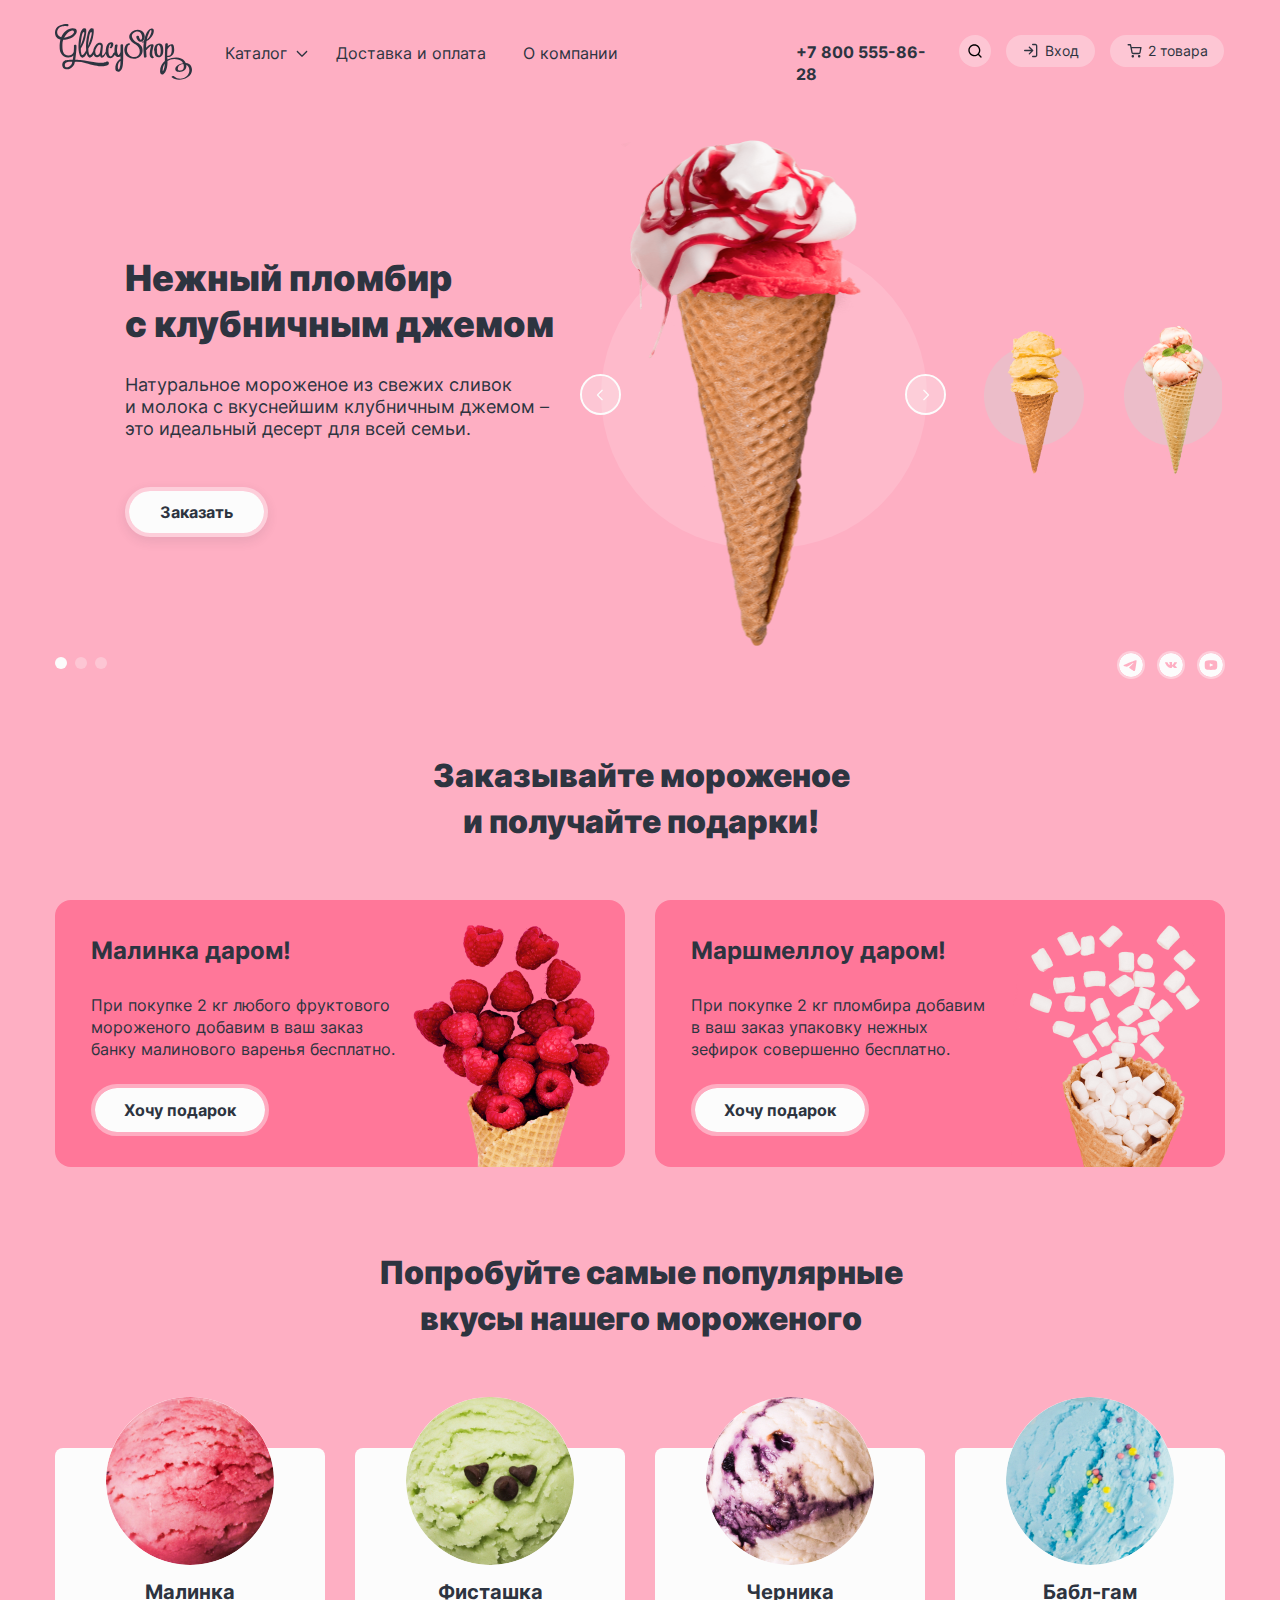
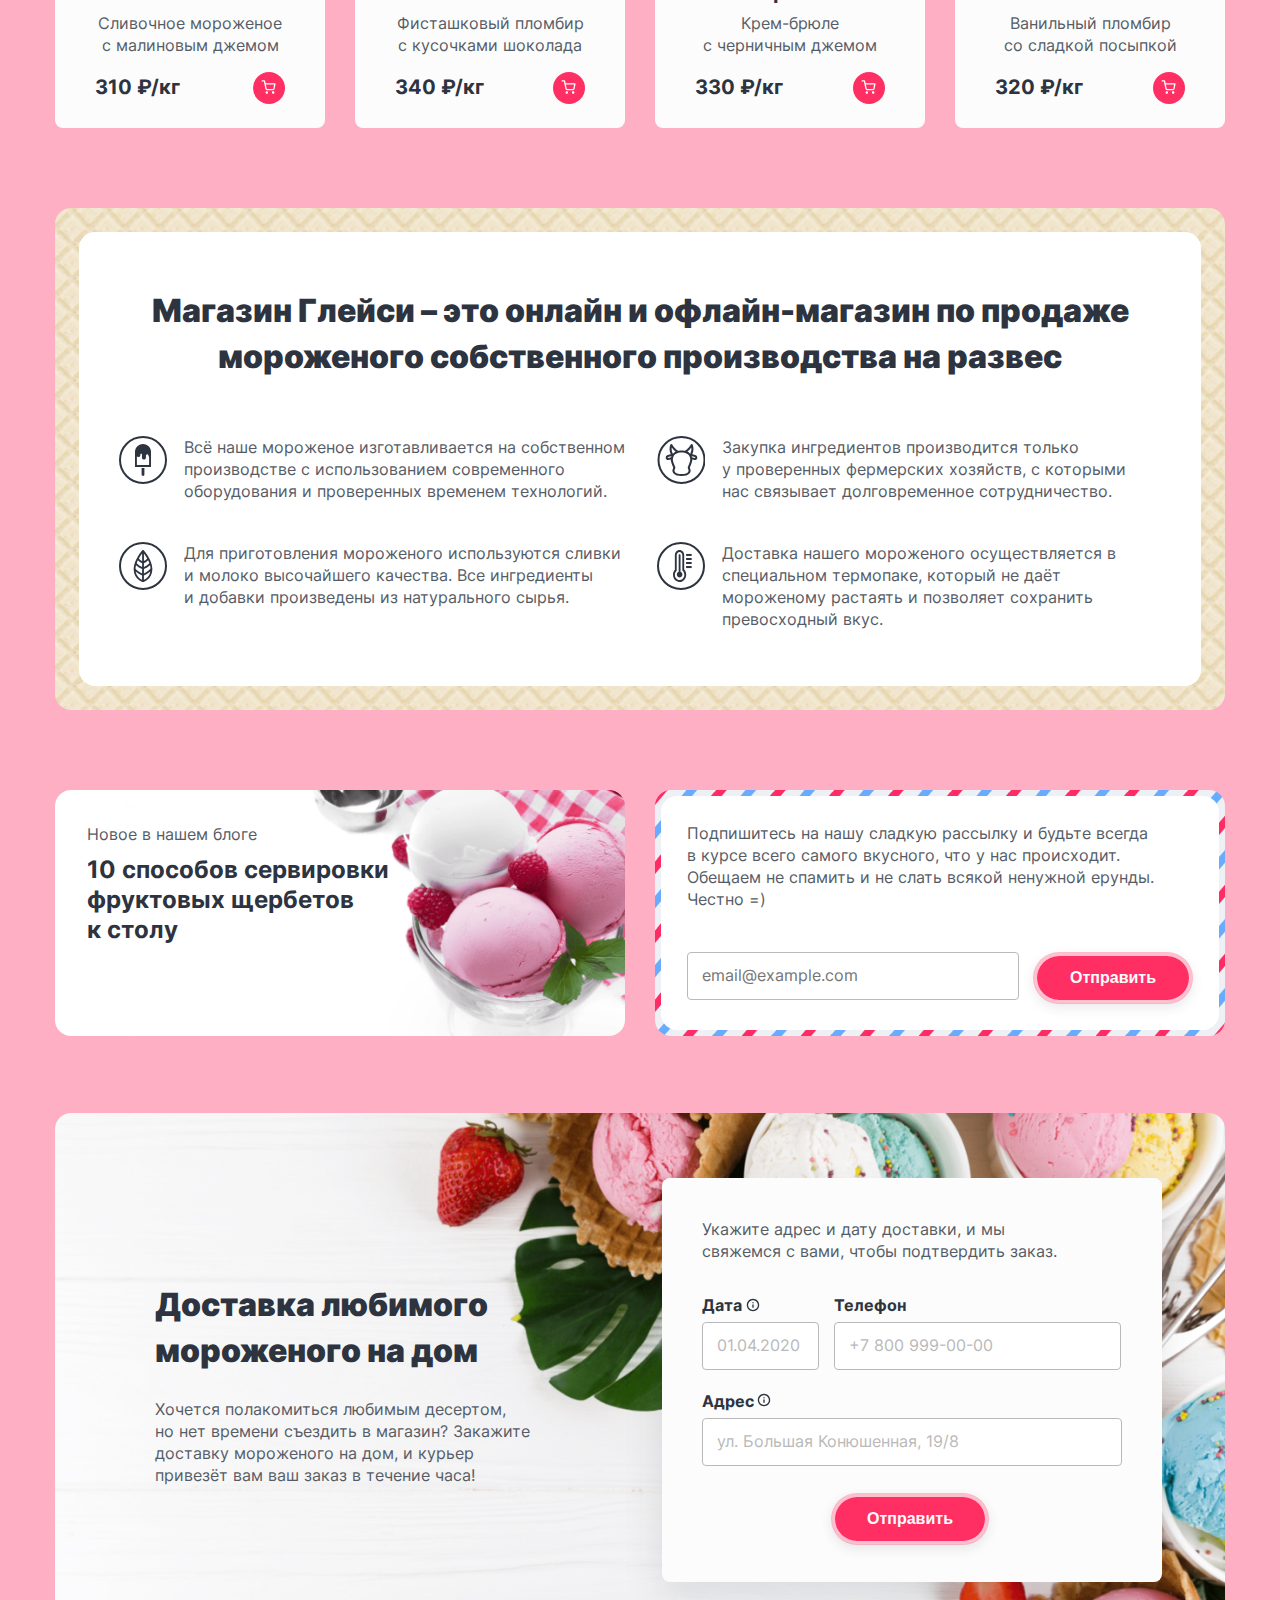
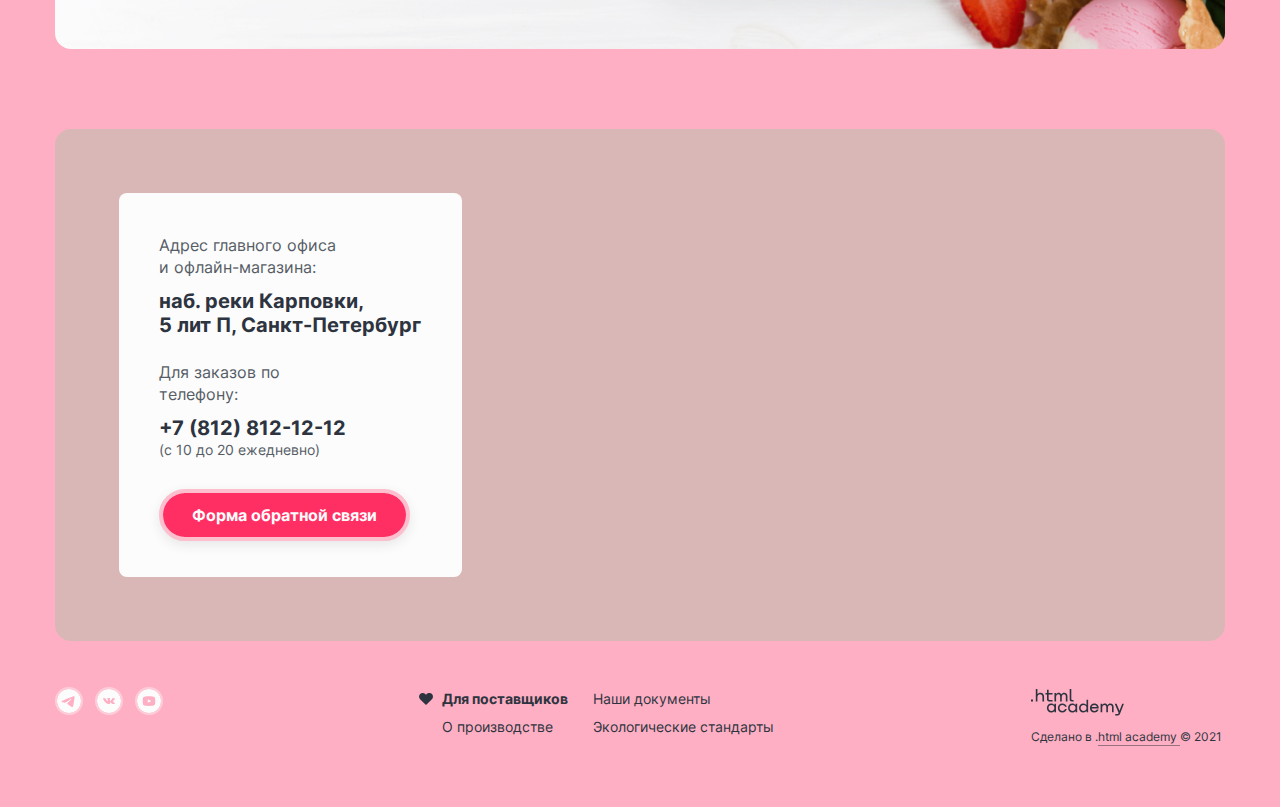
==== commit 0b9648e8: "Merge pull request #6 from fxdfh2/master" ====
--- a/index.html
+++ b/index.html
@@ -61,7 +61,7 @@
               <div class="field-list">
                 <ul class="field-wrapper">
                   <li class="field-item">
-                    <input class="field-input" type="text" placeholder="Поиск по сайту" name="field-name" required>
+                    <input class="field-input condition-input" type="text" placeholder="Поиск по сайту" name="field-name" required>
                   </li>
                 </ul>
               </div>
@@ -75,9 +75,8 @@
                   </li>
                   <li class="go-item">
                     <form action="https://echo.htmlacademy.ru" class="go-form" method="post">
-                      <input class="go-input" type="email" name="go-email" placeholder="email@example.com" required>
-                      <input class="go-input password-input" type="password" name="go-password" placeholder="123456"
-                        required>
+                      <input class="go-input condition-input" type="email" name="go-email" placeholder="email@example.com" required>
+                      <input class="go-input password-input condition-input" type="password" name="go-password" required>
                       <div class="go-container">
                         <button class="button-go red-button" type="submit">Войти</button>
                         <a href="#" class="go-text">Забыли пароль? Регистрация</a>
@@ -181,7 +180,7 @@
               </li>
             </ul>
             <ul class="slider-second-list">
-              <li class="slider-second-item red-item current-item">
+              <li class="slider-second-item red-item">
                 <img class="slider-image current-image" src="images/berry.png" alt="Клубничное мороженое">
               </li>
               <li class="slider-second-item">
@@ -337,7 +336,7 @@
               <li class="shop-description-item leaf">
                 <p class="shop-description-text">Для приготовления мороженого используются сливки и молоко высочайшего
                   качества. Все ингредиенты
-                  и добавки произведены из натурального сырья.</p>
+                 <br> и добавки произведены из натурального сырья.</p>
               </li>
               <li class="shop-description-item thermometer">
                 <p class="shop-description-text">Доставка нашего мороженого осуществляется в специальном термопаке,
@@ -361,7 +360,7 @@
                 ерунды.
                 Честно =)</p>
               <form action="https://echo.htmlacademy.ru" class="subscription-form" method="post">
-                <input class="subscription-input" type="email" placeholder="email@example.com" name="subscribe-email"
+                <input class="subscription-input condition-input" type="email" placeholder="email@example.com" name="subscribe-email"
                   required>
                 <button class="subscription-button red-button" type="submit">Отправить</button>
               </form>
@@ -384,19 +383,29 @@
               <div class="delivery-form-container">
                 <div class="delivery-data-container">
                   <label class="delivery-label date-label" for="date">Дата</label>
-                  <input type="text" class="delivery-input data-input" id="date" name="date" placeholder="01.04.2020"
+                  <button class="date-label-button" type="button">
+                    <p class="date-label-text">Укажите дату доставки</p>
+                  </button>
+                  <input type="text" class="delivery-input data-input condition-input" id="date" name="date" placeholder="01.04.2020"
                     required>
                 </div>
                 <div class="delivery-tel-container">
                   <label class="delivery-label" for="tel">Телефон</label>
-                  <input type="tel" class="delivery-input tel-input" id="tel" name="tel" placeholder="+7 800 999-00-00"
+                  <input type="tel" class="delivery-input tel-input condition-input" id="tel" name="tel" placeholder="+7 800 999-00-00"
                     required>
                 </div>
               </div>
+              <div class="adres-container">
               <label class="delivery-label date-label adress-label" for="adress">Адрес</label>
-              <input type="text" class="delivery-input adress-input" name="adress" id="adress"
+                <button class="adres-button">
+                  <p class="adres-text">
+                    Введите название улицы, дома и квартиры
+                  </p>
+                </button>
+              <input type="text" class="delivery-input adress-input condition-input" name="adress" id="adress"
                 placeholder="ул. Большая Конюшенная, 19/8" required>
-              <button class="delivery-button red-button subscription-button-span" type="submit">Отправить</button>
+              </div>
+                <button class="delivery-button red-button subscription-button-span" type="submit">Отправить</button>
             </form>
           </div>
         </section>
@@ -468,8 +477,8 @@
             <span class="visually-hidden">Закрыть модальное окно</span>
           </button>
           <form action="https://echo.htmlacademy.ru" class="modal-form" method="get">
-            <input type="text" class="modal-input" name="modal-name" placeholder="Имя и фамилия" required>
-            <input type="email" class="modal-input" name="modal-email" placeholder="email@example.com" required>
+            <input type="text" class="modal-input condition-input" name="modal-name" placeholder="Имя и фамилия" required>
+            <input type="email" class="modal-input condition-input" name="modal-email" placeholder="email@example.com" required>
             <textarea class="modal-textarea" name="modal-textarea" placeholder="В свободной форме" required></textarea>
             <button class="modal-button red-button" type="submit">Отправить</button>
           </form>
--- a/styles/styles.css
+++ b/styles/styles.css
@@ -62,6 +62,18 @@
   clip-path: inset(100%);
   clip: rect(0 0 0 0);
   overflow: hidden;
+}
+
+.background-1{
+background-color: #feafc3;
+}
+
+.background-2{
+  background-color: #69a9ff;
+}
+
+.background-3{
+  background-color: #fcc850;
 }
 
 html {
@@ -83,6 +95,20 @@
   padding-left: 154px;
 }
 
+.main-logo-link:hover{
+  opacity: 0.7;
+}
+
+.main-logo-link:focus{
+  border:none;
+  outline:2px solid #000;
+}
+
+.main-logo-link:active{
+  opacity: 0.5;
+  outline: none;
+}
+
 .main-logo-link {
   position: absolute;
   top: 24px;
@@ -281,6 +307,22 @@
   left: 0;
 }
 
+.header-catalog-item:focus-within {
+  background: var(--special-bright, #ff4a78);
+  border: none;
+  outline: 2px solid #000;
+  border-radius: 26px;
+}
+
+.header-catalog-item:focus-within .catalog-button {
+  color: #fcfcfc;
+}
+
+.header-catalog-item:focus-within .catalog-button::after {
+  background-image: url("../images/white-arrow.svg");
+  top: 9px;
+  left: 85px;
+}
 
 .header-catalog-item:hover .catalog-list,
 .header-catalog-item:focus-within .catalog-list {
@@ -313,6 +355,20 @@
   color: #2d3440;
 }
 
+.header-tel:hover{
+  opacity: 0.7;
+}
+
+.header-tel:focus{
+  border:none;
+  outline:2px solid #000;
+}
+
+.header-tel:active{
+  opacity: 0.5;
+  outline: none;
+}
+
 .header-button {
   background-color: rgba(252, 252, 252, 0.30);
   border: none;
@@ -320,8 +376,32 @@
   font-style: normal;
   font-weight: 400;
   line-height: 20px;
+  color: #2d3440;
   font-family: "Inter", sans-serif;
-}
+  display: block;
+  text-decoration: none;
+}
+
+.header-button:hover {
+  opacity: 0.6;
+  background: var(--special-bright, #ff4a78);
+  color: #fcfcfc;
+}
+
+.header-button:focus {
+  border: none;
+  outline: 2px solid #000;
+  background-color: #ff4a78;
+  color: #fcfcfc;
+  fill: #fcfcfc;
+}
+
+.header-button:active {
+  opacity: 0.3;
+  background: var(--special-bright, #FF4A78);
+  outline: none;
+}
+
 
 .search-button {
   width: 32px;
@@ -333,6 +413,8 @@
 
 .search-item {
   position: relative;
+  width: 32px;
+  height: 32px;
 }
 
 .field-list {
@@ -373,11 +455,24 @@
   color: #b9b9b9;
 }
 
+.search-button:hover {
+  fill: #fcfcfc;
+}
+
+.search-item:focus-within {
+  outline: 2px solid var(--basic-extra-dark, #2D3440);
+  background: var(--special-bright, #FF4A78);
+  box-shadow: 0 4px 12 0 rgba(45, 52, 64, 0.10);
+  border-radius: 26px;
+  fill: #fcfcfc;
+}
+
 .search-item:hover .field-list,
 .search-item:focus-within .field-list {
   display: block;
 }
 
+
 .go-button {
   padding: 6px 16px;
   box-sizing: border-box;
@@ -391,11 +486,11 @@
   width: 420px;
   min-height: 350px;
   box-sizing: border-box;
-  z-index: 20;
   top: 100%;
   left: -328px;
   display: none;
   padding-top: 10px;
+  z-index: 100;
 }
 
 .go-list-wrapper {
@@ -434,7 +529,7 @@
   font-style: normal;
   font-weight: 400;
   line-height: 20px;
-  color: #2d3440;
+  color: #b9b9b9;
 }
 
 .password-input {
@@ -459,6 +554,7 @@
   font-weight: 700;
   line-height: 20px;
   font-family: "Inter", sans-serif;
+  cursor: pointer;
 }
 
 .go-container {
@@ -481,9 +577,8 @@
   align-self: flex-end;
 }
 
-.go-top-item:hover .go-list,
-.go-top-item:focus-within .go-list {
-  display: block;
+.go-top-item {
+  height: 32px;
 }
 
 .go-button::before {
@@ -494,10 +589,41 @@
   top: 7px;
   left: 17px;
   background-image: url("../images/log-in.svg");
-}
-
-.red-button:hover .button-go-span {
-  color: #2d3440;
+  z-index: 5;
+}
+
+.go-button:hover::before {
+  background-image: url("../images/white-log-in.svg")
+}
+
+
+.go-top-item:focus-within {
+  border-radius: 26px;
+  outline: 2px solid var(--basic-extra-dark, #2D3440);
+  background: var(--special-extra-bright, #FF2F64);
+  box-shadow: 0 4px 12px 0 rgba(45, 52, 64, 0.10);
+  border: none;
+  color: #fcfcfc;
+  background-repeat: no-repeat;
+  background-position: 16px 8px;
+  z-index: 10000;
+}
+
+.go-top-item:focus-within .go-button {
+  color: #fcfcfc;
+}
+
+.go-top-item:focus-within .go-button::before {
+  background-image: url("../images/white-log-in.svg");
+}
+
+.go-top-item:hover .go-list,
+.go-top-item:focus-within .go-list {
+  display: block;
+}
+
+.two-top-item {
+  align-self: flex-start;
 }
 
 .two-button {
@@ -526,11 +652,7 @@
   border-radius: 4px;
   background-color: #fcfcfc;
   list-style: none;
-}
-
-.two-top-item:hover .two-list,
-.two-top-item:focus-within .two-list {
-  display: block;
+  z-index: 20;
 }
 
 .two-item {
@@ -576,7 +698,6 @@
 .two-text-container {
   width: 87px;
 }
-
 
 .two-text {
   margin: 0;
@@ -606,6 +727,7 @@
   background-repeat: no-repeat;
   border: none;
   align-self: center;
+  cursor: pointer;
 }
 
 .two-item-container {
@@ -643,7 +765,6 @@
   color: #2d3440;
 }
 
-
 .two-button::before {
   content: "";
   position: absolute;
@@ -654,58 +775,45 @@
   background-image: url("../images/black-cart.svg");
 }
 
-.header-button {
-  font-size: 14px;
-  font-style: normal;
-  font-weight: 400;
-  line-height: 20px;
-  color: #2d3440;
-  font-family: "Inter", sans-serif;
-  display: block;
-  text-decoration: none;
-}
-
-.header-button:hover {
-  opacity: 0.6;
-  background: var(--special-bright, #ff4a78);
-  color: #fcfcfc;
-}
-
-.search-button:hover {
-  fill: #fcfcfc;
-}
-
-.go-button:hover::before {
-  background-image: url("../images/white-log-in.svg")
+.two-button:focus::before {
+  background-image: url("../images/white-cart.svg");
 }
 
 .two-button:hover::before {
   background-image: url("../images/white-cart.svg");
 }
 
-.header-button:focus {
-  border: none;
-  outline: 2px solid #000;
-  background-color: #ff4a78;
+.two-top-item:focus-within {
+  border-radius: 26px;
+  outline: 2px solid var(--basic-extra-dark, #2D3440);
+  background: var(--special-extra-bright, #FF2F64);
+  box-shadow: 0 4px 12px 0 rgba(45, 52, 64, 0.10);
+  border: none;
+}
+
+.two-top-item:focus-within .two-button {
   color: #fcfcfc;
 }
 
-.search-button:focus {
-  fill: #fcfcfc;
-}
-
-.go-button:focus::before {
-  background-image: url("../images/white-log-in.svg")
-}
-
-.two-button:focus::before {
+.two-top-item:focus-within .two-button::before {
   background-image: url("../images/white-cart.svg");
 }
 
-.header-button:active {
-  opacity: 0.3;
-  background: var(--special-bright, #FF4A78);
-  outline: none;
+.two-top-item:hover .two-list,
+.two-top-item:focus-within .two-list {
+  display: block;
+  z-index: 100;
+}
+
+.empty-button {
+  font-size: 14px;
+  font-style: normal;
+  font-weight: 400;
+  line-height: 20px;
+  font-family: "Inter", sans-serif;
+  text-decoration: none;
+  color: #fcfcfc;
+  text-align: center;
 }
 
 .slider-top-container {
@@ -771,7 +879,7 @@
 .title-text {
   margin: 0;
   padding: 0;
-  margin-bottom: 28px;
+  margin-bottom: 27px;
   font-size: 36px;
   font-style: normal;
   font-weight: 900;
@@ -804,13 +912,13 @@
   padding-top: 9px;
   display: flex;
   justify-content: flex-start;
-  gap: 49px;
   overflow: hidden;
-  max-width: 700px;
+  width: 623px;
 }
 
 .slider-second-item {
   position: relative;
+  margin-right: 40px;
 }
 
 .slider-second-item::before {
@@ -827,27 +935,27 @@
 
 .red-item {
   position: relative;
+  margin-right: 57px;
 }
 
 .red-item::before {
   content: "";
   position: absolute;
-  width: 328px;
-  height: 312px;
+  width: 326px;
+  height: 306px;
   background-color: #ffcbd8;
-  top: 105px;
-  left: 0;
+  top: 103px;
+  left: 2px;
   border-radius: 327.154px;
   z-index: -1;
 }
-
 
 .slider-image {
   width: 100px;
   height: 150px;
-  opacity: 0.4;
   padding-top: 186px;
   position: relative;
+  opacity: 1;
 }
 
 .current-image {
@@ -920,6 +1028,7 @@
   opacity: 0.3;
   border-radius: 100px;
   border: none;
+  cursor: pointer;
 }
 
 .bullit-button:hover {
@@ -1136,6 +1245,7 @@
   border-radius: 26px;
   border: none;
   fill: #fcfcfc;
+  cursor: pointer;
 }
 
 .popular-container-button:hover {
@@ -1244,7 +1354,7 @@
   justify-content: flex-start;
   flex-wrap: wrap;
   gap: 30px;
-  margin-bottom: 80px;
+  margin-bottom: 77px;
 }
 
 .subscription-first-container {
@@ -1329,11 +1439,16 @@
   line-height: 20px;
   padding: 12px 33px;
   box-sizing: border-box;
+  cursor: pointer;
 }
 
 .red-button:hover {
   border: 4px solid var(--special-extra-bright, #ff2f64);
   background: rgba(252, 252, 252, 0.30);
+  color: #2d3440;
+}
+
+.red-button:hover .button-go-span {
   color: #2d3440;
 }
 
@@ -1371,7 +1486,7 @@
 
 .subscription-input {
   width: 332px;
-  min-height: 48px;
+  height: 48px;
   border-radius: 4px;
   border: 1px solid #b9b9b9;
   padding: 16px 14px;
@@ -1391,9 +1506,9 @@
   justify-content: flex-start;
   flex-wrap: wrap;
   gap: 136px;
-  margin-bottom: 78px;
-  padding-top: 64px;
-  padding-bottom: 64px;
+  margin-bottom: 80px;
+  padding-top: 65px;
+  padding-bottom: 67px;
   border-radius: 16px;
   background: url("../images/flower-image.jpg");
   background-position: 0 -146px;
@@ -1417,7 +1532,7 @@
 
 .delivery-first-container {
   width: 371px;
-  padding-top: 106px;
+  padding-top: 104px;
   padding-left: 100px;
 }
 
@@ -1428,7 +1543,7 @@
   box-shadow: 0 15px 40px 0 rgba(45, 52, 64, 0.12);
   padding: 40px;
   box-sizing: border-box;
-  padding-bottom: 39px;
+  padding-bottom: 37px;
 }
 
 .delivery-text {
@@ -1450,23 +1565,127 @@
   margin-bottom: 6px;
 }
 
+.delivery-data-container {
+  position: relative;
+}
+
 .date-label {
   position: relative;
 }
 
-.date-label::before {
+.date-label-text {
+  font-size: 12px;
+  font-style: normal;
+  font-weight: 400;
+  line-height: 16px;
+  width: 100px;
+  height: 36px;
+  border: 1px solid #b9b9b9;
+  padding: 3px 8px;
+  box-sizing: border-box;
+  position: absolute;
+  z-index: 10;
+  background-color: #ffffff;
+  text-align: center;
+  top: -25px;
+  left: 25px;
+  display: none;
+}
+
+.date-label-text::before {
   content: "";
+  position: absolute;
+  width: 10px;
+  height: 10px;
+  border-left: 1px solid #b9b9b9;
+  border-bottom: 1px solid #b9b9b9;
+  background-color: #ffffff;
+  transform: rotate(45deg);
+  top: 12px;
+  left: -7px;
+}
+
+.date-label-button {
   position: absolute;
   width: 14px;
   height: 14px;
   top: 4px;
   left: 44px;
   background-image: url("../images/Info.svg");
-}
-
-.adress-label::before {
+  border: none;
+  background-color: transparent;
+}
+
+.date-label-button:hover .date-label-text {
+  display: block;
+}
+
+.date-label-button:focus {
+  border: none;
+  outline: none;
+}
+
+.date-label-button:focus-within .date-label-text {
+  display: block;
+}
+
+.adres-container {
+  position: relative;
+}
+
+.adres-button {
+  position: absolute;
+  top: 3px;
+  left: 55px;
+  background-image: url("../images/Info.svg");
+  border: none;
+  width: 14px;
+  height: 14px;
+  background-color: transparent;
+}
+
+.adres-text {
+  font-size: 12px;
+  font-style: normal;
+  font-weight: 400;
+  line-height: 16px;
+  border: 1px solid #b9b9b9;
+  padding: 10px 8px;
+  box-sizing: border-box;
+  position: absolute;
+  z-index: 10;
+  background-color: #ffffff;
+  width: 169px;
+  height: 52px;
+  top: -30px;
+  left: 25px;
+  display: none;
+}
+
+.adres-text::before {
   content: "";
-  left: 56px;
+  position: absolute;
+  width: 10px;
+  height: 10px;
+  border-left: 1px solid #b9b9b9;
+  border-bottom: 1px solid #b9b9b9;
+  background-color: #ffffff;
+  transform: rotate(45deg);
+  top: 14px;
+  left: -7px;
+}
+
+.adres-button:hover .adres-text {
+  display: block;
+}
+
+.adres-button:focus-within {
+  border: none;
+  outline: none;
+}
+
+.adres-button:focus-within .adres-text {
+  display: block
 }
 
 .delivery-form-container {
@@ -1474,7 +1693,7 @@
   justify-content: flex-start;
   flex-wrap: wrap;
   gap: 15px;
-  margin-bottom: 19px;
+  margin-bottom: 20px;
 }
 
 .delivery-input {
@@ -1487,6 +1706,7 @@
   font-style: normal;
   font-weight: 400;
   line-height: 20px;
+  height: 48px;
 }
 
 .delivery-input::placeholder {
@@ -1508,6 +1728,7 @@
   margin-left: 129px;
   max-width: 200px;
   background-clip: padding-box;
+  cursor: pointer;
 }
 
 .data-input {
@@ -1520,7 +1741,7 @@
 
 .adress-input {
   width: 420px;
-  margin-bottom: 24px;
+  margin-bottom: 27px;
 }
 
 .contacts {
@@ -1528,10 +1749,9 @@
   background: url("../images/ice-cream-image.jpg");
   background-position: 0 -84px;
   border-radius: 16px;
-  padding-top: 64px;
   background-repeat: no-repeat;
   background-size: 1170px auto;
-  padding-bottom: 80px;
+  padding-bottom: 64px;
   background-color: #dab7b7;
 }
 
@@ -1541,8 +1761,8 @@
   padding: 40px;
   box-sizing: border-box;
   border-radius: 8px;
-  padding-top: 42px;
-  padding-bottom: 37px;
+  padding-top: 41px;
+  padding-bottom: 51px;
 }
 
 .adress-text {
@@ -1665,12 +1885,13 @@
   display: flex;
   justify-content: flex-start;
   gap: 257px;
+  padding-top: 2px;
 }
 
 .information-container {
   display: flex;
   padding-left: 27px;
-  padding-top: 3px;
+  padding-top: 2px;
   justify-content: flex-start;
   gap: 25px;
 }
@@ -1693,6 +1914,20 @@
 .information-link {
   text-decoration: none;
   color: #2d3440;
+}
+
+.information-link:hover {
+  opacity: 0.7;
+}
+
+.information-link:focus {
+  border: none;
+  outline: 2px solid var(--basic-extra-dark, #2D3440);
+}
+
+.information-link:active {
+  opacity: 0.3;
+  outline: none;
 }
 
 .current-chapter {
@@ -1710,8 +1945,22 @@
   left: -24px;
 }
 
-.footer-image {
-  margin-bottom: 9px;
+.html-academy-link{
+  margin-bottom: 8px;
+}
+
+.html-academy-link:hover{
+  opacity: 0.7;
+}
+
+.html-academy-link:focus{
+  border:none;
+  outline:2px solid #000;
+}
+
+.html-academy-link:active{
+  opacity: 0.5;
+  outline: none;
 }
 
 .footer-text {
@@ -1741,11 +1990,25 @@
   color: #2d3440;
 }
 
+.html-text:hover{
+  opacity: 0.7;
+}
+
+.html-text:focus{
+  border:none;
+  outline:2px solid #000;
+}
+
+.html-text:active{
+  opacity: 0.5;
+  outline: none;
+}
+
 .html-academy-container {
   display: flex;
   width: 193px;
   flex-wrap: wrap;
-
+  padding-top: 2px;
 }
 
 /*Модальное окно
@@ -1756,9 +2019,8 @@
   left: 0;
   width: 100%;
   height: 100%;
-  background: rgba(0, 0, 0, 0.3);
+  background: rgba(45, 52, 64, 0.3);
   z-index: 100;
-  padding-top: 50px;
   display: none;
 }
 
@@ -1800,6 +2062,7 @@
   border: none;
   background-color: transparent;
   background-position: 2px 2px;
+  cursor: pointer;
 }
 
 .modal-input {
@@ -1828,29 +2091,29 @@
   font-family: "Inter", sans-serif;
 }
 
-.modal-input:hover {
+.condition-input:hover {
   border: 1px solid var(--basic-extra-dark, #2D3440);
 }
 
-.modal-input:hover::placeholder {
-  color: #2d3440;
-}
-
-.modal-input:focus {
+.condition-input:hover::placeholder {
+  color: #2d3440;
+}
+
+.condition-input:focus {
   border: none;
   outline: 2px solid var(--basic-extra-dark, #2D3440);
 }
 
-.modal-input:focus::placeholder {
-  color: #2d3440;
-}
-
-.modal-input:disabled {
+.condition-input:focus::placeholder {
+  color: #2d3440;
+}
+
+.condition-input:disabled {
   border: 1px solid var(--basic-neutral, #B9B9B9);
   background: var(--basic-light, #E7E7E7);
 }
 
-.modal-input:disabled::placeholder {
+.condition-input:disabled::placeholder {
   color: #2d3440;
   opacity: 0.65;
 }
@@ -2016,7 +2279,7 @@
   flex-wrap: wrap;
   justify-content: flex-start;
   gap: 14px 24px;
-  margin-bottom: 44px;
+  margin-bottom: 43px;
 }
 
 .filter-catalog-part {
@@ -2026,8 +2289,41 @@
 }
 
 .filter-catalog-part-title {
-  margin-bottom: 7px;
+  margin-bottom: 9px;
   padding-left: 15px;
+  font-size: 14px;
+  font-style: normal;
+  font-weight: 400;
+  line-height: 20px;
+}
+
+.legend-container {
+  display: flex;
+  gap: 3px;
+}
+
+.legend-input {
+  padding: 0;
+  margin: 0;
+  width: 50px;
+  background: var(--special-light, #FEAFC3);
+  border: none;
+  vertical-align: top;
+  align-self: flex-start;
+  padding-top: 4px;
+}
+
+.legend-input::placeholder {
+  font-size: 14px;
+  font-style: normal;
+  font-weight: 400;
+  line-height: 20px;
+  font-family: "Inter", sans-serif;
+  color: #2d3440;
+}
+
+.hundred-input {
+  width: 39px;
 }
 
 .filter-catalog-part-list {
@@ -2057,6 +2353,7 @@
   width: 16px;
   height: 16px;
   background-image: url("../images/radio.svg");
+  cursor: pointer;
 }
 
 .variants-radio:hover {
@@ -2092,6 +2389,7 @@
   width: 16px;
   height: 16px;
   background-image: url("../images/checkbox.svg");
+  cursor: pointer;
 }
 
 .composition-input:hover {
@@ -2139,6 +2437,7 @@
   background-image: url("../images/arrow-down.svg");
   background-position: 167px 9px;
   background-repeat: no-repeat;
+  cursor: pointer;
 }
 
 .result-select:hover {
@@ -2237,7 +2536,7 @@
   font-weight: 700;
   line-height: 20px;
   max-width: 200px;
-  padding: 8px 46px;
+  padding: 8px 55px;
   border-radius: 20px;
   border: 2px solid var(--basic-extra-light, #FCFCFC);
   background: rgba(252, 252, 252, 0.30);
@@ -2245,6 +2544,7 @@
   text-decoration: none;
   color: #2D3440;
   align-self: flex-end;
+  margin-left: -11px;
 }
 
 .form-button:hover {
@@ -2274,9 +2574,9 @@
   list-style: none;
   display: grid;
   grid-template-columns: 270px 270px 270px 270px;
-  gap: 37px 31px;
+  gap: 38px 31px;
   border-radius: 8px;
-  margin-bottom: 54px;
+  margin-bottom: 53px;
 }
 
 .variants-item {
@@ -2379,6 +2679,21 @@
   box-sizing: border-box;
 }
 
+.pagination-link:hover {
+  opacity: 0.5;
+}
+
+.pagination-link:focus {
+  border-radius: 50%;
+  border: none;
+  outline: 2px solid var(--basic-extra-dark, #2D3440);
+}
+
+.pagination-link:active {
+  opacity: 0.3;
+  outline: none;
+}
+
 .current-pagination {
   background-color: #fcfcfc;
   border-radius: 50px;
@@ -2387,6 +2702,7 @@
 
 .current-pagination:hover {
   background: var(--basic-extra-light-hover, rgba(252, 252, 252, 0.50));
+  opacity: 1;
 }
 
 .current-pagination:focus {
@@ -2410,6 +2726,21 @@
   margin-top: 18px;
 }
 
+.button-prev:hover {
+  opacity: 0.7;
+}
+
+.button-prev:focus {
+  border: none;
+  outline: 2px solid var(--basic-extra-dark, #2D3440);
+}
+
+.button-prev:active {
+  opacity: 0.3;
+  outline: none;
+  border: none;
+}
+
 .button-next {
   width: 16px;
   height: 16px;
@@ -2419,8 +2750,22 @@
   margin-top: 18px;
 }
 
+.button-next:hover {
+  opacity: 0.5;
+}
+
+.button-next:focus {
+  border: none;
+  outline: 2px solid var(--basic-extra-dark, #2D3440);
+}
+
+.button-next:active {
+  opacity: 0.3;
+  outline:none;
+}
+
 .pagination-button {
-  padding: 11px 32px;
+  padding: 12px 32px;
   border-radius: 26px;
   border: 4px solid rgba(252, 252, 252, 0.40);
   background-color: #FCFCFC;
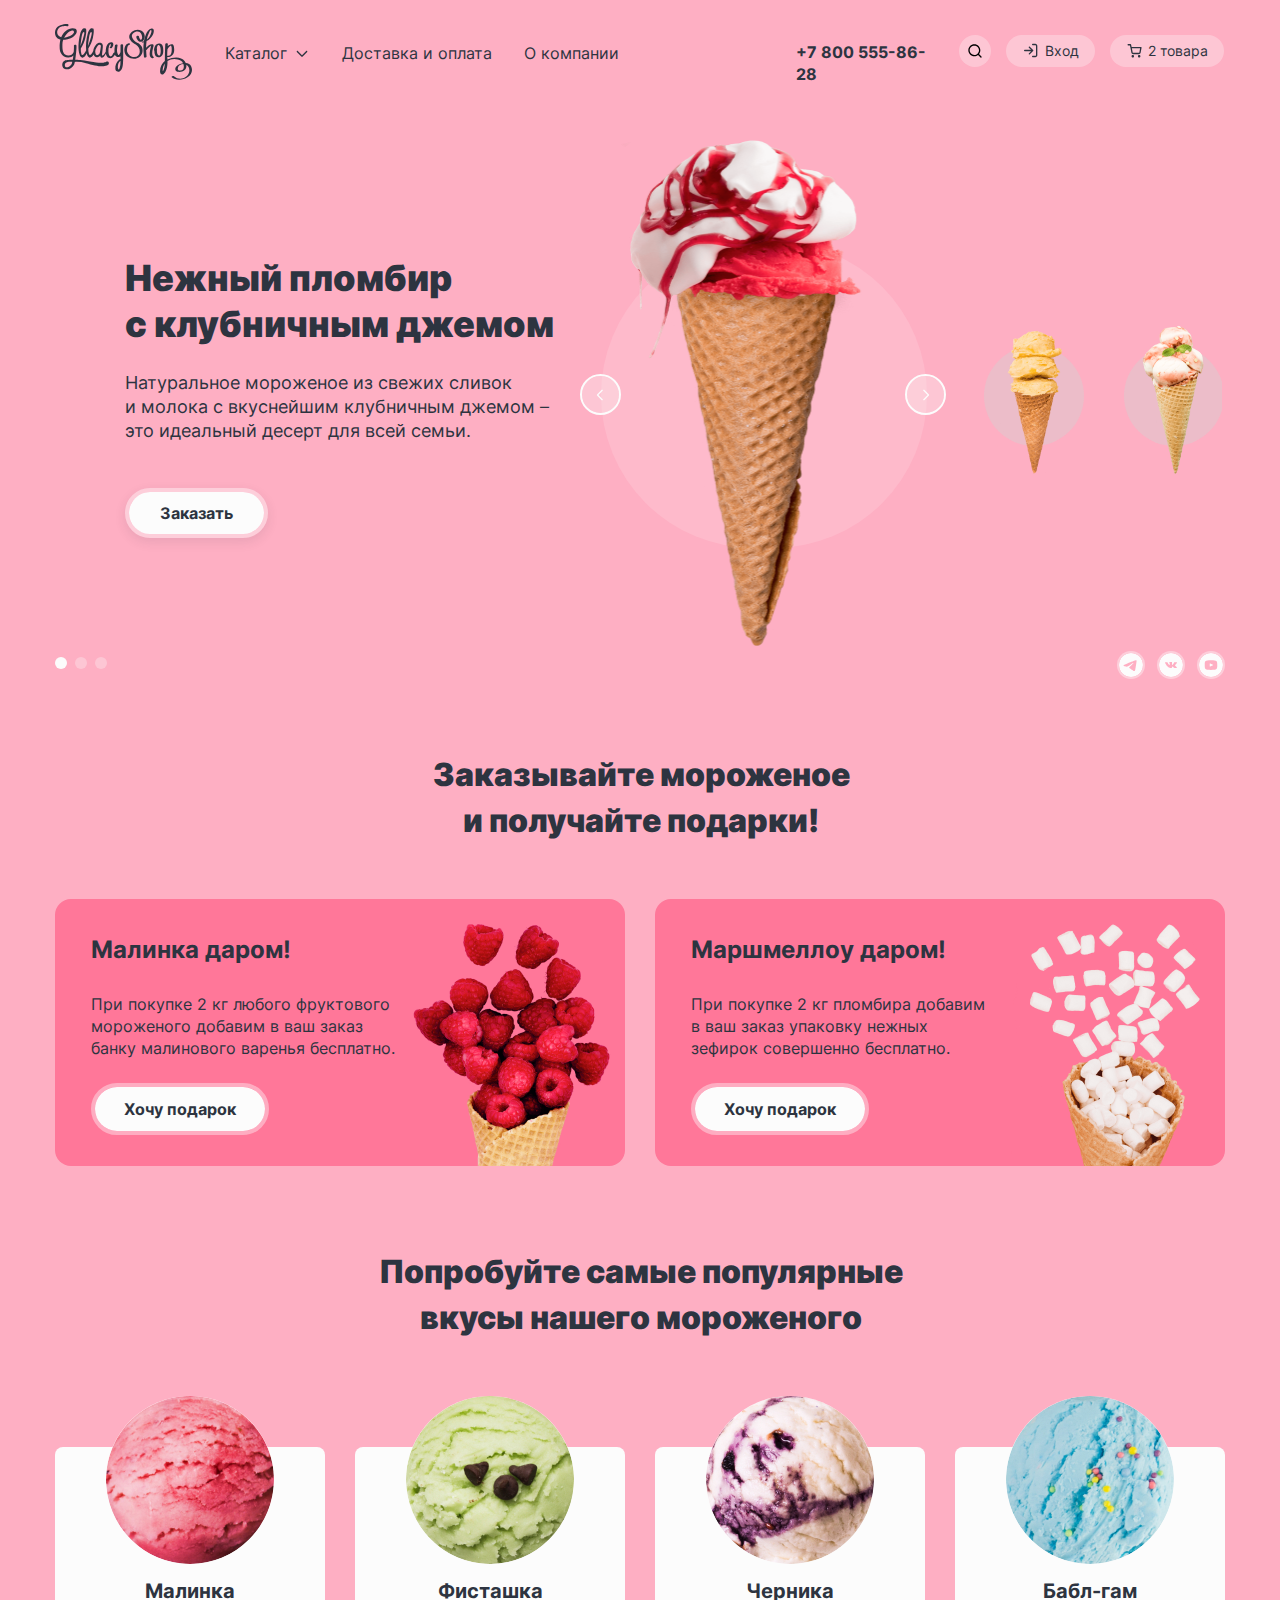
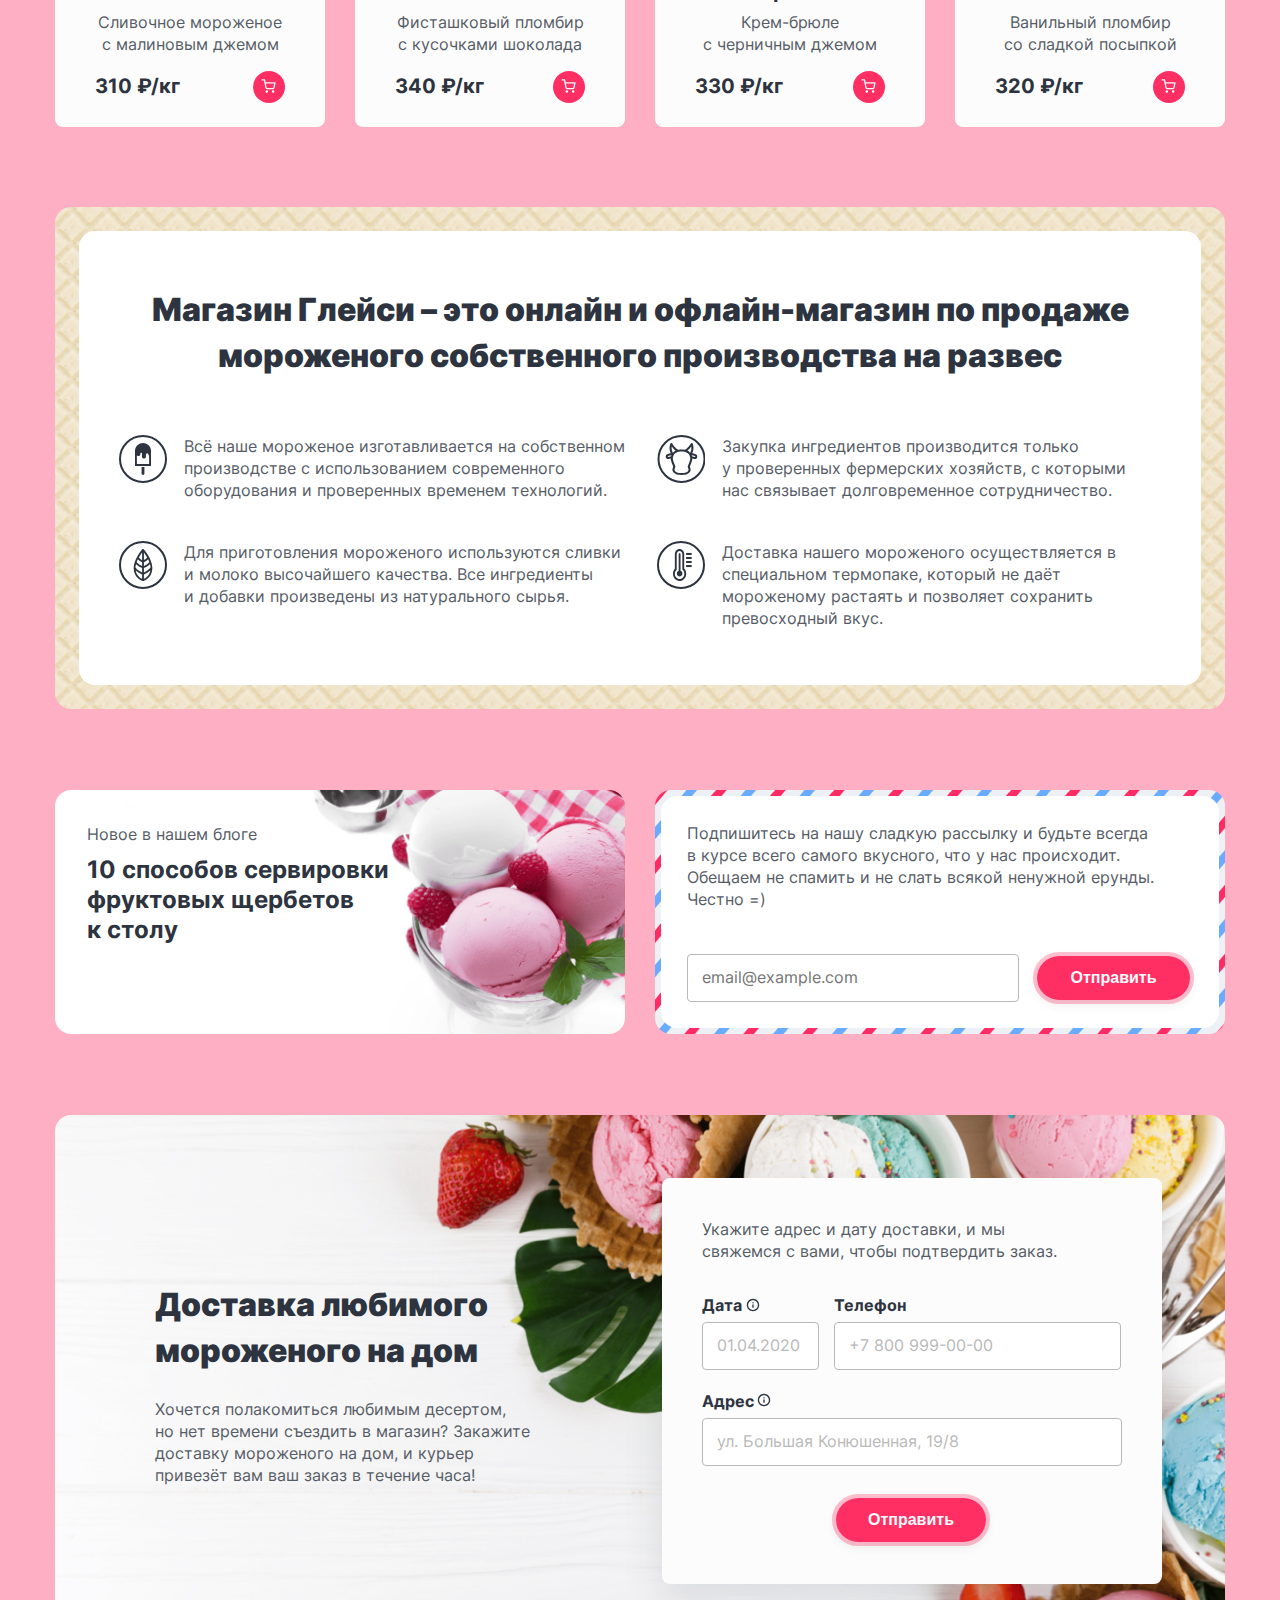
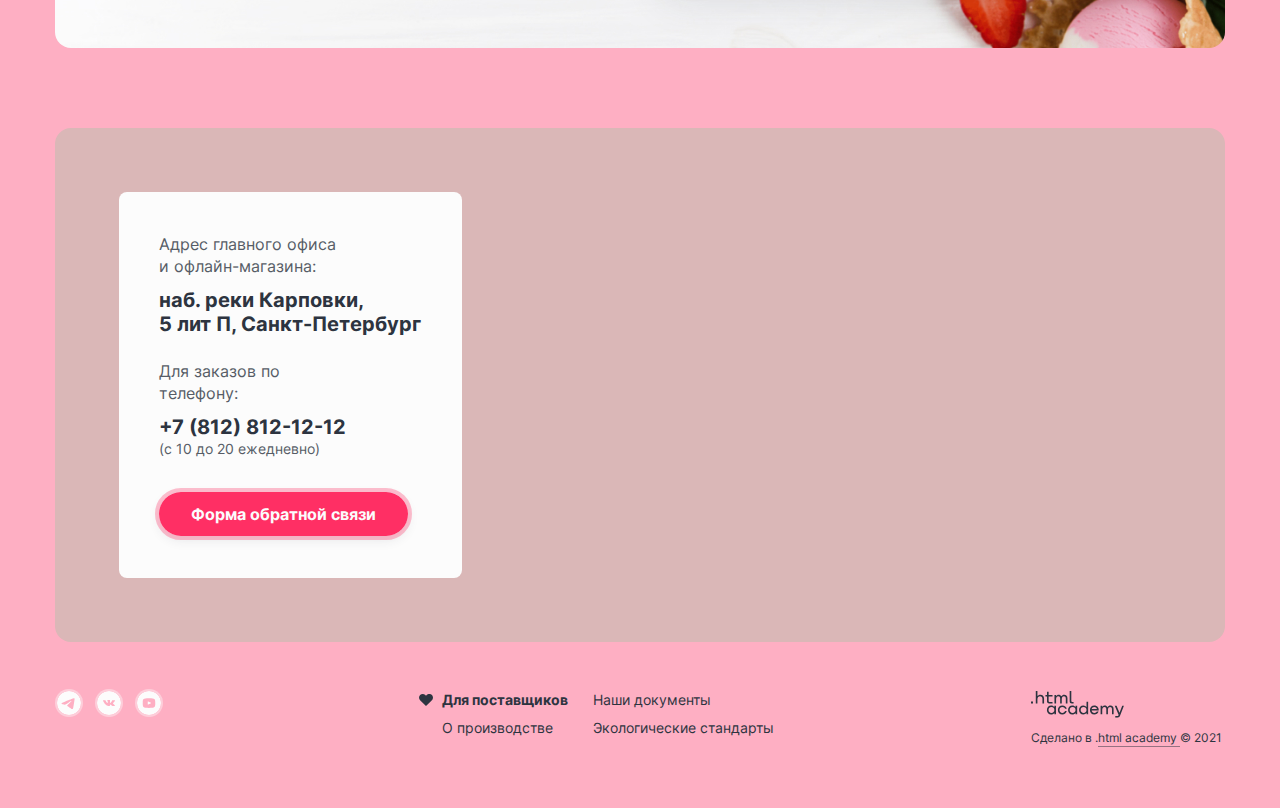
==== commit 76106bf1: "Merge pull request #7 from fxdfh2/master" ====
--- a/index.html
+++ b/index.html
@@ -76,7 +76,7 @@
                   <li class="go-item">
                     <form action="https://echo.htmlacademy.ru" class="go-form" method="post">
                       <input class="go-input condition-input" type="email" name="go-email" placeholder="email@example.com" required>
-                      <input class="go-input password-input condition-input" type="password" name="go-password" required>
+                      <input class="go-input password-input condition-input" type="password" name="go-password" placeholder="Введите пароль" value="000000" required>
                       <div class="go-container">
                         <button class="button-go red-button" type="submit">Войти</button>
                         <a href="#" class="go-text">Забыли пароль? Регистрация</a>
@@ -93,7 +93,7 @@
                   <li class="two-item">
                     <p class="two-title">Корзина</p>
                   </li>
-                  <li class="two-item raspbery-item">
+                  <li class="two-item raspbery-item raspbery-top-item">
                     <div class="raspberry-top-container">
                       <img class="two-image" src="images/small-raspberry.png" width="46" height="46"
                         alt="Малиновое мороженое">
@@ -102,7 +102,7 @@
                         <p class="two-small-text">1 кг х 310 ₽</p>
                       </div>
                     </div>
-                    <div class="raspberry-bottom-container">
+                    <div class="raspberry-bottom-container more-container">
                       <p class="two-price">310 ₽</p>
                       <button class="two-button-container" type="button">
                         <span class="visually-hidden">Убрать товар</span>
@@ -115,11 +115,11 @@
                         alt="Малиновое мороженое">
                       <div class="two-text-container">
                         <p class="two-text">Бабл-гам</p>
-                        <p class="two-small-text">1 кг х 310 ₽</p>
+                        <p class="two-small-text">1,5 кг х 320 ₽</p>
                       </div>
                     </div>
-                    <div class="raspberry-bottom-container raspberry-bottom-container">
-                      <p class="two-price">310 ₽</p>
+                    <div class="raspberry-bottom-container">
+                      <p class="two-price">480 ₽</p>
                       <button class="two-button-container" type="button">
                         <span class="visually-hidden">Убрать товар</span>
                       </button>
@@ -150,12 +150,14 @@
                 <path fill-rule="evenodd" clip-rule="evenodd"
                   d="M9.71044 13.1352C9.97014 13.3949 10.3912 13.3949 10.6509 13.1352C10.9106 12.8755 10.9106 12.4545 10.6509 12.1948L6.44961 7.99351L10.6509 3.79219C10.9106 3.53249 10.9106 3.11144 10.6509 2.85174C10.3912 2.59204 9.97017 2.59204 9.71048 2.85174L5.04176 7.52045C5.04081 7.52139 5.03987 7.52233 5.03892 7.52328C4.77922 7.78298 4.77922 8.20403 5.03892 8.46373L9.71044 13.1352Z" />
               </svg>
+              <span class="visually-hidden">Предыдущий слайд</span>
             </button>
             <button class="slider-list-button next-button" type="button">
               <svg class="slider-svg" width="17" height="16" viewBox="0 0 17 16" xmlns="http://www.w3.org/2000/svg">
                 <path fill-rule="evenodd" clip-rule="evenodd"
                   d="M7.28956 2.86476C7.02986 2.60506 6.60881 2.60506 6.34911 2.86476C6.08941 3.12446 6.08941 3.54551 6.34911 3.80521L10.5504 8.00649L6.34907 12.2078C6.08937 12.4675 6.08937 12.8886 6.34907 13.1483C6.60877 13.408 7.02982 13.408 7.28952 13.1483L11.9582 8.47955C11.9592 8.47861 11.9601 8.47767 11.9611 8.47672C12.2208 8.21702 12.2208 7.79597 11.9611 7.53627L7.28956 2.86476Z" />
               </svg>
+              <span class="visually-hidden">Следующий слайд</span>
             </button>
             <ul class="slider-first-list">
               <li class="slider-first-item current-item">
@@ -264,6 +266,7 @@
                     <path fill-rule="evenodd" clip-rule="evenodd"
                       d="M1.16667 1.25C0.798477 1.25 0.5 1.54848 0.5 1.91667C0.5 2.28486 0.798477 2.58333 1.16667 2.58333H2.93794L3.40537 4.91872C3.40821 4.93667 3.41176 4.95438 3.416 4.97182L4.38338 9.80515L4.3835 9.80571C4.46706 10.2257 4.69562 10.603 5.02921 10.8715C5.36111 11.1387 5.77595 11.2813 6.20183 11.2748H11.8225C12.2484 11.2813 12.6633 11.1387 12.9952 10.8715C13.3289 10.6029 13.5575 10.2254 13.641 9.80515L13.641 9.80515L13.642 9.80016L14.5691 4.93872C14.6063 4.74355 14.5545 4.54195 14.4279 4.38887C14.3012 4.23578 14.1129 4.14716 13.9142 4.14716H4.61072L4.1381 1.78583C4.07574 1.47426 3.80215 1.25 3.4844 1.25H1.16667ZM5.69098 9.54444L4.87759 5.4805H13.1084L12.3328 9.54736C12.31 9.65988 12.2485 9.7609 12.1591 9.83291C12.0691 9.90535 11.9565 9.94383 11.841 9.94162L11.841 9.94149H11.8282H6.19614V9.94137L6.18337 9.94162C6.06787 9.94383 5.95528 9.90535 5.8653 9.83291C5.77531 9.76048 5.71368 9.6587 5.69117 9.5454L5.69098 9.54444ZM4.55739 13.5054C4.55739 12.8175 5.1151 12.2597 5.80307 12.2597C6.49105 12.2597 7.04876 12.8175 7.04876 13.5054C7.04876 14.1934 6.49105 14.7511 5.80307 14.7511C5.1151 14.7511 4.55739 14.1934 4.55739 13.5054ZM10.9307 13.5054C10.9307 12.8175 11.4884 12.2597 12.1764 12.2597C12.8644 12.2597 13.4221 12.8175 13.4221 13.5054C13.4221 14.1934 12.8644 14.7511 12.1764 14.7511C11.4884 14.7511 10.9307 14.1934 10.9307 13.5054Z" />
                   </svg>
+                  <span class="visually-hidden">Добавить в корзину</span>
                 </button>
               </div>
             </li>
@@ -281,6 +284,7 @@
                     <path fill-rule="evenodd" clip-rule="evenodd"
                       d="M1.16667 1.25C0.798477 1.25 0.5 1.54848 0.5 1.91667C0.5 2.28486 0.798477 2.58333 1.16667 2.58333H2.93794L3.40537 4.91872C3.40821 4.93667 3.41176 4.95438 3.416 4.97182L4.38338 9.80515L4.3835 9.80571C4.46706 10.2257 4.69562 10.603 5.02921 10.8715C5.36111 11.1387 5.77595 11.2813 6.20183 11.2748H11.8225C12.2484 11.2813 12.6633 11.1387 12.9952 10.8715C13.3289 10.6029 13.5575 10.2254 13.641 9.80515L13.641 9.80515L13.642 9.80016L14.5691 4.93872C14.6063 4.74355 14.5545 4.54195 14.4279 4.38887C14.3012 4.23578 14.1129 4.14716 13.9142 4.14716H4.61072L4.1381 1.78583C4.07574 1.47426 3.80215 1.25 3.4844 1.25H1.16667ZM5.69098 9.54444L4.87759 5.4805H13.1084L12.3328 9.54736C12.31 9.65988 12.2485 9.7609 12.1591 9.83291C12.0691 9.90535 11.9565 9.94383 11.841 9.94162L11.841 9.94149H11.8282H6.19614V9.94137L6.18337 9.94162C6.06787 9.94383 5.95528 9.90535 5.8653 9.83291C5.77531 9.76048 5.71368 9.6587 5.69117 9.5454L5.69098 9.54444ZM4.55739 13.5054C4.55739 12.8175 5.1151 12.2597 5.80307 12.2597C6.49105 12.2597 7.04876 12.8175 7.04876 13.5054C7.04876 14.1934 6.49105 14.7511 5.80307 14.7511C5.1151 14.7511 4.55739 14.1934 4.55739 13.5054ZM10.9307 13.5054C10.9307 12.8175 11.4884 12.2597 12.1764 12.2597C12.8644 12.2597 13.4221 12.8175 13.4221 13.5054C13.4221 14.1934 12.8644 14.7511 12.1764 14.7511C11.4884 14.7511 10.9307 14.1934 10.9307 13.5054Z" />
                   </svg>
+                  <span class="visually-hidden">Добавить в корзину</span>
                 </button>
               </div>
             </li>
@@ -298,6 +302,7 @@
                     <path fill-rule="evenodd" clip-rule="evenodd"
                       d="M1.16667 1.25C0.798477 1.25 0.5 1.54848 0.5 1.91667C0.5 2.28486 0.798477 2.58333 1.16667 2.58333H2.93794L3.40537 4.91872C3.40821 4.93667 3.41176 4.95438 3.416 4.97182L4.38338 9.80515L4.3835 9.80571C4.46706 10.2257 4.69562 10.603 5.02921 10.8715C5.36111 11.1387 5.77595 11.2813 6.20183 11.2748H11.8225C12.2484 11.2813 12.6633 11.1387 12.9952 10.8715C13.3289 10.6029 13.5575 10.2254 13.641 9.80515L13.641 9.80515L13.642 9.80016L14.5691 4.93872C14.6063 4.74355 14.5545 4.54195 14.4279 4.38887C14.3012 4.23578 14.1129 4.14716 13.9142 4.14716H4.61072L4.1381 1.78583C4.07574 1.47426 3.80215 1.25 3.4844 1.25H1.16667ZM5.69098 9.54444L4.87759 5.4805H13.1084L12.3328 9.54736C12.31 9.65988 12.2485 9.7609 12.1591 9.83291C12.0691 9.90535 11.9565 9.94383 11.841 9.94162L11.841 9.94149H11.8282H6.19614V9.94137L6.18337 9.94162C6.06787 9.94383 5.95528 9.90535 5.8653 9.83291C5.77531 9.76048 5.71368 9.6587 5.69117 9.5454L5.69098 9.54444ZM4.55739 13.5054C4.55739 12.8175 5.1151 12.2597 5.80307 12.2597C6.49105 12.2597 7.04876 12.8175 7.04876 13.5054C7.04876 14.1934 6.49105 14.7511 5.80307 14.7511C5.1151 14.7511 4.55739 14.1934 4.55739 13.5054ZM10.9307 13.5054C10.9307 12.8175 11.4884 12.2597 12.1764 12.2597C12.8644 12.2597 13.4221 12.8175 13.4221 13.5054C13.4221 14.1934 12.8644 14.7511 12.1764 14.7511C11.4884 14.7511 10.9307 14.1934 10.9307 13.5054Z" />
                   </svg>
+                  <span class="visually-hidden">Добавить в корзину</span>
                 </button>
               </div>
             </li>
@@ -314,6 +319,7 @@
                     <path fill-rule="evenodd" clip-rule="evenodd"
                       d="M1.16667 1.25C0.798477 1.25 0.5 1.54848 0.5 1.91667C0.5 2.28486 0.798477 2.58333 1.16667 2.58333H2.93794L3.40537 4.91872C3.40821 4.93667 3.41176 4.95438 3.416 4.97182L4.38338 9.80515L4.3835 9.80571C4.46706 10.2257 4.69562 10.603 5.02921 10.8715C5.36111 11.1387 5.77595 11.2813 6.20183 11.2748H11.8225C12.2484 11.2813 12.6633 11.1387 12.9952 10.8715C13.3289 10.6029 13.5575 10.2254 13.641 9.80515L13.641 9.80515L13.642 9.80016L14.5691 4.93872C14.6063 4.74355 14.5545 4.54195 14.4279 4.38887C14.3012 4.23578 14.1129 4.14716 13.9142 4.14716H4.61072L4.1381 1.78583C4.07574 1.47426 3.80215 1.25 3.4844 1.25H1.16667ZM5.69098 9.54444L4.87759 5.4805H13.1084L12.3328 9.54736C12.31 9.65988 12.2485 9.7609 12.1591 9.83291C12.0691 9.90535 11.9565 9.94383 11.841 9.94162L11.841 9.94149H11.8282H6.19614V9.94137L6.18337 9.94162C6.06787 9.94383 5.95528 9.90535 5.8653 9.83291C5.77531 9.76048 5.71368 9.6587 5.69117 9.5454L5.69098 9.54444ZM4.55739 13.5054C4.55739 12.8175 5.1151 12.2597 5.80307 12.2597C6.49105 12.2597 7.04876 12.8175 7.04876 13.5054C7.04876 14.1934 6.49105 14.7511 5.80307 14.7511C5.1151 14.7511 4.55739 14.1934 4.55739 13.5054ZM10.9307 13.5054C10.9307 12.8175 11.4884 12.2597 12.1764 12.2597C12.8644 12.2597 13.4221 12.8175 13.4221 13.5054C13.4221 14.1934 12.8644 14.7511 12.1764 14.7511C11.4884 14.7511 10.9307 14.1934 10.9307 13.5054Z" />
                   </svg>
+                  <span class="visually-hidden">Добавить в корзину</span>
                 </button>
               </div>
             </li>
@@ -384,7 +390,7 @@
                 <div class="delivery-data-container">
                   <label class="delivery-label date-label" for="date">Дата</label>
                   <button class="date-label-button" type="button">
-                    <p class="date-label-text">Укажите дату доставки</p>
+                    <span class="date-label-text">Укажите дату доставки</span>
                   </button>
                   <input type="text" class="delivery-input data-input condition-input" id="date" name="date" placeholder="01.04.2020"
                     required>
@@ -398,9 +404,7 @@
               <div class="adres-container">
               <label class="delivery-label date-label adress-label" for="adress">Адрес</label>
                 <button class="adres-button">
-                  <p class="adres-text">
-                    Введите название улицы, дома и квартиры
-                  </p>
+                  <span class="adres-text">Введите название улицы, дома и квартиры</span>
                 </button>
               <input type="text" class="delivery-input adress-input condition-input" name="adress" id="adress"
                 placeholder="ул. Большая Конюшенная, 19/8" required>
--- a/styles/styles.css
+++ b/styles/styles.css
@@ -64,15 +64,15 @@
   overflow: hidden;
 }
 
-.background-1{
-background-color: #feafc3;
-}
-
-.background-2{
+.background-1 {
+  background-color: #feafc3;
+}
+
+.background-2 {
   background-color: #69a9ff;
 }
 
-.background-3{
+.background-3 {
   background-color: #fcc850;
 }
 
@@ -95,16 +95,16 @@
   padding-left: 154px;
 }
 
-.main-logo-link:hover{
+.main-logo-link:hover {
   opacity: 0.7;
 }
 
-.main-logo-link:focus{
-  border:none;
-  outline:2px solid #000;
-}
-
-.main-logo-link:active{
+.main-logo-link:focus {
+  border: none;
+  outline: 2px solid #000;
+}
+
+.main-logo-link:active {
   opacity: 0.5;
   outline: none;
 }
@@ -135,7 +135,6 @@
   justify-content: flex-start;
   flex-wrap: wrap;
   width: 460px;
-  gap: 5px;
   font-family: "Inter", sans-serif;
   font-weight: 400;
 }
@@ -178,6 +177,7 @@
 .catalog-button {
   padding-right: 28px;
   position: relative;
+  width: 117px;
 }
 
 .catalog-button:after {
@@ -203,7 +203,7 @@
 .catalog-button:hover::after {
   background-image: url("../images/white-arrow.svg");
   top: 11px;
-  left: 80px;
+  left: 85px;
 }
 
 .catalog-button:focus {
@@ -223,12 +223,13 @@
 }
 
 .catalog-list {
-  width: 138px;
+  width: 136px;
   display: none;
   position: absolute;
   z-index: 10;
   top: 100%;
-  padding-top: 10px;
+  padding-top: 7px;
+  left: 1px;
 }
 
 .catalog-list-wrapper {
@@ -237,7 +238,7 @@
   list-style: none;
   margin: 0;
   padding: 0;
-  padding-top: 8px;
+  padding-top: 10px;
   padding-bottom: 8px;
 }
 
@@ -247,7 +248,7 @@
   font-weight: 400;
   line-height: 20px;
   color: #2d3440;
-  padding: 6px 16px;
+  padding: 6px 15px;
   box-sizing: border-box;
 }
 
@@ -272,7 +273,7 @@
 }
 
 .news {
-  margin-bottom: 8px;
+  margin-bottom: 10px;
 }
 
 .catalog-item:hover {
@@ -303,7 +304,7 @@
   width: 103px;
   height: 1px;
   background-color: #B9B9B9;
-  top: 29px;
+  top: 31px;
   left: 0;
 }
 
@@ -353,18 +354,21 @@
   font-weight: 700;
   text-decoration: none;
   color: #2d3440;
-}
-
-.header-tel:hover{
+  font-size: 16px;
+  font-style: normal;
+  line-height: 20px;
+}
+
+.header-tel:hover {
   opacity: 0.7;
 }
 
-.header-tel:focus{
-  border:none;
-  outline:2px solid #000;
-}
-
-.header-tel:active{
+.header-tel:focus {
+  border: none;
+  outline: 2px solid #000;
+}
+
+.header-tel:active {
   opacity: 0.5;
   outline: none;
 }
@@ -423,10 +427,10 @@
   min-height: 96px;
   box-sizing: border-box;
   top: 100%;
-  left: -323px;
+  left: -325px;
   z-index: 10;
   display: none;
-  padding-top: 10px;
+  padding-top: 9px;
 }
 
 .field-wrapper {
@@ -453,6 +457,7 @@
   font-weight: 400;
   line-height: 20px;
   color: #b9b9b9;
+  font-family: "Inter",sans-serif;
 }
 
 .search-button:hover {
@@ -487,9 +492,9 @@
   min-height: 350px;
   box-sizing: border-box;
   top: 100%;
-  left: -328px;
+  left: -332px;
   display: none;
-  padding-top: 10px;
+  padding-top: 9px;
   z-index: 100;
 }
 
@@ -511,6 +516,10 @@
   margin: 0;
   padding: 0;
   margin-bottom: 32px;
+}
+
+.go-catalog{
+margin-bottom: 33px;
 }
 
 .go-input {
@@ -533,7 +542,15 @@
 }
 
 .password-input {
-  margin-bottom: 32px;
+  margin: 0;
+  margin-bottom: 31px;
+  font-family: "Inter", "Arial", sans-serif;
+  font-size: 16px;
+  font-style: normal;
+  font-weight: 400;
+  line-height: 20px;
+  padding: 12px;
+  letter-spacing: -1px;
 }
 
 .button-go {
@@ -542,7 +559,6 @@
   padding: 12px 32px;
   box-sizing: border-box;
   border-radius: 26px;
-  border: 4px solid rgba(255, 47, 100, 0.30);
   background: var(--special-extra-bright, #FF2F64);
   box-shadow: 0 4px 12px 0 rgba(45, 52, 64, 0.10);
   background-clip: padding-box;
@@ -555,13 +571,15 @@
   line-height: 20px;
   font-family: "Inter", sans-serif;
   cursor: pointer;
+  border: none;
+  align-self: flex-start;
 }
 
 .go-container {
   width: 324px;
   display: flex;
   justify-content: flex-start;
-  gap: 20px;
+  gap: 24px;
 }
 
 .go-text {
@@ -569,12 +587,12 @@
   font-size: 14px;
   font-style: normal;
   font-weight: 400;
-  line-height: 20px;
+  line-height: 23px;
   color: #2d3440;
   text-decoration: underline;
   margin: 0;
   padding: 0;
-  align-self: flex-end;
+  text-underline-offset: 4px;
 }
 
 .go-top-item {
@@ -643,7 +661,11 @@
   top: 100%;
   left: -325px;
   display: none;
-  padding-top: 10px;
+  padding-top: 9px;
+}
+
+.catalog-two-list{
+
 }
 
 .two-wrapper {
@@ -653,21 +675,32 @@
   background-color: #fcfcfc;
   list-style: none;
   z-index: 20;
+  padding-bottom: 48px;
 }
 
 .two-item {
   display: flex;
   justify-content: flex-start;
   flex-wrap: wrap;
-  gap: 0 84px;
+  gap: 0 72px;
+}
+
+.two-price {
+  font-family: "Inter", sans-serif;
+  font-size: 18px;
+  font-style: normal;
+  font-weight: 700;
+  line-height: 22px;
+  margin: 0;
+  padding-top: 11px;
 }
 
 .raspbery-item {
-  margin-bottom: 32px;
+  margin-bottom: 24px;
 }
 
 .buble-container-item {
-  margin-bottom: 64px;
+  margin-bottom: 63px;
 }
 
 .raspberry-top-container {
@@ -681,6 +714,10 @@
   display: flex;
   justify-content: flex-start;
   flex-wrap: wrap;
+  gap: 0 48px;
+}
+
+.more-container {
   gap: 0 52px;
 }
 
@@ -692,11 +729,11 @@
   font-weight: 700;
   line-height: 30px;
   color: #2d3440;
-  margin-bottom: 32px;
+  margin-bottom: 33px;
 }
 
 .two-text-container {
-  width: 87px;
+  width: 92px;
 }
 
 .two-text {
@@ -707,6 +744,7 @@
   font-weight: 700;
   line-height: 22px;
   color: #2d4340;
+  margin-bottom: 3px;
 }
 
 .two-small-text {
@@ -734,15 +772,26 @@
   display: flex;
   justify-content: flex-start;
   flex-wrap: wrap;
-  gap: 24px;
+  gap: 32px;
   align-self: flex-start;
+  position: relative;
+}
+
+.two-item-container::before {
+  content: "";
+  position: absolute;
+  width: 345px;
+  height: 1px;
+  top: -33px;
+  left: 0;
+  background-color: #e7e7e7;
+  z-index: 10000000;
 }
 
 .two-item-button {
   max-width: 210px;
   min-height: 44px;
   border-radius: 26px;
-  border: 4px solid rgba(255, 47, 100, 0.30);
   background: var(--special-extra-bright, #ff2f64);
   box-shadow: 0 4px 12px 0 rgba(45, 52, 64, 0.10);
   padding: 12px 32px;
@@ -763,6 +812,8 @@
   font-weight: 700;
   line-height: 22px;
   color: #2d3440;
+  margin: 0;
+  padding-top: 12px;
 }
 
 .two-button::before {
@@ -879,7 +930,7 @@
 .title-text {
   margin: 0;
   padding: 0;
-  margin-bottom: 27px;
+  margin-bottom: 24px;
   font-size: 36px;
   font-style: normal;
   font-weight: 900;
@@ -902,7 +953,10 @@
 
 .slider-text {
   font-size: 18px;
-  margin-bottom: 61px;
+  margin-bottom: 59px;
+  font-style: normal;
+  font-weight: 400;
+  line-height: 24px;
 }
 
 .slider-second-list {
@@ -927,7 +981,7 @@
   width: 100px;
   height: 100px;
   opacity: 0.4;
-  background: url(<path-to-image>), lightgray -173.628px -3.257px / 375.777% 144.876% no-repeat;
+  background: lightgray -173.628px -3.257px / 375.777% 144.876% no-repeat;
   top: 207px;
   left: 0;
   border-radius: 50%;
@@ -1007,7 +1061,7 @@
   display: flex;
   flex-wrap: wrap;
   justify-content: space-between;
-  margin-bottom: 74px;
+  margin-bottom: 73px;
 }
 
 .slider-bullet-list {
@@ -1277,7 +1331,7 @@
   min-height: 480px;
   padding: 24px;
   box-sizing: border-box;
-  margin-bottom: 80px;
+  margin-bottom: 81px;
 }
 
 .shop-description-container {
@@ -1354,7 +1408,7 @@
   justify-content: flex-start;
   flex-wrap: wrap;
   gap: 30px;
-  margin-bottom: 77px;
+  margin-bottom: 81px;
 }
 
 .subscription-first-container {
@@ -1415,21 +1469,20 @@
   margin: 0;
   padding: 0;
   color: #565c66;
-  margin-bottom: 42px;
+  margin-bottom: 44px;
 }
 
 .subscription-form {
   display: flex;
   justify-content: flex-start;
-  gap: 14px;
+  gap: 18px;
   flex-wrap: wrap;
 }
 
 .subscription-button {
   border-radius: 26px;
-  width: 160px;
+  width: 153px;
   background-color: #ff2f64;
-  border: 4px solid rgba(255, 47, 100, 0.30);
   box-shadow: 0 4px 12px 0 rgba(45, 52, 64, 0.10);
   background-clip: padding-box;
   color: #fcfcfc;
@@ -1440,10 +1493,17 @@
   padding: 12px 33px;
   box-sizing: border-box;
   cursor: pointer;
+  align-self: flex-start;
+  margin-top: 2px;
+}
+
+.red-button {
+  outline: 4px solid rgba(255, 47, 100, 0.30);
+  border: none;
 }
 
 .red-button:hover {
-  border: 4px solid var(--special-extra-bright, #ff2f64);
+  outline: 4px solid var(--special-extra-bright, #ff2f64);
   background: rgba(252, 252, 252, 0.30);
   color: #2d3440;
 }
@@ -1456,14 +1516,12 @@
   outline: 2px solid var(--basic-extra-dark, #2d3440);
   background: var(--special-extra-bright, #ff2f64);
   box-shadow: 0 4px 12px 0 rgba(45, 52, 64, 0.10);
-  border: 4px solid transparent;
 }
 
 .red-button:active {
   outline: 2px solid var(--basic-extra-dark, rgb(45, 52, 64));
   background: var(--special-light, rgb(254, 175, 195));
   box-shadow: 0 4px 12px 0 rgba(45, 52, 64, 0.10);
-  border: 4px solid transparent;
 }
 
 .red-button:disabled {
@@ -1475,6 +1533,7 @@
 .red-button:disabled .subscription-button-span {
   color: #565c66;
 }
+
 
 .subscription-button-span {
   font-size: 16px;
@@ -1507,8 +1566,8 @@
   flex-wrap: wrap;
   gap: 136px;
   margin-bottom: 80px;
-  padding-top: 65px;
-  padding-bottom: 67px;
+  padding-top: 63px;
+  padding-bottom: 64px;
   border-radius: 16px;
   background: url("../images/flower-image.jpg");
   background-position: 0 -146px;
@@ -1543,7 +1602,7 @@
   box-shadow: 0 15px 40px 0 rgba(45, 52, 64, 0.12);
   padding: 40px;
   box-sizing: border-box;
-  padding-bottom: 37px;
+  padding-bottom: 42px;
 }
 
 .delivery-text {
@@ -1581,13 +1640,13 @@
   width: 100px;
   height: 36px;
   border: 1px solid #b9b9b9;
-  padding: 3px 8px;
+  padding: 2px 8px;
   box-sizing: border-box;
   position: absolute;
   z-index: 10;
   background-color: #ffffff;
   text-align: center;
-  top: -25px;
+  top: -15px;
   left: 25px;
   display: none;
 }
@@ -1657,7 +1716,7 @@
   background-color: #ffffff;
   width: 169px;
   height: 52px;
-  top: -30px;
+  top: -15px;
   left: 25px;
   display: none;
 }
@@ -1720,12 +1779,11 @@
 
 .delivery-button {
   border-radius: 26px;
-  border: 4px solid rgba(255, 47, 100, 0.30);
   background: var(--special-extra-bright, #FF2F64);
   box-shadow: 0 4px 12px 0 rgba(45, 52, 64, 0.10);
   padding: 12px 32px;
   box-sizing: border-box;
-  margin-left: 129px;
+  margin-left: 134px;
   max-width: 200px;
   background-clip: padding-box;
   cursor: pointer;
@@ -1741,7 +1799,7 @@
 
 .adress-input {
   width: 420px;
-  margin-bottom: 27px;
+  margin-bottom: 32px;
 }
 
 .contacts {
@@ -1762,7 +1820,7 @@
   box-sizing: border-box;
   border-radius: 8px;
   padding-top: 41px;
-  padding-bottom: 51px;
+  padding-bottom: 53px;
 }
 
 .adress-text {
@@ -1805,10 +1863,9 @@
 
 .contacts-button {
   border-radius: 26px;
-  border: 4px solid rgba(255, 47, 100, 0.30);
   background: var(--special-extra-bright, #FF2F64);
   box-shadow: 0 4px 12px 0 rgba(45, 52, 64, 0.10);
-  padding: 12px 29px;
+  padding: 12px 32px;
   box-sizing: border-box;
   background-clip: padding-box;
   font-family: "Inter", sans-serif;
@@ -1824,7 +1881,7 @@
   display: flex;
   justify-content: flex-start;
   flex-wrap: wrap;
-  padding-top: 44px;
+  padding-top: 45px;
   padding-bottom: 62px;
   gap: 252px;
 }
@@ -1891,7 +1948,7 @@
 .information-container {
   display: flex;
   padding-left: 27px;
-  padding-top: 2px;
+  padding-top: 1px;
   justify-content: flex-start;
   gap: 25px;
 }
@@ -1945,20 +2002,20 @@
   left: -24px;
 }
 
-.html-academy-link{
-  margin-bottom: 8px;
-}
-
-.html-academy-link:hover{
+.html-academy-link {
+  margin-bottom: 7px;
+}
+
+.html-academy-link:hover {
   opacity: 0.7;
 }
 
-.html-academy-link:focus{
-  border:none;
-  outline:2px solid #000;
-}
-
-.html-academy-link:active{
+.html-academy-link:focus {
+  border: none;
+  outline: 2px solid #000;
+}
+
+.html-academy-link:active {
   opacity: 0.5;
   outline: none;
 }
@@ -1990,16 +2047,16 @@
   color: #2d3440;
 }
 
-.html-text:hover{
+.html-text:hover {
   opacity: 0.7;
 }
 
-.html-text:focus{
-  border:none;
-  outline:2px solid #000;
-}
-
-.html-text:active{
+.html-text:focus {
+  border: none;
+  outline: 2px solid #000;
+}
+
+.html-text:active {
   opacity: 0.5;
   outline: none;
 }
@@ -2038,6 +2095,8 @@
   margin: auto;
   border-radius: 8px;
   box-shadow: 0 15px 40px 0 rgba(45, 52, 64, 0.12);
+  margin-left: 474px;
+  padding-bottom: 66px;
 }
 
 .modal-title {
@@ -2048,16 +2107,16 @@
   font-family: "Inter", sans-serif;
   margin: 0;
   padding: 0;
-  margin-bottom: 32px;
+  margin-bottom: 31px;
 }
 
 .modal-close-button {
   position: absolute;
   top: 30px;
-  left: 510px;
+  left: 516px;
   width: 20px;
   height: 20px;
-  background-image: url("../images/small-cross.svg");
+  background-image: url("../images/big-cross.svg");
   background-repeat: no-repeat;
   border: none;
   background-color: transparent;
@@ -2067,7 +2126,7 @@
 
 .modal-input {
   width: 442px;
-  min-height: 48px;
+  height: 48px;
   padding: 14px 16px;
   box-sizing: border-box;
   margin-bottom: 16px;
@@ -2131,7 +2190,7 @@
   border-radius: 4px;
   border: 1px solid var(--basic-neutral, #B9B9B9);
   background: var(--basic-white, #FFF);
-  margin-bottom: 28px;
+  margin-bottom: 33px;
   padding: 14px 16px;
   box-sizing: border-box;
 }
@@ -2187,19 +2246,17 @@
   font-weight: 700;
   line-height: 20px;
   font-family: "Inter", sans-serif;
+  max-width: 170px;
+  min-height: 40px;
+  padding: 12px 32px;
+  box-sizing: border-box;
+  border-radius: 26px;
+  box-shadow: 0 4px 12px 0 rgba(45, 52, 64, 0.10);
+  margin-left: 293px;
+  cursor: pointer;
+  border: none;
+  background: var(--special-extra-bright, #ff2f64);
   color: #fcfcfc;
-  max-width: 170px;
-  min-height: 44px;
-  padding: 12px 32px;
-  box-sizing: border-box;
-  border-radius: 26px;
-  border: 4px solid rgba(255, 47, 100, 0.30);
-  background: var(--special-extra-bright, #FF2F64);
-  box-shadow: 0 4px 12px 0 rgba(45, 52, 64, 0.10);
-  background-clip: padding-box;
-  margin-left: 272px;
-  cursor: pointer;
-  ;
 }
 
 /*
@@ -2223,7 +2280,7 @@
   justify-content: flex-start;
   flex-wrap: wrap;
   gap: 28px;
-  margin-bottom: 28px;
+  margin-bottom: 16px;
 }
 
 .main-navigation-item {
@@ -2271,7 +2328,11 @@
 .catalog-title {
   margin: 0;
   padding: 0;
-  margin-bottom: 51px;
+  margin-bottom: 39px;
+  font-size: 32px;
+  font-style: normal;
+  font-weight: 900;
+  line-height: 46px;
 }
 
 .filter-catalog {
@@ -2289,6 +2350,8 @@
 }
 
 .filter-catalog-part-title {
+  margin: 0;
+  padding: 0;
   margin-bottom: 9px;
   padding-left: 15px;
   font-size: 14px;
@@ -2574,7 +2637,7 @@
   list-style: none;
   display: grid;
   grid-template-columns: 270px 270px 270px 270px;
-  gap: 38px 31px;
+  gap: 38px 30px;
   border-radius: 8px;
   margin-bottom: 53px;
 }
@@ -2761,7 +2824,7 @@
 
 .button-next:active {
   opacity: 0.3;
-  outline:none;
+  outline: none;
 }
 
 .pagination-button {
